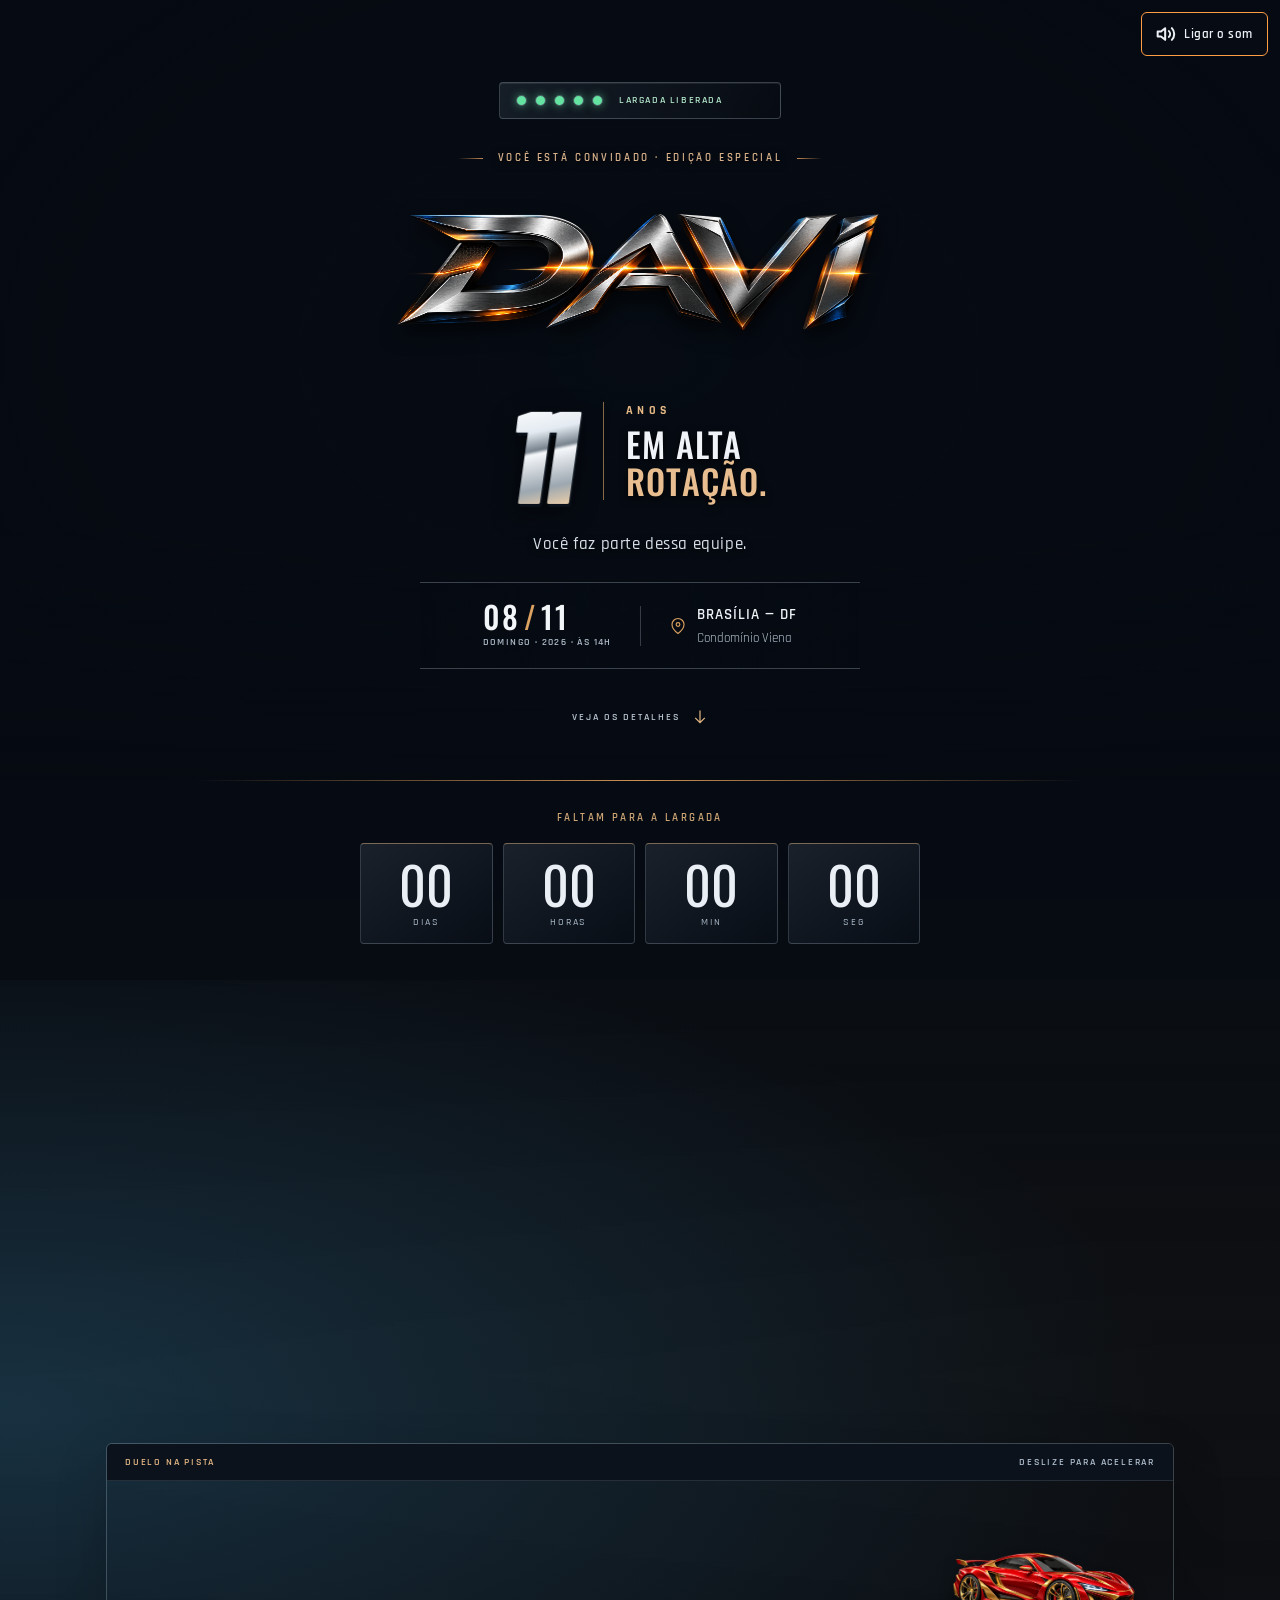
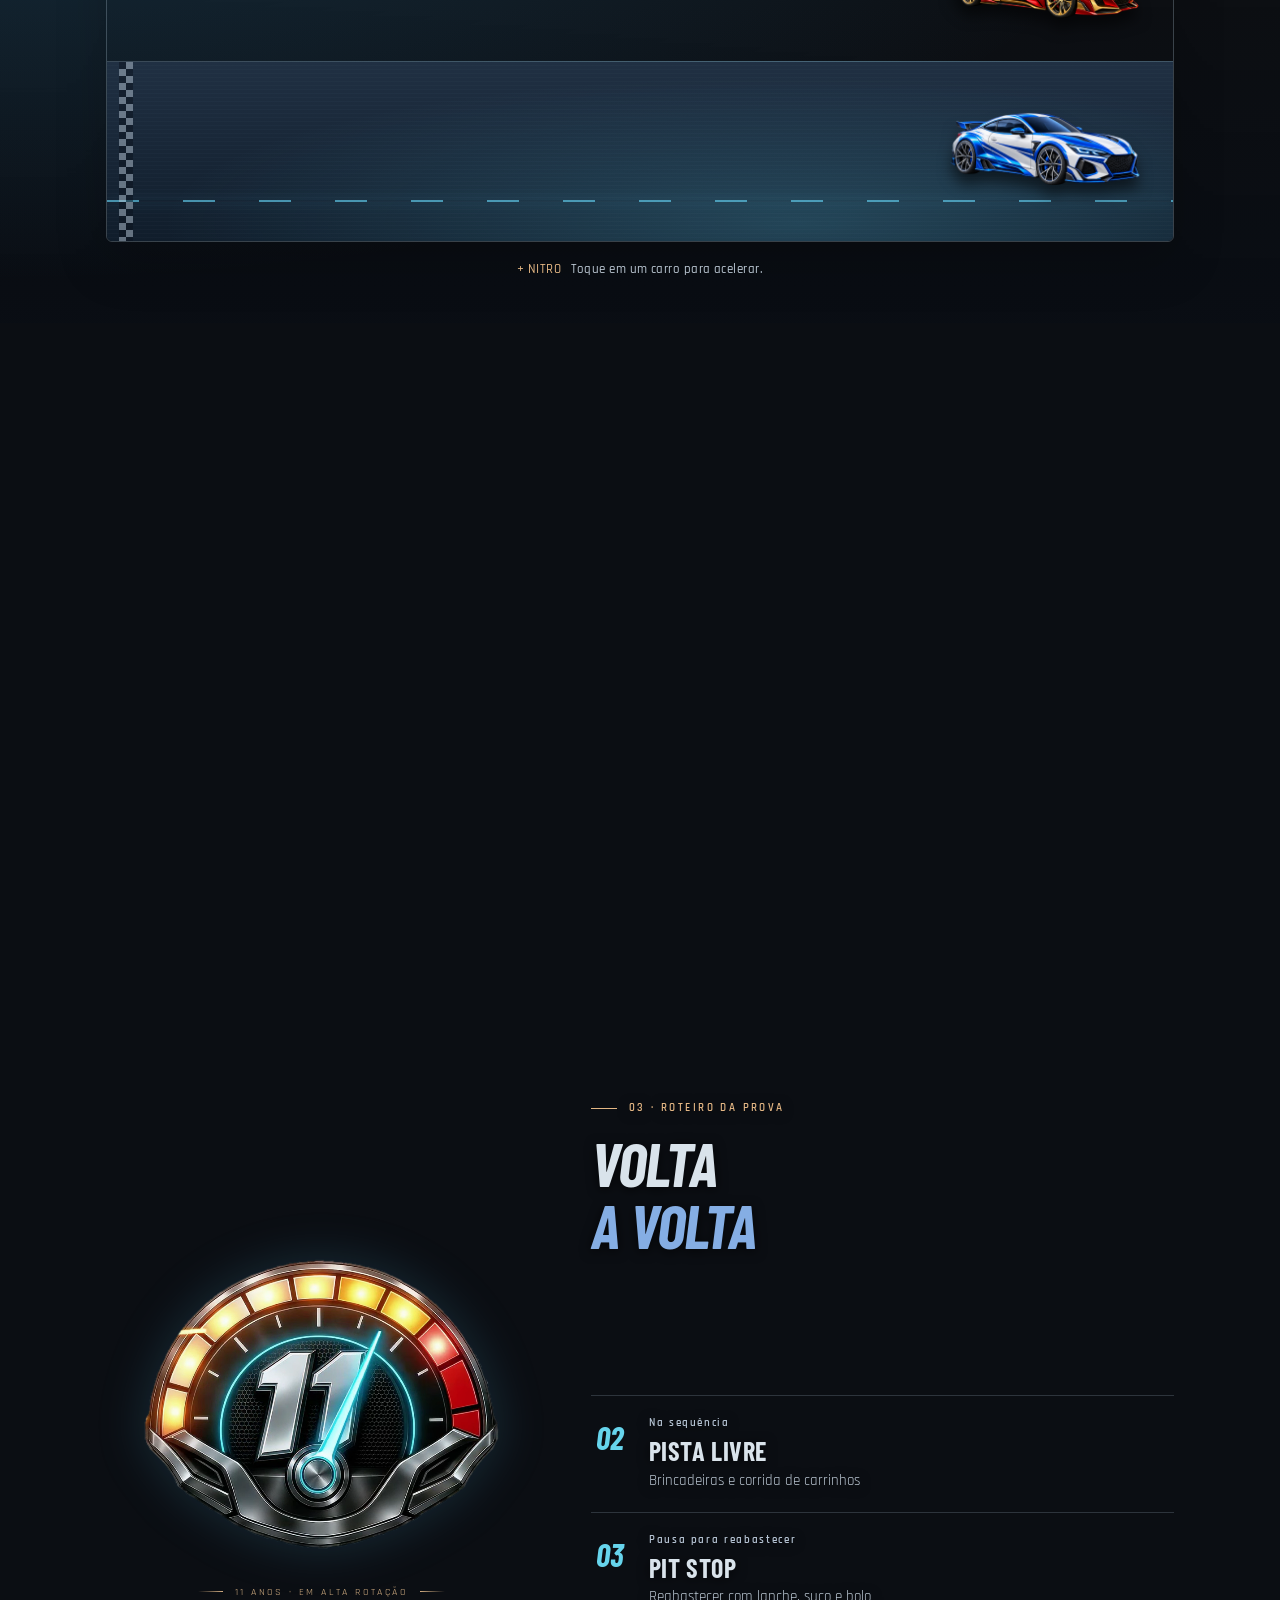
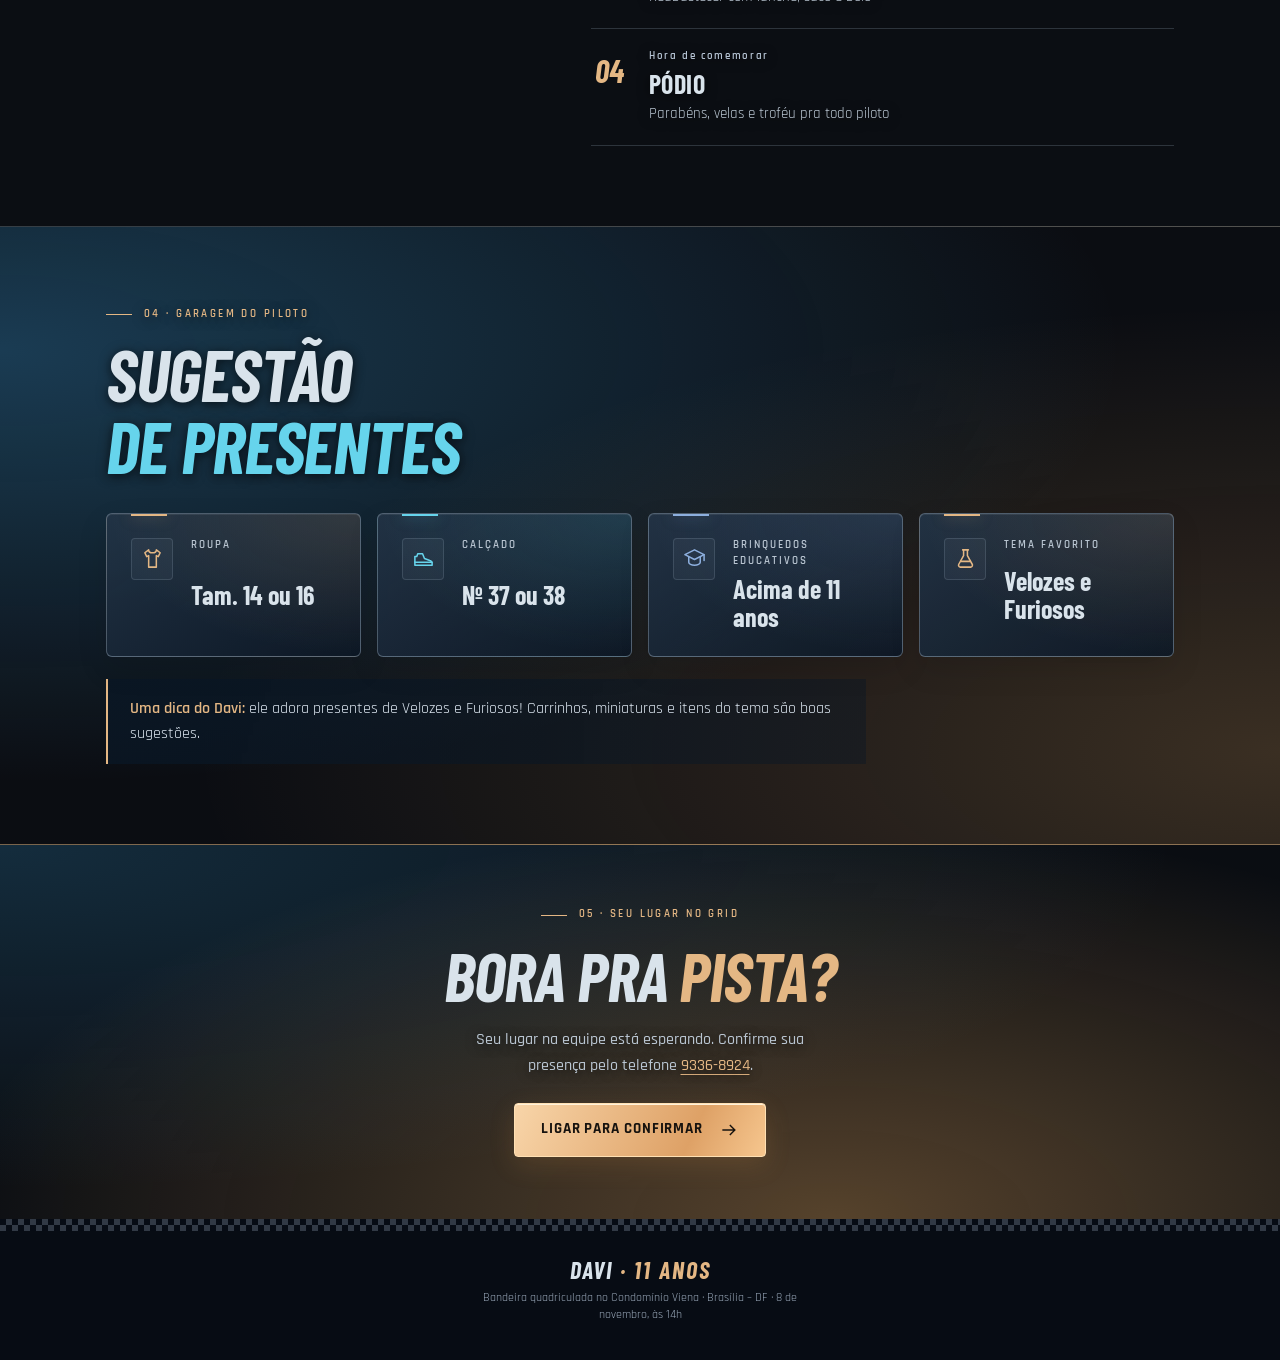
==== index.html @ 70678f48 "Som liga sozinho no primeiro toque e repete a largada com som" ====
<!doctype html>
<html lang="pt-BR">
<head>
<meta charset="utf-8">
<meta name="viewport" content="width=device-width, initial-scale=1, viewport-fit=cover">
<title>Convite do Davi</title>
<meta name="description" content="Domingo, 08/11, às 14h · Condomínio Viena, Brasília – DF. Toque para ver o convite do Davi e confirmar presença.">
<meta property="og:type" content="website">
<meta property="og:site_name" content="Convite do Davi">
<meta property="og:locale" content="pt_BR">
<meta property="og:url" content="https://convite-davi-11-anos.pages.dev/">
<meta property="og:title" content="Davi faz 11 anos e você está convidado!">
<meta property="og:description" content="Domingo, 08/11, às 14h · Condomínio Viena, Brasília – DF. Toque para ver o convite e confirmar presença.">
<meta property="og:image" content="https://convite-davi-11-anos.pages.dev/og-banner.jpg">
<meta property="og:image:secure_url" content="https://convite-davi-11-anos.pages.dev/og-banner.jpg">
<meta property="og:image:type" content="image/jpeg">
<meta property="og:image:width" content="1200">
<meta property="og:image:height" content="630">
<meta property="og:image:alt" content="Convite do Davi, 11 anos: domingo 08/11 às 14h em Brasília">
<meta name="twitter:card" content="summary_large_image">
<meta name="twitter:title" content="Davi faz 11 anos e você está convidado!">
<meta name="twitter:description" content="Domingo, 08/11, às 14h · Brasília – DF. Toque para ver o convite.">
<meta name="twitter:image" content="https://convite-davi-11-anos.pages.dev/og-banner.jpg">
<meta name="theme-color" content="#0A0F1E">
<meta name="claude:viewport-fit-sides" content="cover">
<link rel="preconnect" href="https://fonts.googleapis.com">
<link rel="preconnect" href="https://fonts.gstatic.com" crossorigin>
<link rel="stylesheet" href="https://fonts.googleapis.com/css2?family=Oswald:wght@500;600;700&family=Barlow+Condensed:ital,wght@0,700;0,800;0,900;1,700;1,900&family=Rajdhani:wght@500;600;700&display=swap">
<style>
/* Layout: noite de pista neon em faixas de largura total; conteúdo numa coluna de até 1100px, mobile primeiro */
:root{
  --night:#140B36; --track:#22175A; --deep:#0C0624; --line:#3A2C80;
  --orange:#FF8A00; --yellow:#FFD21A; --cyan:#19E3FF; --pink:#2454A6; --green:#2BFF88;
  --white:#FFF8EC; --muted:#CFC8F0;
  --display:'Oswald', 'Barlow Condensed', Impact, 'Arial Black', sans-serif;
  --body:'Rajdhani', 'Trebuchet MS', system-ui, sans-serif;
  color-scheme:dark;
}
*{box-sizing:border-box}
body{margin:0;background:transparent;color:var(--white);font-family:var(--body);font-size:18px;line-height:1.45;overflow-x:hidden}
body::before{content:"";position:fixed;inset:0;z-index:-2;background:linear-gradient(rgba(12,6,36,.5),rgba(12,6,36,.68)),#0C0624;pointer-events:none}
.page-video{position:fixed;inset:0;width:100%;height:100%;z-index:-1;object-fit:cover;object-position:center top;opacity:.68;filter:brightness(1.12) saturate(1.18) contrast(1.03);pointer-events:none}
.wrap{max-width:1100px;margin:0 auto;padding-left:max(16px,env(safe-area-inset-left,0px));padding-right:max(16px,env(safe-area-inset-right,0px))}
h1,h2,h3{font-family:var(--display);font-weight:700;margin:0;text-wrap:balance;line-height:.94;letter-spacing:.035em;text-transform:uppercase}
p{margin:0}
.eyebrow{font-weight:700;font-size:15px;letter-spacing:.22em;text-transform:uppercase;color:var(--cyan)}
section{position:relative}
.band{padding-block:72px}
.sec-head{display:flex;flex-direction:column;gap:10px;margin-bottom:32px}
.sec-head h2{font-size:clamp(34px,8vw,64px)}
.hl-o{color:var(--orange)} .hl-y{color:var(--yellow)} .hl-p{color:var(--pink)} .hl-c{color:var(--cyan)}
button{font:inherit;cursor:pointer}
:focus-visible{outline:3px solid var(--yellow);outline-offset:3px;border-radius:8px}

/* ---------- Som ---------- */
.sound{position:fixed;z-index:30;top:calc(12px + env(safe-area-inset-top,0px));right:calc(12px + env(safe-area-inset-right,0px));min-height:44px;padding:0 14px;border-radius:6px;border:1px solid rgba(212,222,231,.3);background:rgba(8,13,22,.9);color:#EDF1F5;font-weight:600;font-size:13px;letter-spacing:.04em;display:flex;align-items:center;gap:8px}
.sound svg{width:20px;height:20px}
.sound.is-off{border-color:#FF9D45;animation:soundPulse 1.6s ease-in-out infinite}
@keyframes soundPulse{0%,100%{box-shadow:0 0 0 0 rgba(255,157,69,.55)}50%{box-shadow:0 0 0 8px rgba(255,157,69,0)}}

/* ---------- Hero ---------- */
.hero{position:relative;overflow:hidden;padding-block:82px 42px;text-align:center;background:transparent;color:#EFF2F6}
.hero::before{content:"";position:absolute;inset:0;pointer-events:none;background:radial-gradient(ellipse at 50% 45%,rgba(5,9,17,.12),rgba(5,9,17,.56)),linear-gradient(0deg,rgba(7,12,20,.85),transparent 32%)}
.hero::after{content:"";position:absolute;bottom:0;left:15%;right:15%;height:1px;background:linear-gradient(90deg,transparent,#CE9153,transparent)}
.hero-in{position:relative;z-index:1;display:flex;flex-direction:column;align-items:center}
.hero-ignition{display:flex;align-items:center;gap:16px;padding:10px 16px;border:1px solid rgba(183,196,209,.28);border-radius:4px;background:linear-gradient(120deg,rgba(25,33,43,.88),rgba(8,12,19,.65));box-shadow:inset 0 1px 0 rgba(255,255,255,.08)}
.hero-kicker{display:flex;align-items:center;gap:15px;margin-top:32px;color:#D7B18A;font-size:11px;line-height:1.4;font-weight:600;letter-spacing:.24em;text-transform:uppercase;text-shadow:0 2px 8px #000}
.hero-kicker::before,.hero-kicker::after{content:"";width:25px;height:1px;background:linear-gradient(90deg,transparent,#C28A52)}
.hero-kicker::after{transform:rotate(180deg)}
.wordmark-wrap{position:relative;width:min(70vw,502px);margin:8px 0 16px;isolation:isolate;line-height:0}
.hero-wordmark{display:block;width:100%;height:auto;filter:drop-shadow(0 8px 10px rgba(0,0,0,.7));animation:wordmarkEnter 1.2s cubic-bezier(.15,.9,.25,1) both .25s}
.wordmark-wrap::before,.wordmark-wrap::after{content:"";position:absolute;z-index:2;left:-22%;width:144%;height:5px;pointer-events:none;opacity:0;background:linear-gradient(90deg,transparent 0%,rgba(255,138,0,0) 18%,#FFD21A 42%,#FFF8EC 50%,#FF8A00 58%,rgba(255,138,0,0) 82%,transparent 100%);box-shadow:0 0 10px #FF8A00,0 0 28px rgba(255,138,0,.9);transform:skewX(-20deg) translateX(-70%)}
.wordmark-wrap::before{top:39%;animation:goldRay 3.8s ease-in-out 1.7s infinite}
.wordmark-wrap::after{top:64%;height:3px;animation:goldRay 3.8s ease-in-out 3.3s infinite}
@keyframes goldRay{0%,58%{opacity:0;transform:skewX(-20deg) translateX(-70%)}64%{opacity:1}74%{opacity:.9;transform:skewX(-20deg) translateX(70%)}80%,100%{opacity:0;transform:skewX(-20deg) translateX(90%)}}
@keyframes wordmarkEnter{from{opacity:0;transform:translateX(-90vw) skewX(-8deg);filter:blur(7px) drop-shadow(0 8px 10px rgba(0,0,0,.7))}to{opacity:1;transform:none;filter:drop-shadow(0 8px 10px rgba(0,0,0,.7))}}
.lights{display:flex;gap:8px;flex:none}
.lights span{width:11px;height:11px;border-radius:50%;background:#1C2630;border:1px solid #465360;box-shadow:inset 0 1px 2px #000;transition:background .2s,box-shadow .2s}
.lights span.on{background:#EF5A43;box-shadow:0 0 9px rgba(239,90,67,.6)}
.lights.green span{background:#65E3A1;box-shadow:0 0 9px rgba(101,227,161,.5)}
.go{min-width:145px;text-align:left;color:#CBD3DB;font-size:10px;font-weight:600;letter-spacing:.16em;text-transform:uppercase;transition:color .3s}
.go.show{color:#B0E4C8}
.hero-edition{display:flex;align-items:center;justify-content:center;gap:24px;position:relative;text-align:left;margin-top:4px;animation:editionEnter .8s ease-out .6s both}
.edition-number{font-family:'Barlow Condensed',Impact,sans-serif;font-weight:800;font-size:132px;line-height:.85;letter-spacing:-.07em;padding-right:8px;background:linear-gradient(168deg,#FFF 6%,#E3EAF1 33%,#76818C 48%,#F6F8FB 51%,#9CA7B0 80%,#F5D2A8 100%);background-clip:text;-webkit-background-clip:text;color:transparent;filter:drop-shadow(2px 3px 0 #0A1019) drop-shadow(0 5px 12px rgba(0,0,0,.65));transform:skewX(-8deg)}
.edition-copy{border-left:1px solid rgba(222,170,104,.6);padding-left:22px}
.edition-label{display:block;color:#E4B784;font-size:12px;font-weight:700;letter-spacing:.36em;margin-bottom:7px;text-transform:uppercase}
.edition-title{font-family:'Oswald','Arial Narrow',sans-serif;font-weight:500;font-size:34px;line-height:1.08;letter-spacing:.035em;color:#F0F3F7;text-shadow:0 3px 9px #000}
.edition-title span{color:#E8BD8F}
.hero-invite{margin-top:25px;color:#D6DEE8;font-size:17px;font-weight:500;letter-spacing:.035em;text-shadow:0 2px 7px #000}
.event-strip{display:flex;align-items:center;justify-content:center;gap:28px;width:min(100%,440px);margin-top:26px;padding:18px 8px;border-block:1px solid rgba(197,211,224,.28);background:linear-gradient(90deg,transparent,rgba(7,12,20,.48),transparent);text-align:left}
.event-date{display:flex;flex-direction:column;gap:3px}
.event-date b{font-family:'Oswald',sans-serif;font-size:31px;line-height:1;font-weight:500;letter-spacing:.07em;color:#F3F6F9}
.event-date b span{color:#DCA262;font-weight:400;padding-inline:4px}
.event-date>span{font-size:10px;letter-spacing:.14em;color:#AEBAC7;font-weight:600}
.event-divider{height:40px;width:1px;background:rgba(197,211,224,.25)}
.event-place{display:flex;align-items:center;gap:10px}
.event-place svg{width:18px;height:22px;flex:none;stroke:#DCA262}
.event-place strong{display:block;font-weight:600;font-size:15px;letter-spacing:.07em;color:#EEF2F7}
.event-place small{display:block;color:#B9C5D1;font-size:13px;margin-top:3px}
.hero-scroll{display:flex;align-items:center;gap:12px;margin-top:26px;padding:10px 6px;min-height:44px;color:#B8C3CE;text-decoration:none;font-size:10px;letter-spacing:.2em;font-weight:600}
.hero-scroll svg{height:16px;width:16px;stroke:#E4B784;animation:scrollHint 2.6s ease-in-out infinite}
.hero-scroll:hover{color:#FFF}
@keyframes scrollHint{0%,100%{transform:translateY(-2px)}50%{transform:translateY(3px)}}
@keyframes editionEnter{from{opacity:0;transform:translateY(12px)}to{opacity:1;transform:none}}
.btn{min-height:56px;padding:0 28px;border:0;border-radius:8px;background:var(--orange);color:var(--deep);font-family:var(--display);font-weight:900;font-style:italic;font-size:20px;letter-spacing:.08em;text-transform:uppercase;box-shadow:0 6px 0 #A23A00;transition:transform .1s,box-shadow .1s}
.btn:active{transform:translateY(5px);box-shadow:0 1px 0 #A23A00}
.btn.alt{background:var(--cyan);box-shadow:0 6px 0 #087C8F}
.btn.alt:active{box-shadow:0 1px 0 #087C8F}
.car svg{display:block;width:100%;height:auto;overflow:visible;filter:drop-shadow(0 12px 8px rgba(0,0,0,.5))}
.car-render{display:block;width:100%;height:auto;filter:drop-shadow(0 12px 8px rgba(0,0,0,.55));mix-blend-mode:screen;transform:scale(.86)}
.car:hover .car-render{filter:drop-shadow(0 0 18px rgba(34,227,255,.65)) drop-shadow(0 12px 8px rgba(0,0,0,.55))}
.car:hover svg{filter:drop-shadow(0 0 14px rgba(34,227,255,.55)) drop-shadow(0 12px 8px rgba(0,0,0,.5))}
.car .flame{opacity:0;transform-origin:right center;transform-box:fill-box}
.car.boost .flame{opacity:1;animation:flick .08s ease-in-out infinite alternate}
@keyframes flick{from{transform:scaleX(.7)}to{transform:scaleX(1.2)}}
.car.boost .body{animation:shake .08s linear infinite}
@keyframes shake{0%{transform:translate(0,0)}50%{transform:translate(1px,-1px)}100%{transform:translate(-1px,1px)}}
.car{cursor:pointer;-webkit-tap-highlight-color:transparent;background:none;border:0;padding:0;width:100%}

/* ---------- Contagem ---------- */
.count{background:rgba(7,12,20,.94);color:#E9EFF5;padding-block:30px 36px}
.count .wrap{display:flex;flex-direction:column;align-items:center;gap:16px;text-align:center}
.count .eyebrow{color:#CDA474;font-size:11px;letter-spacing:.22em}
.clock{display:grid;grid-template-columns:repeat(4,minmax(0,1fr));gap:10px;width:100%;max-width:560px}
.clock div{background:linear-gradient(145deg,rgba(36,44,55,.68),rgba(10,15,24,.7));color:#E9EFF5;border:1px solid rgba(189,204,218,.22);border-top-color:rgba(229,189,139,.5);border-radius:4px;padding:14px 4px;display:flex;flex-direction:column;align-items:center}
.clock b{font-family:var(--display);font-weight:400;font-size:clamp(30px,9vw,52px);font-variant-numeric:tabular-nums;line-height:1}
.clock span{font-weight:500;font-size:10px;letter-spacing:.18em;text-transform:uppercase;color:#A7B6C6;margin-top:5px}

/* ---------- Corrida no scroll ---------- */
.race{background:rgba(12,6,36,.54);padding-block:64px 40px;overflow:hidden}
.lane{position:relative;height:clamp(110px,24vw,170px);background:linear-gradient(180deg,#24185B 0 68%,#0A0818 69% 100%);border-top:3px solid rgba(34,227,255,.28);overflow:hidden}
.lane::before{content:"";position:absolute;left:0;right:0;bottom:25%;height:4px;background:repeating-linear-gradient(90deg,rgba(255,210,63,.95) 0 44px,transparent 44px 92px);animation:laneDash .55s linear infinite;filter:drop-shadow(0 0 5px rgba(255,210,63,.7))}
@keyframes laneDash{to{background-position:-92px 0}}
.lane:last-of-type{border-bottom:3px dashed var(--line)}
.lane::after{content:"";position:absolute;right:0;top:0;bottom:0;width:28px;background:repeating-conic-gradient(var(--white) 0 25%,var(--deep) 0 50%) 0 0/14px 14px}
.racer{position:absolute;left:0;bottom:16px;width:min(42vw,220px);will-change:transform}
.tap-hint{text-align:center;margin-top:20px;font-weight:800;color:var(--muted)}

/* ---------- Cartões ---------- */
.grid{display:grid;grid-template-columns:repeat(auto-fit,minmax(min(100%,230px),1fr));gap:16px}
.card{background:var(--track);border:3px solid var(--line);border-radius:24px;padding:24px;display:flex;flex-direction:column;gap:10px;min-width:0}
.badge{width:56px;height:56px;border-radius:18px;display:grid;place-items:center;color:var(--deep)}
.badge svg{width:30px;height:30px}
.b-o{background:var(--orange)} .b-c{background:var(--cyan)} .b-p{background:var(--pink)} .b-y{background:var(--yellow)} .b-g{background:var(--green)}
.card .lbl{font-weight:800;font-size:14px;letter-spacing:.16em;text-transform:uppercase;color:var(--muted)}
.card .val{font-family:var(--display);font-size:clamp(26px,6vw,34px);line-height:1.05}
.card .sub{color:var(--muted);font-size:17px}
.map{display:inline-flex;align-items:center;gap:8px;min-height:44px;align-self:flex-start;padding:0 18px;border-radius:999px;background:var(--cyan);color:var(--deep);font-weight:800;text-decoration:none}
.map:hover{background:var(--white)}

.in.reveal{animation:reveal .8s cubic-bezier(.2,.9,.3,1) both}
@keyframes reveal{from{opacity:0;transform:translateY(50px) scale(.94)}to{opacity:1;transform:none}}
.driver-strip{width:calc(100% - 40px);max-width:680px;margin:0 auto 32px;pointer-events:none}
.cast-artwork{position:relative;padding:1px;overflow:hidden;background:linear-gradient(125deg,#b8c4ce,rgba(184,196,206,.16) 35%,#b77935 76%,rgba(184,196,206,.3));clip-path:polygon(14px 0,100% 0,100% calc(100% - 14px),calc(100% - 14px) 100%,0 100%,0 14px)}
.cast-artwork::after{content:'';position:absolute;inset:1px;pointer-events:none;background:linear-gradient(180deg,transparent 60%,rgba(4,9,18,.58))}
.driver-strip img{display:block;width:100%;height:auto;aspect-ratio:1380/797;object-fit:contain;filter:saturate(.75) contrast(1.04)}
.racer .car-render{animation:carCruise 2.4s ease-in-out infinite}
@keyframes carCruise{0%,100%{transform:scaleX(-1) scale(.86) translateX(0)}50%{transform:scaleX(-1) scale(.86) translateX(5px)}}
.racer .car.boost .car-render{animation:carBoost .12s linear infinite}
@keyframes carBoost{0%{transform:scaleX(-1) scale(.86) translateX(0)}50%{transform:scaleX(-1) scale(.9) translateX(7px)}100%{transform:scaleX(-1) scale(.86) translateX(0)}}
.in.flip{animation:flip .9s cubic-bezier(.2,1.1,.3,1) both}
@keyframes flip{from{opacity:0;transform:perspective(900px) rotateY(-90deg) scale(.9)}to{opacity:1;transform:perspective(900px) rotateY(0)}}
.gift{transition:transform .2s}
.gift.jump{animation:jump .6s cubic-bezier(.2,1.6,.4,1)}
@keyframes jump{0%{transform:none}40%{transform:translateY(-18px) rotate(-4deg)}100%{transform:none}}

/* ---------- Velocímetro + roteiro ---------- */
.split{display:flex;flex-wrap:wrap;gap:40px;align-items:center}
.gauge{flex:1 1 280px;min-width:0;display:flex;justify-content:center}
/* The WebM contains its own contour alpha; no color blending or polygon crop. */
.gauge-video{display:block;width:100%;max-width:380px;height:auto;aspect-ratio:53/44;object-fit:contain;background:transparent}
.laps{flex:999 1 340px;min-width:0;display:flex;flex-direction:column;gap:14px}
.lap{display:flex;gap:16px;align-items:center;background:linear-gradient(115deg,rgba(21,35,59,.94),rgba(8,15,30,.94));border:1px solid rgba(153,177,198,.28);border-left:4px solid var(--cyan);border-radius:12px;padding:16px 18px;box-shadow:0 10px 22px rgba(0,0,0,.28),inset 0 1px 0 rgba(255,255,255,.08);transition:transform .2s,border-color .2s,box-shadow .2s}
.lap:hover{transform:translateX(8px);border-color:var(--orange);box-shadow:0 0 20px rgba(255,138,0,.18),inset 0 1px 0 rgba(255,255,255,.12)}
.lap .n{flex:none;width:50px;height:50px;border-radius:12px;clip-path:polygon(14% 0,86% 0,100% 14%,100% 86%,86% 100%,14% 100%,0 86%,0 14%);display:grid;place-items:center;font-family:'Oswald',sans-serif;font-weight:700;font-size:22px;color:#071225;background:linear-gradient(145deg,#F8FAFC,#8D9AA7);box-shadow:0 0 0 2px rgba(255,255,255,.25),0 4px 10px rgba(0,0,0,.35)}
.lap h3{font-size:24px;letter-spacing:.06em;color:#F4F7FA}
.lap p{color:var(--muted);font-size:17px}
.lap .t{font-weight:800;color:var(--yellow);font-size:15px;letter-spacing:.08em}

/* ---------- RSVP ---------- */
.rsvp{padding-block:42px;background:var(--cyan);color:var(--deep)}
.rsvp .wrap{display:flex;flex-direction:column;align-items:center;gap:20px;text-align:center}
.rsvp h2{font-size:clamp(32px,7vw,58px);color:var(--deep)}
.rsvp .eyebrow{color:var(--deep)}
.rsvp p.info{font-weight:700;font-size:19px;max-width:34ch}
.rsvp .btn.alt{background:var(--orange);box-shadow:0 6px 0 #A23A00}
.done{display:flex;flex-direction:column;align-items:center;gap:12px}
.done strong{font-family:var(--display);font-weight:400;font-size:clamp(30px,8vw,48px);color:var(--white);text-shadow:3px 3px 0 var(--deep)}
.ghost{min-height:44px;padding:0 20px;border-radius:999px;border:3px solid var(--deep);background:transparent;color:var(--deep);font-weight:800}

footer{background:var(--deep)}
.check{height:56px;background:repeating-conic-gradient(var(--white) 0 25%,var(--deep) 0 50%) 0 0/28px 28px;animation:wave 2s ease-in-out infinite alternate}
@keyframes wave{from{background-position:0 0}to{background-position:28px 0}}
footer .wrap{padding-block:36px 48px;text-align:center;display:flex;flex-direction:column;gap:6px}
footer h2{font-size:28px;color:var(--yellow)}
footer p{color:var(--muted)}

#confetti{position:fixed;inset:0;width:100%;height:100%;pointer-events:none;z-index:40}
#zapFlash{position:fixed;inset:0;pointer-events:none;z-index:39;background:radial-gradient(circle at var(--zx,50%) var(--zy,50%),rgba(170,235,255,.38),rgba(120,160,255,.10) 35%,transparent 65%);opacity:0;transition:opacity .25s ease-out}
#zapFlash.on{opacity:1;transition:none}
.hero-ignition{cursor:pointer;-webkit-tap-highlight-color:transparent}
.hero-ignition:focus-visible{outline:2px solid #FF9D45;outline-offset:6px;border-radius:8px}

@media (prefers-reduced-motion: reduce){
  *,*::before,*::after{animation:none!important;transition:none!important}
}
@media (max-width:600px){
  body{font-size:16px}
  .hero{padding-block:78px 25px}
  .hero-ignition{gap:12px;padding:9px 12px}
  .lights{gap:6px}
  .lights span{width:9px;height:9px}
  .go{min-width:136px;font-size:9px}
  .hero-kicker{font-size:9px;letter-spacing:.18em;gap:10px;margin-top:28px}
  .hero-kicker::before,.hero-kicker::after{width:18px}
  .wordmark-wrap{width:min(75vw,391px)}
  .hero-edition{gap:19px;margin-top:8px}
  .edition-number{font-size:110px}
  .edition-copy{padding-left:17px}
  .edition-title{font-size:29px}
  .edition-label{font-size:10px;letter-spacing:.3em}
  .hero-invite{font-size:15px;margin-top:23px}
  .event-strip{gap:19px;padding:16px 0;margin-top:22px}
  .event-date b{font-size:28px}
  .event-date>span{font-size:9px}
  .event-place{gap:7px}
  .event-place strong{font-size:13px}
  .event-place small{font-size:12px}
  .hero-scroll{margin-top:19px;font-size:9px}
  .split{gap:22px}
  .gauge{flex-basis:100%}
  .laps{flex-basis:100%}
  .lap{padding:13px 12px;gap:11px}
  .lap .n{width:43px;height:43px;font-size:19px}
  .lap h3{font-size:21px}
  .lap p{font-size:15px}
  .card{padding:18px;border-radius:16px}
  .rsvp{padding-block:34px}
}
</style>
<link rel="stylesheet" href="./theme.css">
</head>
<body>

<video class="page-video" id="pageVideo" autoplay muted loop playsinline preload="auto" aria-hidden="true">
<source src="./1029-web.mp4" type="video/mp4">
</video>

<button class="sound is-off" id="sound" type="button" aria-pressed="false"><svg viewBox="0 0 24 24" fill="none" stroke="currentColor" stroke-width="2.4" stroke-linecap="round" stroke-linejoin="round" aria-hidden="true"><polygon points="11 5 6 9 2 9 2 15 6 15 11 19 11 5"></polygon><path d="M15.5 8.5a5 5 0 0 1 0 7"></path><path d="M19 5a10 10 0 0 1 0 14"></path></svg><span id="soundTxt">Ligar o som</span></button>
<canvas id="confetti" aria-hidden="true"></canvas>
<div id="zapFlash" aria-hidden="true"></div>

<header class="hero">
  <div class="wrap hero-in">
    <div class="hero-ignition" id="ignition" role="button" tabindex="0" aria-label="Dar a largada no sinal">
      <div class="lights" id="lights" role="img" aria-label="Semáforo de largada"><span></span><span></span><span></span><span></span><span></span></div>
      <p class="go" id="go" role="status">Prepare os motores</p>
    </div>
    <p class="hero-kicker">Você está convidado · Edição especial</p>
    <h1 class="wordmark-wrap"><img class="hero-wordmark" src="./wordmark-davi-metal.png" width="1983" height="793" alt="Davi"></h1>
    <div class="hero-edition">
      <span class="edition-number">11</span>
      <div class="edition-copy">
        <span class="edition-label">Anos</span>
        <p class="edition-title">EM ALTA<br><span>ROTAÇÃO.</span></p>
      </div>
    </div>
    <p class="hero-invite">Você faz parte dessa equipe.</p>
    <div class="event-strip">
      <time class="event-date" datetime="2026-11-08T14:00:00-03:00"><b>08<span>/</span>11</b><span>DOMINGO · 2026 · ÀS 14H</span></time>
      <span class="event-divider" aria-hidden="true"></span>
      <p class="event-place"><svg viewBox="0 0 24 24" fill="none" stroke-width="1.5" aria-hidden="true"><path d="M20 10c0 6-8 12-8 12S4 16 4 10a8 8 0 1 1 16 0Z"/><circle cx="12" cy="10" r="2.5"/></svg><span><strong>BRASÍLIA — DF</strong><small>Condomínio Viena</small></span></p>
    </div>
    <a class="hero-scroll" href="#contagem">VEJA OS DETALHES<svg viewBox="0 0 20 20" fill="none" stroke-width="1.5" aria-hidden="true"><path d="M10 2v15M4 11l6 6 6-6"/></svg></a>
  </div>
</header>

<section class="count" id="contagem" aria-label="Contagem regressiva">
  <div class="wrap">
    <p class="eyebrow">Faltam para a largada</p>
    <div class="clock">
      <div><b id="cd-d">00</b><span>dias</span></div>
      <div><b id="cd-h">00</b><span>horas</span></div>
      <div><b id="cd-m">00</b><span>min</span></div>
      <div><b id="cd-s">00</b><span>seg</span></div>
    </div>
  </div>
</section>

<section class="race" id="race" aria-label="Corrida dos carros">
  <div class="wrap race-intro">
    <div class="sec-head reveal">
      <p class="eyebrow">01 · No grid</p>
      <h2>Quem chega <span class="hl-y">primeiro?</span></h2>
      <p class="section-note">A equipe está reunida. Agora é hora de acelerar.</p>
    </div>
    <div class="driver-strip reveal">
      <div class="cast-artwork"><img src="./personagens-velozes-furiosos.png" width="1380" height="797" loading="lazy" decoding="async" alt="Montagem fotográfica dos personagens de Velozes e Furiosos"></div>
    </div>
  </div>
  <div class="track-stage" id="track">
    <div class="track-label"><span>Duelo na pista</span><span>Deslize para acelerar</span></div>
    <div class="lane"><div class="racer" id="r1"><button class="car" type="button" data-c1="#FF6B1A" data-c2="#FFD60A" aria-label="Carro vermelho — toque para dar nitro"></button></div></div>
    <div class="lane lane--blue"><div class="racer" id="r2"><button class="car" type="button" data-c1="#19E3FF" data-c2="#85AEE4" aria-label="Carro azul — toque para dar nitro"></button></div></div>
  </div>
  <p class="tap-hint wrap"><span>+ NITRO</span> Toque em um carro para acelerar.</p>
</section>

<section class="band" id="detalhes">
  <div class="wrap">
    <div class="sec-head reveal">
      <p class="eyebrow">02 · Ficha da corrida</p>
      <h2>Tudo pra você <span class="hl-o">largar</span></h2>
    </div>
    <div class="grid facts-grid">
      <article class="card flip">
        <div class="badge b-o"><svg viewBox="0 0 24 24" fill="none" stroke="currentColor" stroke-width="2.4" stroke-linecap="round" stroke-linejoin="round" aria-hidden="true"><rect x="3" y="4" width="18" height="18" rx="3"></rect><line x1="16" y1="2" x2="16" y2="6"></line><line x1="8" y1="2" x2="8" y2="6"></line><line x1="3" y1="10" x2="21" y2="10"></line></svg></div>
        <p class="lbl">Data</p><p class="val">8 de novembro</p><p class="sub">Domingo · 2026</p>
      </article>
      <article class="card flip" style="animation-delay:.12s">
        <div class="badge b-c"><svg viewBox="0 0 24 24" fill="none" stroke="currentColor" stroke-width="2.4" stroke-linecap="round" stroke-linejoin="round" aria-hidden="true"><circle cx="12" cy="13" r="8"></circle><polyline points="12 9 12 13 15 15"></polyline><line x1="9" y1="2" x2="15" y2="2"></line></svg></div>
        <p class="lbl">Largada</p><p class="val">Às 14h</p><p class="sub">Esperamos você para a largada!</p>
      </article>
      <article class="card card--location flip" style="animation-delay:.24s">
        <div class="badge b-p"><svg viewBox="0 0 24 24" fill="none" stroke="currentColor" stroke-width="2.4" stroke-linecap="round" stroke-linejoin="round" aria-hidden="true"><path d="M12 22s7-6.2 7-12a7 7 0 0 0-14 0c0 5.8 7 12 7 12z"></path><circle cx="12" cy="10" r="2.5"></circle></svg></div>
        <p class="lbl">Pista</p><p class="val">Condomínio Viena</p>
        <p class="sub">Q. 113, Lote 09, Casa 7B · Parque Estrela Dalva 03 · Brasília – DF</p>
        <a class="map" href="https://www.google.com/maps/search/?api=1&amp;query=Q.113+Lote+09+Casa+7B+Condom%C3%ADnio+Viena+Parque+Estrela+Dalva+03+Bras%C3%ADlia+DF" target="_blank" rel="noopener">Abrir no mapa →</a>
      </article>
      <article class="card card--uniform flip" style="animation-delay:.36s">
        <div class="badge b-y"><svg viewBox="0 0 24 24" fill="none" stroke="currentColor" stroke-width="2.4" stroke-linecap="round" stroke-linejoin="round" aria-hidden="true"><path d="M4 15s1-1 4-1 5 2 8 2 4-1 4-1V3s-1 1-4 1-5-2-8-2-4 1-4 1z"></path><line x1="4" y1="22" x2="4" y2="15"></line></svg></div>
        <p class="lbl">Uniforme</p><p class="val">Modo piloto</p><p class="sub">Boné, jaqueta ou camiseta de corrida</p>
      </article>
    </div>
  </div>
</section>

<section class="band program" id="programacao">
  <div class="wrap split">
    <div class="gauge reveal" id="gaugeBox">
      <video class="gauge-video" width="848" height="704" muted loop playsinline preload="metadata" poster="./velocimetro-recortado-poster.png" aria-label="Velocímetro animado marcando 11 anos">
        <source src="./velocimetro-loop.webm" type="video/webm">
      </video>
      <p class="gauge-caption">11 anos · Em alta rotação</p>
    </div>
    <div class="laps">
      <div class="sec-head reveal">
        <p class="eyebrow">03 · Roteiro da prova</p>
        <h2>Volta <span class="hl-p">a volta</span></h2>
      </div>
      <div class="lap reveal"><div class="n">01</div><div><p class="t">14h · A largada</p><h3>Aquecimento</h3><p>Chegada dos pilotos e check-in no box</p></div></div>
      <div class="lap reveal" style="animation-delay:.1s"><div class="n">02</div><div><p class="t">Na sequência</p><h3>Pista livre</h3><p>Brincadeiras e corrida de carrinhos</p></div></div>
      <div class="lap reveal" style="animation-delay:.2s"><div class="n">03</div><div><p class="t">Pausa para reabastecer</p><h3>Pit stop</h3><p>Reabastecer com lanche, suco e bolo</p></div></div>
      <div class="lap reveal" style="animation-delay:.3s"><div class="n">04</div><div><p class="t">Hora de comemorar</p><h3>Pódio</h3><p>Parabéns, velas e troféu pra todo piloto</p></div></div>
    </div>
  </div>
</section>

<section class="band" id="presentes">
  <div class="wrap">
    <div class="sec-head reveal">
      <p class="eyebrow">04 · Garagem do piloto</p>
      <h2>Sugestão <span class="hl-c">de presentes</span></h2>
    </div>
    <div class="grid gifts-grid">
      <button type="button" class="card gift flip" style="text-align:left;color:inherit;font:inherit">
        <span class="badge b-g"><svg viewBox="0 0 24 24" fill="none" stroke="currentColor" stroke-width="2.4" stroke-linecap="round" stroke-linejoin="round" aria-hidden="true"><path d="M8 3 4 6l2 4 2-1v12h8V9l2 1 2-4-4-3c0 2-2 3-4 3S8 5 8 3z"></path></svg></span>
        <span class="lbl">Roupa</span><span class="val">Tam. 14 ou 16</span>
      </button>
      <button type="button" class="card gift flip" style="text-align:left;color:inherit;font:inherit;animation-delay:.12s">
        <span class="badge b-o"><svg viewBox="0 0 24 24" fill="none" stroke="currentColor" stroke-width="2.4" stroke-linecap="round" stroke-linejoin="round" aria-hidden="true"><path d="M3 16v3h18v-2c0-1.5-1-2.5-2.5-3L13 12l-2-5H6L5 10H3z"></path><line x1="3" y1="16" x2="21" y2="16"></line></svg></span>
        <span class="lbl">Calçado</span><span class="val">Nº 37 ou 38</span>
      </button>
      <button type="button" class="card gift flip" style="text-align:left;color:inherit;font:inherit;animation-delay:.18s">
        <span class="badge b-y"><svg viewBox="0 0 24 24" fill="none" stroke="currentColor" stroke-width="2.4" stroke-linecap="round" stroke-linejoin="round" aria-hidden="true"><path d="M12 3 2 8l10 5 10-5-10-5z"></path><path d="M6 10.5V16c0 1.5 2.7 3 6 3s6-1.5 6-3v-5.5"></path><line x1="22" y1="8" x2="22" y2="14"></line></svg></span>
        <span class="lbl">Brinquedos educativos</span><span class="val">Acima de 11 anos</span>
      </button>
      <button type="button" class="card gift flip" style="text-align:left;color:inherit;font:inherit;animation-delay:.3s">
        <span class="badge b-p"><svg viewBox="0 0 24 24" fill="none" stroke="currentColor" stroke-width="2.4" stroke-linecap="round" stroke-linejoin="round" aria-hidden="true"><path d="M9 3h6"></path><path d="M10 3v6l-5 9a2 2 0 0 0 1.7 3h10.6a2 2 0 0 0 1.7-3l-5-9V3"></path><line x1="7" y1="15" x2="17" y2="15"></line></svg></span>
        <span class="lbl">Tema favorito</span><span class="val">Velozes e Furiosos</span>
      </button>
    </div>
    <p class="gift-note"><strong>Uma dica do Davi:</strong> ele adora presentes de Velozes e Furiosos! Carrinhos, miniaturas e itens do tema são boas sugestões.</p>
  </div>
</section>

<section class="band rsvp" id="rsvp">
  <div class="wrap reveal">
    <p class="eyebrow">05 · Seu lugar no grid</p>
    <h2>Bora pra <span>pista?</span></h2>
    <p class="info">Seu lugar na equipe está esperando. Confirme sua presença pelo telefone <a class="contact-link" href="tel:93368924">9336-8924</a>.</p>
    <a class="btn alt" href="tel:93368924">Ligar para confirmar <svg viewBox="0 0 24 24" fill="none" stroke="currentColor" stroke-width="1.7" aria-hidden="true"><path d="M4 12h15m-6-6 6 6-6 6"/></svg></a>
  </div>
</section>

<footer>
  <div class="check" aria-hidden="true"></div>
  <div class="wrap">
    <h2>Davi <span>· 11 anos</span></h2>
    <p>Bandeira quadriculada no Condomínio Viena · Brasília – DF · 8 de novembro, às 14h</p>
  </div>
</footer>

<script>
(function(){
  var reduce = window.matchMedia && matchMedia('(prefers-reduced-motion: reduce)').matches;

  /* ---- Carros (SVG original) ---- */
  function carSVG(c1,c2){
    var asset = c1 === '#19E3FF' ? './carro-azul-realista.png' : './carro-vermelho-realista.png';
    return '<img class="car-render" src="'+asset+'" alt="Carro esportivo de corrida" />';
    function wheel(cx){
      return '<g><circle cx="'+cx+'" cy="102" r="23" fill="#0C0624"></circle>'+
        '<g><circle cx="'+cx+'" cy="102" r="12" fill="#E8E4FF"></circle>'+
        '<path d="M'+cx+' 90 L'+cx+' 114 M'+(cx-12)+' 102 L'+(cx+12)+' 102" stroke="#0C0624" stroke-width="4"></path>'+
        '<circle cx="'+cx+'" cy="102" r="4" fill="'+c1+'"></circle>'+
        '<animateTransform attributeName="transform" type="rotate" from="0 '+cx+' 102" to="360 '+cx+' 102" dur="0.35s" repeatCount="indefinite"></animateTransform></g></g>';
    }
    return '<svg viewBox="-44 0 344 132" aria-hidden="true">'+
      '<ellipse cx="155" cy="124" rx="130" ry="7" fill="#000" opacity=".45"></ellipse>'+
      '<g class="flame"><path d="M20 92 L-40 86 L20 76 Z" fill="#FF6B1A"></path><path d="M20 89 L-14 85 L20 80 Z" fill="#FFD60A"></path></g>'+
      '<g class="body">'+
      '<path d="M4 54 L48 45 L78 49 L42 61 Z" fill="#0C0624"></path><path d="M14 60 L44 52 L74 55 L38 67 Z" fill="'+c2+'"></path>'+ 
      '<path d="M18 92 Q18 70 48 62 L94 54 Q112 26 151 21 L198 24 Q224 28 247 53 L274 58 Q296 63 300 83 L298 98 L18 98 Z" fill="'+c1+'"></path>'+ 
      '<path d="M20 82 L298 73 L298 86 L20 93 Z" fill="'+c2+'"></path>'+ 
      '<path d="M96 56 Q116 28 151 27 L193 29 Q218 32 234 54 L205 58 L126 58 Z" fill="#11162D"></path>'+ 
      '<path d="M126 55 L151 30 L160 55 Z" fill="#22E3FF" opacity=".8"></path><path d="M164 31 L193 32 L218 54 L174 54 Z" fill="#173A66"></path>'+ 
      '<path d="M224 41 L254 52 L244 59 L218 54 Z" fill="#0C0624"></path>'+ 
      '<path d="M268 62 L299 68 L294 78 L270 75 Z" fill="#FFF6B0"></path>'+ 
      '<path d="M42 67 L70 62 L65 77 L30 82 Z" fill="#0C0624"></path><path d="M42 67 L66 64 L60 72 L34 77 Z" fill="#FF3D5A"></path>'+ 
      '<circle cx="132" cy="75" r="15" fill="#FFF8EC" stroke="#0C0624" stroke-width="3"></circle>'+ 
      '<text x="132" y="81" text-anchor="middle" font-family="Barlow Condensed, Impact, sans-serif" font-weight="900" font-size="19" fill="#0C0624">11</text>'+ 
      '<path d="M85 42 L111 35 L119 39 L94 47 Z" fill="#0C0624"></path>'+ 
      '<circle cx="78" cy="102" r="29" fill="#0C0624"></circle><circle cx="232" cy="102" r="29" fill="#0C0624"></circle>'+ 
      wheel(78)+wheel(232)+'</g></svg>';
  }
  document.querySelectorAll('.car').forEach(function(b){
    b.innerHTML = carSVG(b.dataset.c1, b.dataset.c2);
    b.addEventListener('click', function(e){
      boost(b);
    });
  });
  function boost(b){
    b.classList.add('boost'); vroom();
    clearTimeout(b._t); b._t=setTimeout(function(){b.classList.remove('boost')},1100);
    var racer=b.closest('.racer'); if(racer){racer._extra=(racer._extra||0)+70; setTimeout(function(){racer._extra=Math.max(0,racer._extra-70);onScroll()},1100); onScroll();}
  }

  /* ---- Som do motor (sintetizado) ---- */
  var soundOn=false, ac=null, userChoseOff=false;
  var sbtn=document.getElementById('sound'), stxt=document.getElementById('soundTxt');
  var bgVideo=document.getElementById('pageVideo');
  function applySound(on){
    soundOn=on;
    sbtn.setAttribute('aria-pressed',on);
    sbtn.classList.toggle('is-off',!on);
    stxt.textContent=on?'Som ligado':'Ligar o som';
    if(bgVideo){
      bgVideo.muted=!on;
      if(on){ bgVideo.volume=1; var pr=bgVideo.play(); if(pr) pr.catch(function(){}); }
    }
    if(on) unlockAudio();
  }
  /* "player invisível": cria o motor de áudio e toca um som mudo dentro do próprio toque,
     que é o que o iPhone e o Android exigem para liberar o som da página */
  function unlockAudio(){
    try{
      ac = ac || new (window.AudioContext||window.webkitAudioContext)();
      var b=ac.createBuffer(1,1,22050), src=ac.createBufferSource();
      src.buffer=b; src.connect(ac.destination); src.start(0);
      if(ac.state!=='running' && ac.resume) ac.resume();
    }catch(e){}
  }
  /* Os navegadores só deixam tocar som depois do primeiro toque: liga no primeiro gesto do convidado */
  /* Liga o som sozinho no primeiro toque na tela (não no scroll).
     Usa os eventos que os navegadores aceitam como "toque de verdade" e só desiste
     de escutar depois que o som foi mesmo liberado. */
  var GESTURES=['pointerup','touchend','click','keydown'], replayed=false;
  function stopListening(){ GESTURES.forEach(function(t){ removeEventListener(t,firstGesture,true); }); }
  function firstGesture(e){
    if(userChoseOff){ stopListening(); return; }
    var onSoundBtn = e && e.target && e.target.closest && e.target.closest('#sound');
    if(onSoundBtn) return;
    if(!soundOn) applySound(true); else unlockAudio();
    if(!replayed && !(e && e.target && e.target.closest && e.target.closest('#ignition'))){
      replayed=true;
      setTimeout(function(){ if(window.__replayLargada) window.__replayLargada(); },120);
    }
    if(ac && ac.state==='running') stopListening();
    else if(ac && ac.resume){ ac.resume().then(function(){ if(ac.state==='running') stopListening(); }).catch(function(){}); }
  }
  GESTURES.forEach(function(t){ addEventListener(t,firstGesture,{capture:true,passive:true}); });
  sbtn.addEventListener('click',function(){ userChoseOff=soundOn; applySound(!soundOn); if(soundOn && !replayed){ replayed=true; setTimeout(function(){ if(window.__replayLargada) window.__replayLargada(); },120); } });
  /* tenta já começar com som (funciona quando o navegador permite) */
  if(bgVideo){
    bgVideo.muted=false;
    var tryPlay=bgVideo.play();
    if(tryPlay && tryPlay.then){ tryPlay.then(function(){ applySound(true); }).catch(function(){ bgVideo.muted=true; var p2=bgVideo.play(); if(p2) p2.catch(function(){}); }); }
  }
  function vroom(){
    if(!soundOn) return;
    try{
      ac = ac || new (window.AudioContext||window.webkitAudioContext)();
      if(ac.state==='suspended') ac.resume();
      var t=ac.currentTime, g=ac.createGain(), f=ac.createBiquadFilter();
      f.type='lowpass'; f.frequency.setValueAtTime(700,t); f.frequency.exponentialRampToValueAtTime(1800,t+.6);
      g.gain.setValueAtTime(.0001,t); g.gain.exponentialRampToValueAtTime(.22,t+.06); g.gain.exponentialRampToValueAtTime(.0001,t+1.2);
      [['sawtooth',1],['square',1.012]].forEach(function(p){
        var o=ac.createOscillator(); o.type=p[0];
        o.frequency.setValueAtTime(48*p[1],t); o.frequency.exponentialRampToValueAtTime(210*p[1],t+.55); o.frequency.exponentialRampToValueAtTime(80*p[1],t+1.2);
        o.connect(f); o.start(t); o.stop(t+1.25);
      });
      f.connect(g); g.connect(ac.destination);
    }catch(e){}
  }

  /* ---- Turbo: chama de escape + fumaça (substitui o confete) ---- */
  var cv=document.getElementById('confetti'), cx=cv.getContext('2d'), jets=[], embers=[], smoke=[], running=false;
  function size(){var d=window.devicePixelRatio||1;cv.width=innerWidth*d;cv.height=innerHeight*d;cx.setTransform(d,0,0,d,0,0);}
  size(); addEventListener('resize',size);
  function zap(x,y,power,dir){
    if(reduce) return;
    power=Math.max(.6,Math.min(1.3,power||1));
    /* jato principal para trás (esquerda) e um menor para a direita, como um escape duplo */
    var dirs = dir!=null ? [dir] : [Math.PI+(Math.random()-.5)*.25];
    dirs.forEach(function(a){
      jets.push({x:x,y:y,a:a,len:(46+Math.random()*26)*power,w:(11+Math.random()*4)*power,life:16,max:16,seed:Math.random()*10});
      for(var k=0;k<Math.round(9*power);k++){ var aa=a+(Math.random()-.5)*.5, sp=2+Math.random()*4; embers.push({x:x,y:y,vx:Math.cos(aa)*sp,vy:Math.sin(aa)*sp,life:12+Math.random()*12}); }
      for(var m=0;m<Math.round(5*power);m++){ var d=(30+Math.random()*50)*power; smoke.push({x:x+Math.cos(a)*d*.6,y:y+Math.sin(a)*d*.6,vx:Math.cos(a)*(.4+Math.random()*.8),vy:-.25-Math.random()*.45,r:(6+Math.random()*6)*power,gr:.35+Math.random()*.35,life:46+Math.random()*30,max:76,delay:6+m*2}); }
    });
    zapSound(power);
    if(!running){running=true;requestAnimationFrame(tick);}
  }
  function burst(x,y,n){ zap(x,y,Math.min(1.3,(n||30)/30)); }
  function rain(){ for(var i=0;i<4;i++){ setTimeout(function(){ zap(Math.random()*innerWidth, innerHeight*(.3+Math.random()*.4), 1.1); }, i*160);} }
  function drawJet(j){
    var k=j.life/j.max, flick=.82+Math.random()*.3, L=j.len*(k>.7?(1-k)/.3*.6+.4:1)*flick, W=j.w*(.55+.45*k);
    cx.save(); cx.translate(j.x,j.y); cx.rotate(j.a); cx.globalCompositeOperation='lighter';
    /* corpo laranja */
    var g=cx.createLinearGradient(0,0,L,0);
    g.addColorStop(0,'rgba(255,240,200,'+(.95*k)+')'); g.addColorStop(.25,'rgba(255,170,60,'+(.9*k)+')'); g.addColorStop(.7,'rgba(255,80,20,'+(.55*k)+')'); g.addColorStop(1,'rgba(160,30,0,0)');
    cx.fillStyle=g; cx.beginPath(); cx.moveTo(0,-W*.45);
    cx.quadraticCurveTo(L*.45,-W*(.75+Math.random()*.2),L,0); cx.quadraticCurveTo(L*.45,W*(.75+Math.random()*.2),0,W*.45); cx.closePath(); cx.fill();
    /* núcleo azul do turbo */
    var b=cx.createLinearGradient(0,0,L*.45,0);
    b.addColorStop(0,'rgba(220,245,255,'+k+')'); b.addColorStop(.5,'rgba(90,170,255,'+(.8*k)+')'); b.addColorStop(1,'rgba(40,90,255,0)');
    cx.fillStyle=b; cx.beginPath(); cx.moveTo(0,-W*.22); cx.quadraticCurveTo(L*.22,-W*.3,L*.45,0); cx.quadraticCurveTo(L*.22,W*.3,0,W*.22); cx.closePath(); cx.fill();
    cx.restore();
  }
  function tick(){
    cx.clearRect(0,0,innerWidth,innerHeight);
    /* fumaça por baixo */
    smoke=smoke.filter(function(p){return p.life>0});
    smoke.forEach(function(p){
      if(p.delay>0){p.delay--;return;}
      p.x+=p.vx; p.y+=p.vy; p.vx*=.97; p.r+=p.gr; p.life--;
      var a=Math.min(1,p.life/p.max)*.32;
      var g=cx.createRadialGradient(p.x,p.y,0,p.x,p.y,p.r);
      g.addColorStop(0,'rgba(190,198,208,'+a+')'); g.addColorStop(1,'rgba(120,128,140,0)');
      cx.fillStyle=g; cx.beginPath(); cx.arc(p.x,p.y,p.r,0,Math.PI*2); cx.fill();
    });
    jets=jets.filter(function(j){return j.life>0});
    jets.forEach(function(j){ drawJet(j); j.life--; });
    embers=embers.filter(function(p){return p.life>0});
    cx.globalCompositeOperation='lighter';
    embers.forEach(function(p){
      p.vx*=.93; p.vy=p.vy*.93-.04; p.x+=p.vx; p.y+=p.vy; p.life--;
      cx.globalAlpha=Math.min(1,p.life/10); cx.fillStyle=p.life>14?'#FFE3A0':'#FF8A2A';
      cx.beginPath(); cx.arc(p.x,p.y,1.3,0,Math.PI*2); cx.fill();
    });
    cx.globalAlpha=1; cx.globalCompositeOperation='source-over';
    if(jets.length||embers.length||smoke.length) requestAnimationFrame(tick); else {running=false; cx.clearRect(0,0,innerWidth,innerHeight);}
  }
  /* turbo em todo botão ou link tocado */
  addEventListener('pointerdown',function(e){
    var t=e.target && e.target.closest && e.target.closest('button,a,.hero-ignition');
    if(!t) return;
    zap(e.clientX,e.clientY, t.classList.contains('car')?1.25:.9);
  },{passive:true});

  /* ---- Efeitos sonoros (sintetizados, sem arquivos) ---- */
  function audioReady(){ return soundOn && ac && ac.state!=='closed'; }
  function zapSound(power){
    if(!audioReady()) return;
    try{
      /* dois estalos de escape (backfire) + sopro do turbo */
      [0,.09].forEach(function(off,idx){
        var t=ac.currentTime+off, len=Math.floor(ac.sampleRate*.12), buf=ac.createBuffer(1,len,ac.sampleRate), d=buf.getChannelData(0);
        for(var i=0;i<len;i++){ d[i]=(Math.random()*2-1)*Math.pow(1-i/len,4); }
        var src=ac.createBufferSource(); src.buffer=buf;
        var lp=ac.createBiquadFilter(); lp.type='lowpass'; lp.frequency.value=idx?700:900;
        var g=ac.createGain(); g.gain.value=(idx?.35:.5)*Math.min(1.2,power||1);
        src.connect(lp); lp.connect(g); g.connect(ac.destination); src.start(t);
      });
      var t2=ac.currentTime, n=Math.floor(ac.sampleRate*.45), nb=ac.createBuffer(1,n,ac.sampleRate), nd=nb.getChannelData(0);
      for(var k=0;k<n;k++){ nd[k]=(Math.random()*2-1)*Math.pow(1-k/n,2); }
      var ns=ac.createBufferSource(); ns.buffer=nb;
      var bp=ac.createBiquadFilter(); bp.type='bandpass'; bp.frequency.setValueAtTime(2600,t2); bp.frequency.exponentialRampToValueAtTime(900,t2+.4); bp.Q.value=1.2;
      var ng=ac.createGain(); ng.gain.value=.07;
      ns.connect(bp); bp.connect(ng); ng.connect(ac.destination); ns.start(t2);
    }catch(e){}
  }
  function beep(freq,dur,vol){
    if(!audioReady()) return;
    try{
      var t=ac.currentTime, o=ac.createOscillator(), g=ac.createGain();
      o.type='square'; o.frequency.value=freq;
      g.gain.setValueAtTime(.0001,t); g.gain.exponentialRampToValueAtTime(vol||.12,t+.01); g.gain.setValueAtTime(vol||.12,t+dur-.04); g.gain.exponentialRampToValueAtTime(.0001,t+dur);
      o.connect(g); g.connect(ac.destination); o.start(t); o.stop(t+dur+.02);
    }catch(e){}
  }
  /* motores em ponto morto que vão subindo de giro a cada luz */
  var engine=null;
  function engineStart(){
    if(!audioReady() || engine) return;
    try{
      var t=ac.currentTime, out=ac.createGain(), lp=ac.createBiquadFilter();
      lp.type='lowpass'; lp.frequency.value=520; lp.Q.value=3;
      out.gain.setValueAtTime(.0001,t); out.gain.exponentialRampToValueAtTime(.16,t+.4);
      var lfo=ac.createOscillator(), lg=ac.createGain(); lfo.frequency.value=11; lg.gain.value=.06; lfo.connect(lg); lg.connect(out.gain);
      var o1=ac.createOscillator(), o2=ac.createOscillator();
      o1.type='sawtooth'; o2.type='sawtooth'; o1.frequency.value=42; o2.frequency.value=43.6;
      o1.connect(lp); o2.connect(lp); lp.connect(out); out.connect(ac.destination);
      o1.start(t); o2.start(t); lfo.start(t);
      engine={o1:o1,o2:o2,lfo:lfo,lp:lp,out:out};
    }catch(e){ engine=null; }
  }
  function engineRev(level){
    if(!engine || !ac) return;
    var t=ac.currentTime, f=42+level*16, k=engine;
    [k.o1,k.o2].forEach(function(o,i){ o.frequency.cancelScheduledValues(t); o.frequency.setValueAtTime(o.frequency.value,t); o.frequency.linearRampToValueAtTime(f*1.9*(i?1.04:1),t+.12); o.frequency.exponentialRampToValueAtTime(f*(i?1.04:1),t+.38); });
    k.lp.frequency.setTargetAtTime(520+level*160,t,.1);
    k.lfo.frequency.setTargetAtTime(11+level*3,t,.1);
  }
  function engineStop(){
    if(!engine || !ac) return;
    var k=engine, t=ac.currentTime; engine=null;
    try{ k.out.gain.cancelScheduledValues(t); k.out.gain.setValueAtTime(k.out.gain.value||.16,t); k.out.gain.exponentialRampToValueAtTime(.0001,t+.5);
      [k.o1,k.o2,k.lfo].forEach(function(o){o.stop(t+.55)}); }catch(e){}
  }

  /* ---- Largada (semáforo) ---- */
  var lights=document.getElementById('lights'), spans=lights.querySelectorAll('span');
  var go=document.getElementById('go');
  var timers=[];
  function start(){
    timers.forEach(clearTimeout); timers=[];
    lights.classList.remove('green'); spans.forEach(function(s){s.classList.remove('on')});
    go.classList.remove('show');
    if(reduce){lights.classList.add('green');go.classList.add('show');go.textContent='Largada liberada';return;}
    engineStop(); timers.push(setTimeout(engineStart,150));
    go.textContent='Prepare os motores';
    spans.forEach(function(s,i){ timers.push(setTimeout(function(){ s.classList.add('on'); beep(640,.2,.11); engineRev(i+1); }, 350+i*700)); });
    timers.push(setTimeout(function(){
      lights.classList.add('green'); void go.offsetWidth; go.classList.add('show');
      go.textContent='Largada liberada';
      beep(1280,.55,.14); engineStop(); vroom();
      var r=lights.getBoundingClientRect(); zap(r.left, r.top+r.height/2, 1.1);
    }, 350+5*700+500));
  }
  start();
  var ign=document.getElementById('ignition');
  if(ign){
    ign.addEventListener('click',function(){ if(!soundOn && !userChoseOff) applySound(true); start(); });
    ign.addEventListener('keydown',function(e){ if(e.key==='Enter'||e.key===' '){ e.preventDefault(); if(!soundOn && !userChoseOff) applySound(true); start(); } });
  }
  window.__replayLargada=function(){ var h=document.querySelector('.hero'); if(h && h.getBoundingClientRect().bottom>80) start(); };

  /* ---- Contagem regressiva (8/11/2026, horário de Brasília) ---- */
  var target=Date.UTC(2026,10,8,17,0,0);
  var ids=['d','h','m','s'].map(function(k){return document.getElementById('cd-'+k)});
  function pad(n){return (n<10?'0':'')+n}
  function clock(){
    var ms=Math.max(0,target-Date.now()), s=Math.floor(ms/1000);
    var v=[Math.floor(s/86400),Math.floor(s%86400/3600),Math.floor(s%3600/60),s%60];
    ids.forEach(function(el,i){el.textContent=pad(v[i])});
  }
  clock(); setInterval(clock,1000);

  /* ---- Corrida ligada ao scroll ---- */
  var race=document.getElementById('track'), r1=document.getElementById('r1'), r2=document.getElementById('r2');
  var ticking=false;
  function clamp(v){return Math.max(0,Math.min(1,v))}
  function place(el,p){
    var W=el.parentNode.clientWidth, cw=el.offsetWidth;
    var finish=28, start=Math.max(finish,W-cw-18);
    var x=Math.max(finish,start-p*(start-finish)-(el._extra||0));
    el.style.transform='translate3d('+x+'px,0,0)';
  }
  function onScroll(){
    if(ticking) return; ticking=true;
    requestAnimationFrame(function(){
      ticking=false;
      var r=race.getBoundingClientRect(), vh=innerHeight;
      var p=reduce ? .35 : clamp((vh*.78-r.top)/(vh*.65+r.height*.35));
      place(r1, clamp(p*1.08));
      place(r2, clamp(Math.pow(p,1.35)));
    });
  }
  addEventListener('scroll',onScroll,{passive:true}); addEventListener('resize',onScroll); onScroll();

  /* ---- Revelações ao entrar na tela ---- */
  if('IntersectionObserver' in window && !reduce){
    var io=new IntersectionObserver(function(es){
      es.forEach(function(e){
        if(!e.isIntersecting) return;
        e.target.classList.add('in'); io.unobserve(e.target);
      });
    },{rootMargin:'0px 0px -12% 0px'});
    document.querySelectorAll('.reveal,.flip').forEach(function(el){
      var r=el.getBoundingClientRect();
      if(r.top < innerHeight*0.88) return;
      io.observe(el);
    });
  }

  /* ---- Vídeo do velocímetro com transparência real ---- */
  var gaugeVideo=document.querySelector('.gauge-video');
  if(gaugeVideo){
    function playGauge(){
      var playing=gaugeVideo.play();
      if(playing) playing.catch(function(){gaugeVideo.controls=true;});
    }
    if(reduce){
      gaugeVideo.controls=true;
    }else if('IntersectionObserver' in window){
      var gaugeObserver=new IntersectionObserver(function(entries){
        entries.forEach(function(entry){
          if(entry.isIntersecting) playGauge(); else gaugeVideo.pause();
        });
      },{threshold:.12});
      gaugeObserver.observe(gaugeVideo);
    }else{
      playGauge();
    }
  }

  /* ---- Presentes ---- */
  document.querySelectorAll('.gift').forEach(function(g){
    g.addEventListener('click',function(){
      g.classList.remove('jump'); void g.offsetWidth; g.classList.add('jump');
    });
  });

})();
</script>

</body>
</html>
---- theme.css ----
/* Acabamento do convite: prata, dourado e luzes sobre grafite.
   A composição e as animações aprovadas da capa permanecem no index.html. */
:root {
  --night:#101827; --track:#141F2E; --deep:#070C14; --line:#304254;
  --orange:#FF9D45; --yellow:#E4B784; --cyan:#66D4EC; --pink:#85AEE4; --green:#7CD6A7;
  --white:#F0F3F7; --muted:#B9C5D1; --gold:#E4B784; --silver:#D9E3EB;
}
[hidden]{display:none!important}
body::before{background:#070C14}
.eyebrow{display:flex;align-items:center;gap:12px;font-weight:600;font-size:11px;letter-spacing:.22em;color:var(--gold)}
.eyebrow::before{content:"";width:26px;height:1px;background:currentColor;flex:none}
.band{padding-block:80px;background:radial-gradient(ellipse at 0% 20%,rgba(60,168,232,.3),transparent 62%),radial-gradient(ellipse at 100% 85%,rgba(246,179,99,.2),transparent 60%),rgba(7,12,20,.58);border-top:1px solid rgba(185,205,223,.25)}
.sec-head{align-items:flex-start;gap:14px}
.sec-head h2,.rsvp h2{font-family:'Barlow Condensed',var(--display);font-size:clamp(38px,6.5vw,62px);font-weight:700;font-style:italic;line-height:1;letter-spacing:-.015em;color:var(--silver)}
.sec-head h2>span{display:block}
.sec-head h2 .hl-o,.sec-head h2 .hl-y{color:var(--gold);background:linear-gradient(170deg,#FFE5C6 10%,#D89F62 55%,#FFCE96 90%);background-clip:text;-webkit-background-clip:text;-webkit-text-fill-color:transparent;text-shadow:none;filter:drop-shadow(0 2px 6px rgba(0,0,0,.6))}
.section-note{color:var(--muted);font-size:16px;max-width:34ch;line-height:1.5;margin-top:4px}
.sec-head h2,.sec-head .eyebrow,.section-note,.lap p,.lap h3,.rsvp p.info{text-shadow:0 2px 12px rgba(0,0,0,.7)}
.count .eyebrow::before{display:none}

/* Elenco e pista */
.race{background:radial-gradient(ellipse at 0% 45%,rgba(60,168,232,.22),transparent 65%),linear-gradient(180deg,rgba(7,12,20,.72),rgba(7,12,20,.3) 42%,rgba(7,12,20,.78));padding-block:72px 44px}
.race-intro{display:grid;grid-template-columns:.8fr 1.2fr;gap:36px;align-items:center;margin-bottom:32px}
.race-intro .sec-head{margin-bottom:0}
.driver-strip{width:100%;max-width:680px;min-width:0;margin:0 auto}
.track-stage{max-width:1068px;width:calc(100% - 32px);margin:auto;border:1px solid rgba(185,205,223,.27);border-radius:6px;overflow:hidden;box-shadow:0 20px 50px rgba(0,0,0,.22)}
.track-label{display:flex;justify-content:space-between;gap:12px;padding:11px 18px;background:#0B121C;color:#AEBCCB;font-size:10px;font-weight:600;letter-spacing:.18em;text-transform:uppercase;border-bottom:1px solid rgba(185,205,223,.15)}
.track-label span:first-child{color:var(--gold)}
.lane{--lane-light:#F59C53;height:clamp(140px,34vw,180px);background:radial-gradient(ellipse at 65% 90%,color-mix(in srgb,var(--lane-light) 22%,transparent),transparent 65%),repeating-linear-gradient(0deg,transparent 0 3px,rgba(177,195,211,.025) 3px 4px),linear-gradient(180deg,#203043,#101D2B);border-top:1px solid rgba(185,205,223,.25)}
.lane--blue{--lane-light:#62CEEF}
.lane::before{bottom:22%;height:2px;background:repeating-linear-gradient(90deg,var(--lane-light) 0 32px,transparent 32px 76px);animation:laneDash 1.2s linear infinite;filter:none;opacity:.65;box-shadow:0 0 12px color-mix(in srgb,var(--lane-light) 40%,transparent)}
@keyframes laneDash{to{background-position:76px 0}}
.lane:last-of-type{border-bottom:0}
.lane::after{left:12px;right:auto;width:14px;background:repeating-conic-gradient(#B8C6D4 0 25%,#0A111C 0 50%) 0 0/14px 14px;opacity:.5}
.racer{bottom:12px}
.tap-hint{margin-top:18px;font-weight:500;font-size:13px;letter-spacing:.035em}
.tap-hint span{color:var(--gold);margin-right:6px}

/* Ficha da festa e presentes */
.grid{gap:16px}
.card{--accent:var(--gold);position:relative;overflow:hidden;background:radial-gradient(ellipse at 100% 0,color-mix(in srgb,var(--accent) 14%,transparent),transparent 70%),linear-gradient(145deg,rgba(35,52,70,.94),rgba(13,24,38,.9));border:1px solid rgba(185,205,223,.35);border-radius:6px;padding:24px;align-items:flex-start;gap:8px;box-shadow:inset 0 1px 0 rgba(255,255,255,.07),0 12px 30px rgba(0,0,0,.12);transition:border-color .25s,box-shadow .25s}
.card::before{content:"";position:absolute;top:0;left:24px;width:36px;height:2px;background:var(--accent);box-shadow:0 0 14px color-mix(in srgb,var(--accent) 50%,transparent)}
.card::after{content:"";position:absolute;pointer-events:none;inset:-40%;background:linear-gradient(115deg,transparent 40%,rgba(255,228,192,.07) 50%,transparent 60%);transform:translateX(-100%);opacity:0}
.card.in::after{animation:metalSweep 1.5s ease-out .3s both}
@keyframes metalSweep{0%{transform:translateX(-70%);opacity:0}30%{opacity:1}100%{transform:translateX(70%);opacity:0}}
.card:nth-child(2){--accent:var(--cyan)}
.card:nth-child(3){--accent:#8DAFDE}
.badge{width:42px;height:42px;flex:none;border-radius:4px;color:var(--accent,var(--gold));background:rgba(185,205,223,.05);border:1px solid rgba(185,205,223,.16);margin-bottom:10px}
.badge svg{width:23px;height:23px;stroke-width:1.6}
.card .lbl{font-weight:600;font-size:11px;letter-spacing:.18em}
.card .val{font-family:'Barlow Condensed',var(--display);font-weight:700;font-size:30px;line-height:1.1;color:var(--silver)}
.card .sub{font-size:15px;line-height:1.5}
.facts-grid{grid-template-columns:repeat(4,minmax(0,1fr))}
.card--location{grid-column:span 2}
.card--uniform{grid-column:1/-1;display:grid;grid-template-columns:42px 90px 150px 1fr;align-items:center;gap:20px;padding-block:18px}
.card--uniform .badge{margin:0}
.card--uniform .val{font-size:26px}
.map{gap:12px;margin-top:4px;padding:0;border-radius:0;background:transparent;border-bottom:1px solid rgba(102,212,236,.45);color:var(--cyan);font-weight:600;font-size:13px;letter-spacing:.045em;transition:color .2s,border-color .2s}
.map:hover{background:transparent;color:#EFF9FF;border-color:currentColor}
.gift{display:grid;grid-template-columns:42px 1fr;column-gap:18px;row-gap:5px}
.gift .badge{grid-row:span 2;margin:0}
.gift .val{font-size:26px}
.gift-note{margin-top:22px;padding:18px 22px;border-left:2px solid var(--gold);background:linear-gradient(90deg,rgba(10,23,37,.8),rgba(10,23,37,.45));color:#DBE5EF;font-size:16px;line-height:1.55;max-width:760px}
.gift-note strong{color:var(--gold);font-weight:600}
#presentes .sec-head h2{font-size:clamp(46px,7vw,72px)}
.gift:hover{border-color:var(--accent);box-shadow:0 8px 26px rgba(0,0,0,.2)}
.in.flip{animation:reveal .75s cubic-bezier(.2,.9,.3,1) both}
@keyframes reveal{from{opacity:0;transform:translateY(22px)}to{opacity:1;transform:none}}
@keyframes jump{0%{transform:none}40%{transform:translateY(-6px)}100%{transform:none}}

/* Painel e programação */
.program{background:radial-gradient(ellipse at 10% 35%,rgba(60,168,232,.32),transparent 60%),radial-gradient(ellipse at 100% 80%,rgba(246,179,99,.19),transparent 65%),rgba(7,12,20,.6)}
.gauge-video{filter:drop-shadow(0 0 24px rgba(75,183,228,.18))}
.split{display:grid;grid-template-columns:.85fr 1.15fr;gap:54px}
.gauge{flex-direction:column;align-items:center;gap:22px}
.gauge-caption{font-size:10px;letter-spacing:.24em;text-transform:uppercase;color:#D3AE82;display:flex;align-items:center;gap:12px}
.gauge-caption::before,.gauge-caption::after{content:"";height:1px;width:25px;background:linear-gradient(90deg,transparent,#D3AE82)}
.gauge-caption::after{transform:rotate(180deg)}
.laps{gap:0}
.laps .sec-head{margin-bottom:24px}
.lap{position:relative;gap:20px;background:transparent;border:0;border-top:1px solid rgba(185,205,223,.2);border-radius:0;padding:20px 0;box-shadow:none;transition:background .25s}
.lap:last-child{border-bottom:1px solid rgba(185,205,223,.2)}
.lap:hover{transform:none;background:linear-gradient(90deg,rgba(102,212,236,.045),transparent);border-color:rgba(185,205,223,.2);box-shadow:none}
.lap .n{align-self:flex-start;width:38px;height:auto;margin-top:5px;background:none;border-radius:0;clip-path:none;box-shadow:none;font-family:'Barlow Condensed',var(--display);font-size:32px;font-weight:700;font-style:italic;line-height:1;color:var(--gold)}
.lap:nth-of-type(3) .n,.lap:nth-of-type(4) .n{color:var(--cyan)}
.lap h3{font-family:'Barlow Condensed',var(--display);font-weight:700;font-size:26px;line-height:1.15;letter-spacing:.02em;color:var(--silver);margin:4px 0}
.lap p{font-size:15px}
.lap .t{font-weight:600;color:#B5C3D3;font-size:11px;letter-spacing:.15em}

/* Confirmação e encerramento */
.rsvp{padding-block:62px;background:radial-gradient(ellipse at 65% 100%,rgba(246,179,99,.32),transparent 75%),radial-gradient(ellipse at 0% 0%,rgba(60,168,232,.2),transparent 65%),rgba(7,12,20,.63);color:var(--white);border-top:1px solid rgba(228,183,132,.5)}
.rsvp .wrap{gap:18px}
.rsvp h2{font-size:clamp(42px,7vw,68px);color:var(--silver)}
.rsvp h2 span,.rsvp .eyebrow{color:var(--gold)}
.rsvp p.info{font-weight:500;font-size:16px;line-height:1.6;color:var(--muted);max-width:42ch}
.btn,.btn.alt,.rsvp .btn.alt{display:inline-flex;align-items:center;justify-content:center;gap:16px;min-height:54px;padding:14px 26px;border:1px solid #FFE0B3;border-radius:4px;background:linear-gradient(115deg,#F8D5A9,#DEA166 70%,#F6C68E);color:#17130F;font-family:var(--body);font-weight:700;font-style:normal;font-size:15px;line-height:1.25;letter-spacing:.06em;box-shadow:0 8px 26px rgba(217,148,73,.16),inset 0 1px 0 #FFF1D9;transition:transform .2s,box-shadow .2s}
.rsvp .btn{margin-top:6px}
.rsvp a.btn{text-decoration:none}
.contact-link{color:var(--gold);white-space:nowrap;text-underline-offset:4px}
.btn:hover,.rsvp .btn.alt:hover{box-shadow:0 8px 32px rgba(217,148,73,.3),inset 0 1px 0 #FFF1D9;transform:translateY(-2px)}
.btn:active,.rsvp .btn.alt:active{transform:translateY(1px);box-shadow:inset 0 1px 0 #FFF1D9}
.btn svg{width:20px;height:20px;flex:none}
.done strong{font-family:'Barlow Condensed',var(--display);font-weight:700;font-style:italic;font-size:32px;color:var(--gold);text-shadow:none}
.ghost{border-radius:4px;border:1px solid var(--line);color:var(--muted);font-weight:600;font-size:13px}
.check{height:12px;background:repeating-conic-gradient(#81909F 0 25%,var(--deep) 0 50%) 0 0/12px 12px;opacity:.35;animation:none}
footer .wrap{padding-block:28px 36px;align-items:center;gap:8px}
footer h2{font-family:'Barlow Condensed',var(--display);font-style:italic;font-size:24px;font-weight:700;letter-spacing:.08em;color:var(--silver)}
footer h2 span{color:var(--gold)}
footer p{color:#9AA9BA;font-size:12px;max-width:60ch}

@media (max-width:900px){
  .race-intro{grid-template-columns:1fr;gap:28px}
  .race-intro .sec-head{width:100%;max-width:680px;margin:auto}
  .facts-grid{grid-template-columns:repeat(2,minmax(0,1fr))}
  .split{grid-template-columns:1fr;gap:38px}
  .gauge-video{max-width:320px}
  .gifts-grid{grid-template-columns:1fr}
}
@media (max-width:600px){
  .band{padding-block:50px}
  .race{padding-block:50px 30px}
  .sec-head{gap:12px;margin-bottom:26px}
  .sec-head h2{font-size:40px}
  .eyebrow{font-size:10px;letter-spacing:.18em}
  .section-note{font-size:14px}
  .track-label{font-size:9px;letter-spacing:.1em;padding:10px 12px}
  .grid{gap:12px}
  .card{padding:20px 16px;border-radius:6px}
  .card::before{left:16px}
  .card .val{font-size:26px}
  .card .sub{font-size:14px}
  .card--uniform{grid-template-columns:42px 1fr;gap:4px 16px}
  .card--uniform .badge{grid-row:span 3}
  .card--uniform .sub{grid-column:2}
  .gauge{gap:16px}
  .gauge-video{max-width:280px}
  .gauge-caption{font-size:9px;letter-spacing:.18em}
  .lap{padding:18px 0;gap:14px}
  .lap .n{width:32px;height:auto;font-size:28px}
  .lap h3{font-size:24px}
  .lap p{font-size:14px}
  .rsvp{padding-block:44px}
}
@media (prefers-reduced-motion:reduce){
  *,*::before,*::after{animation:none!important;transition:none!important}
}
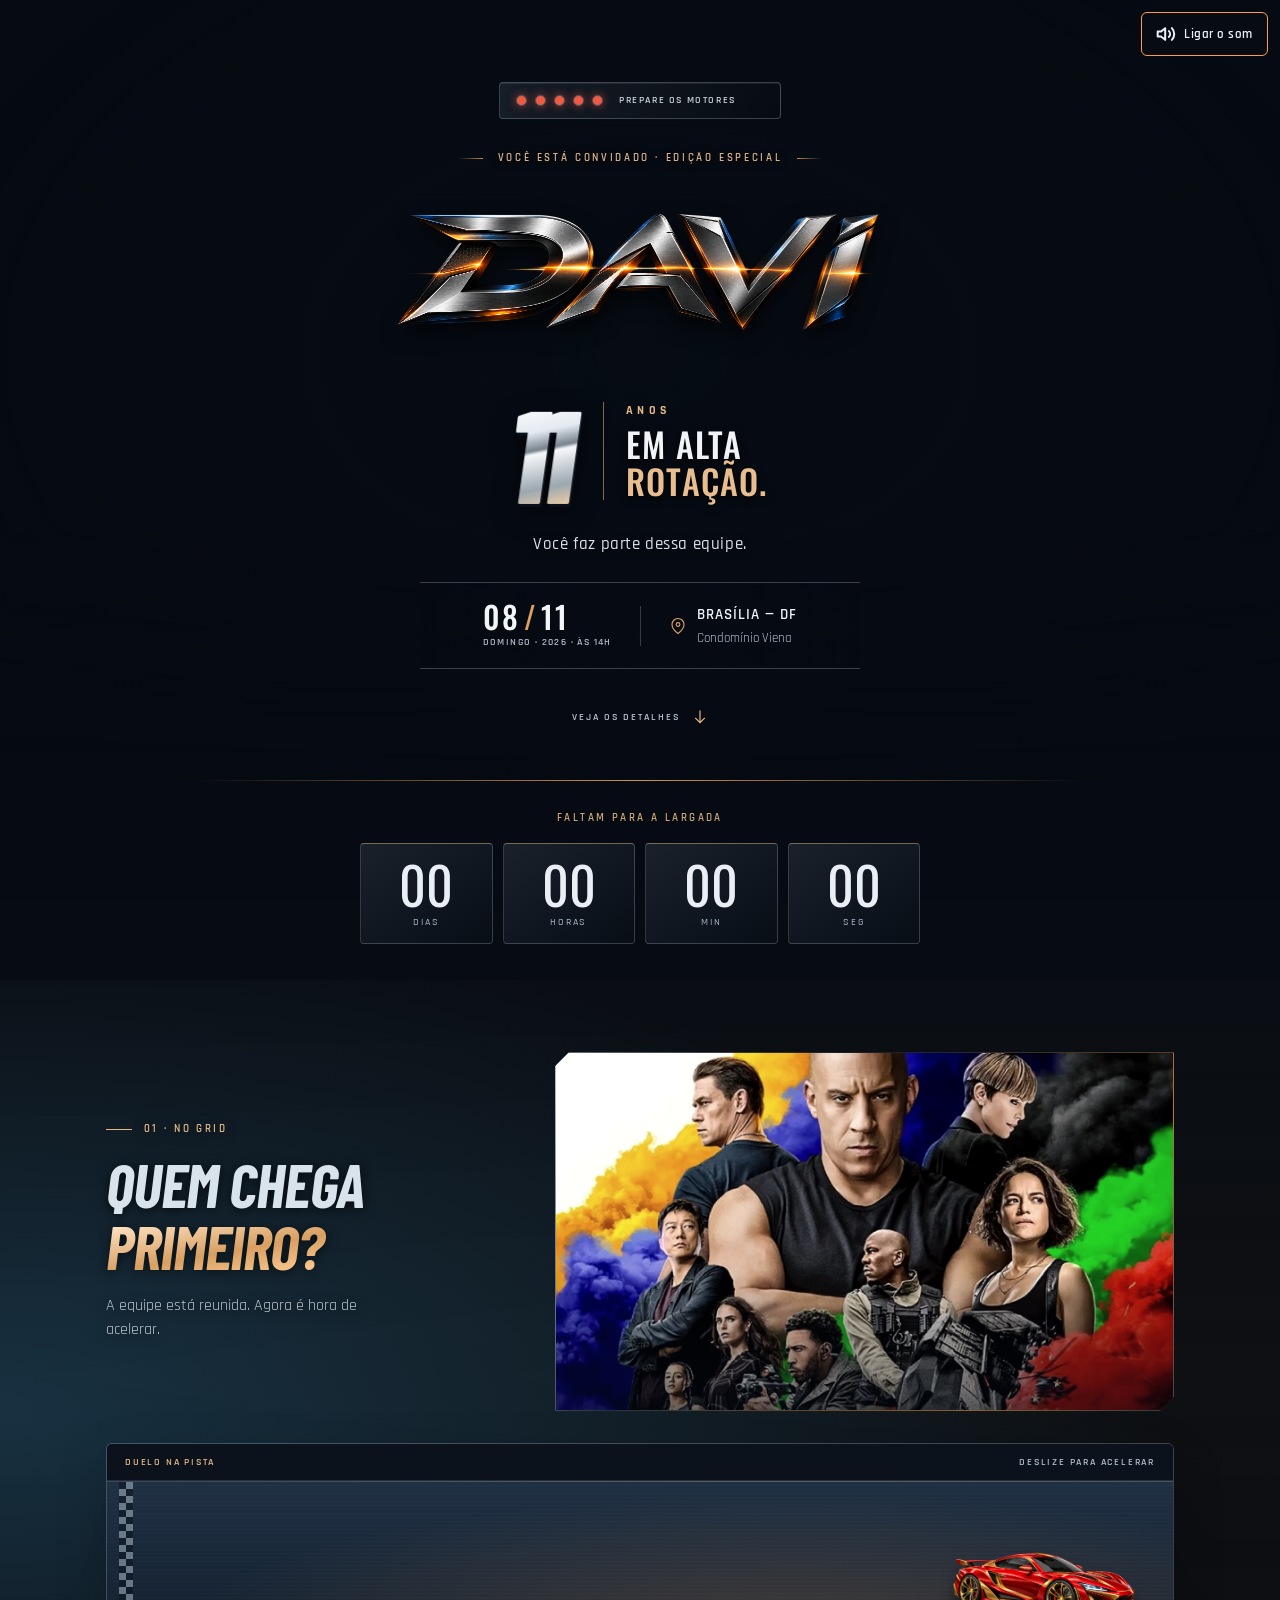
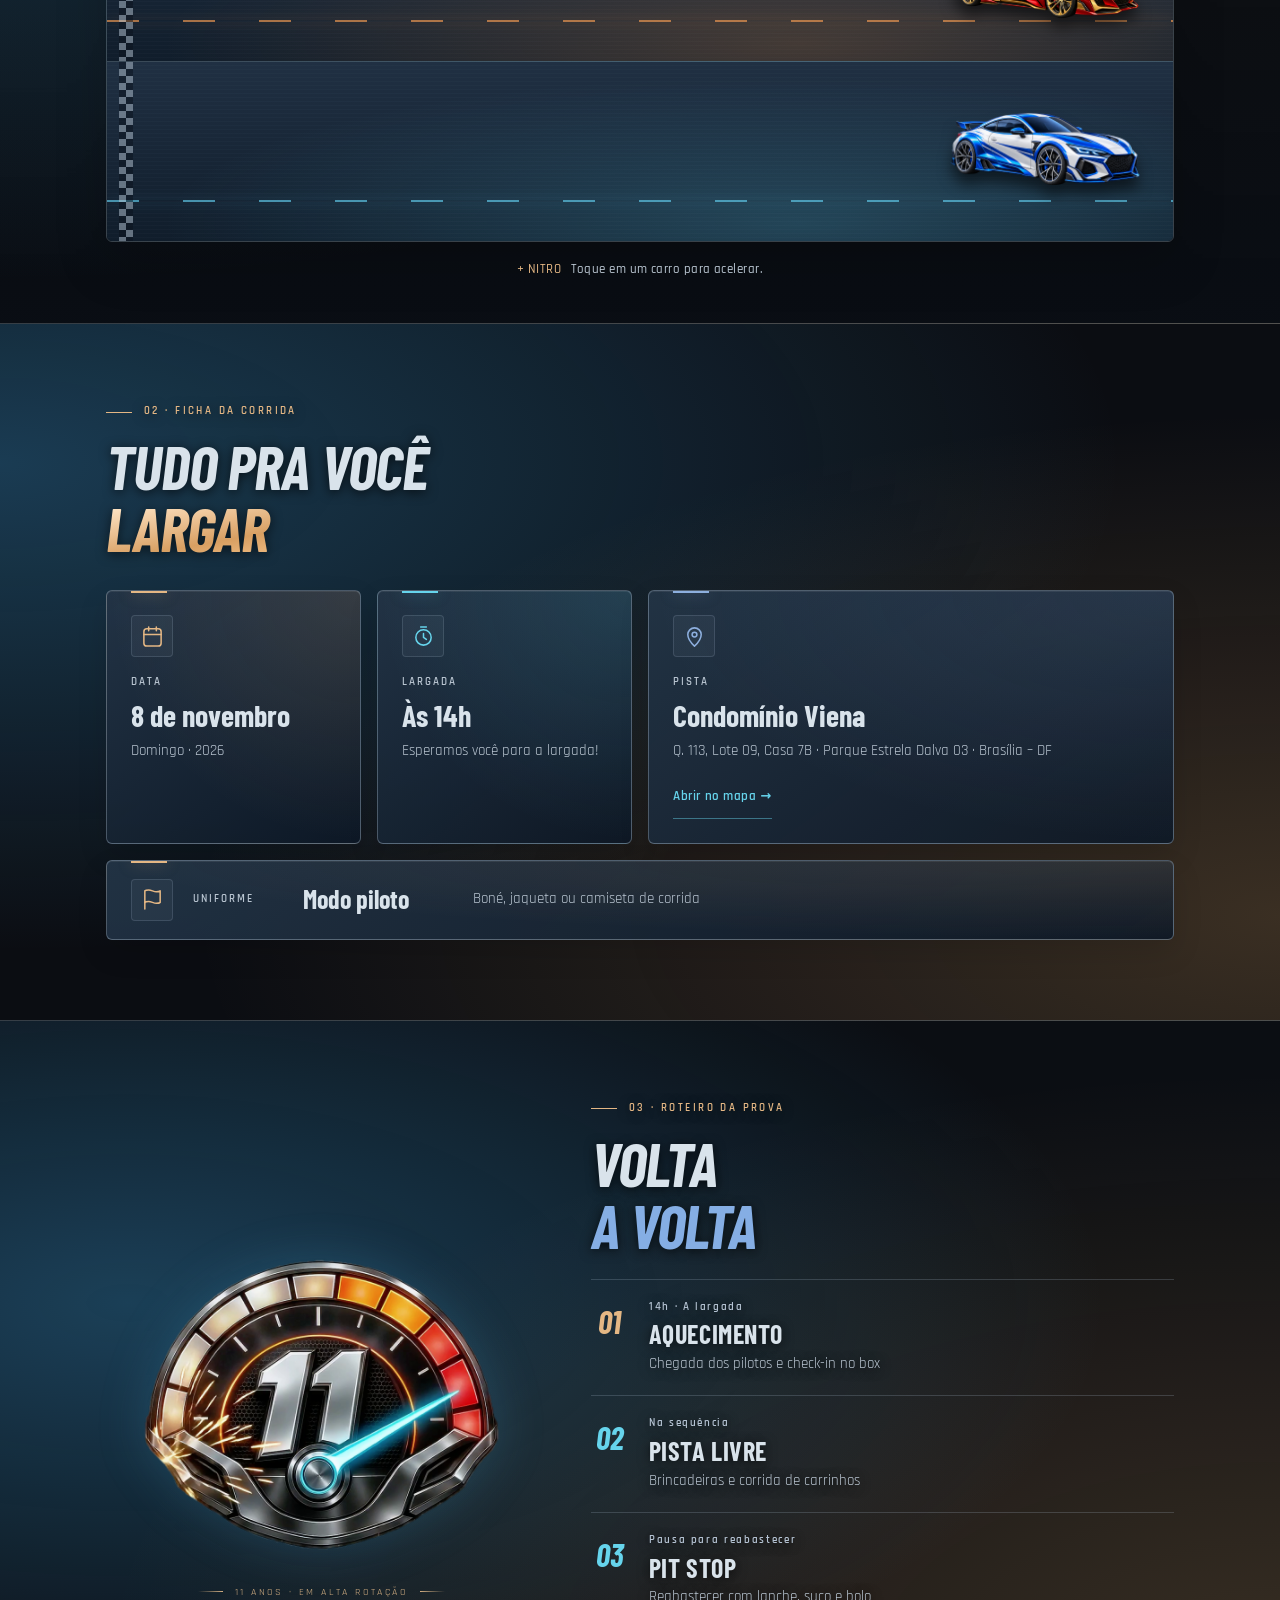
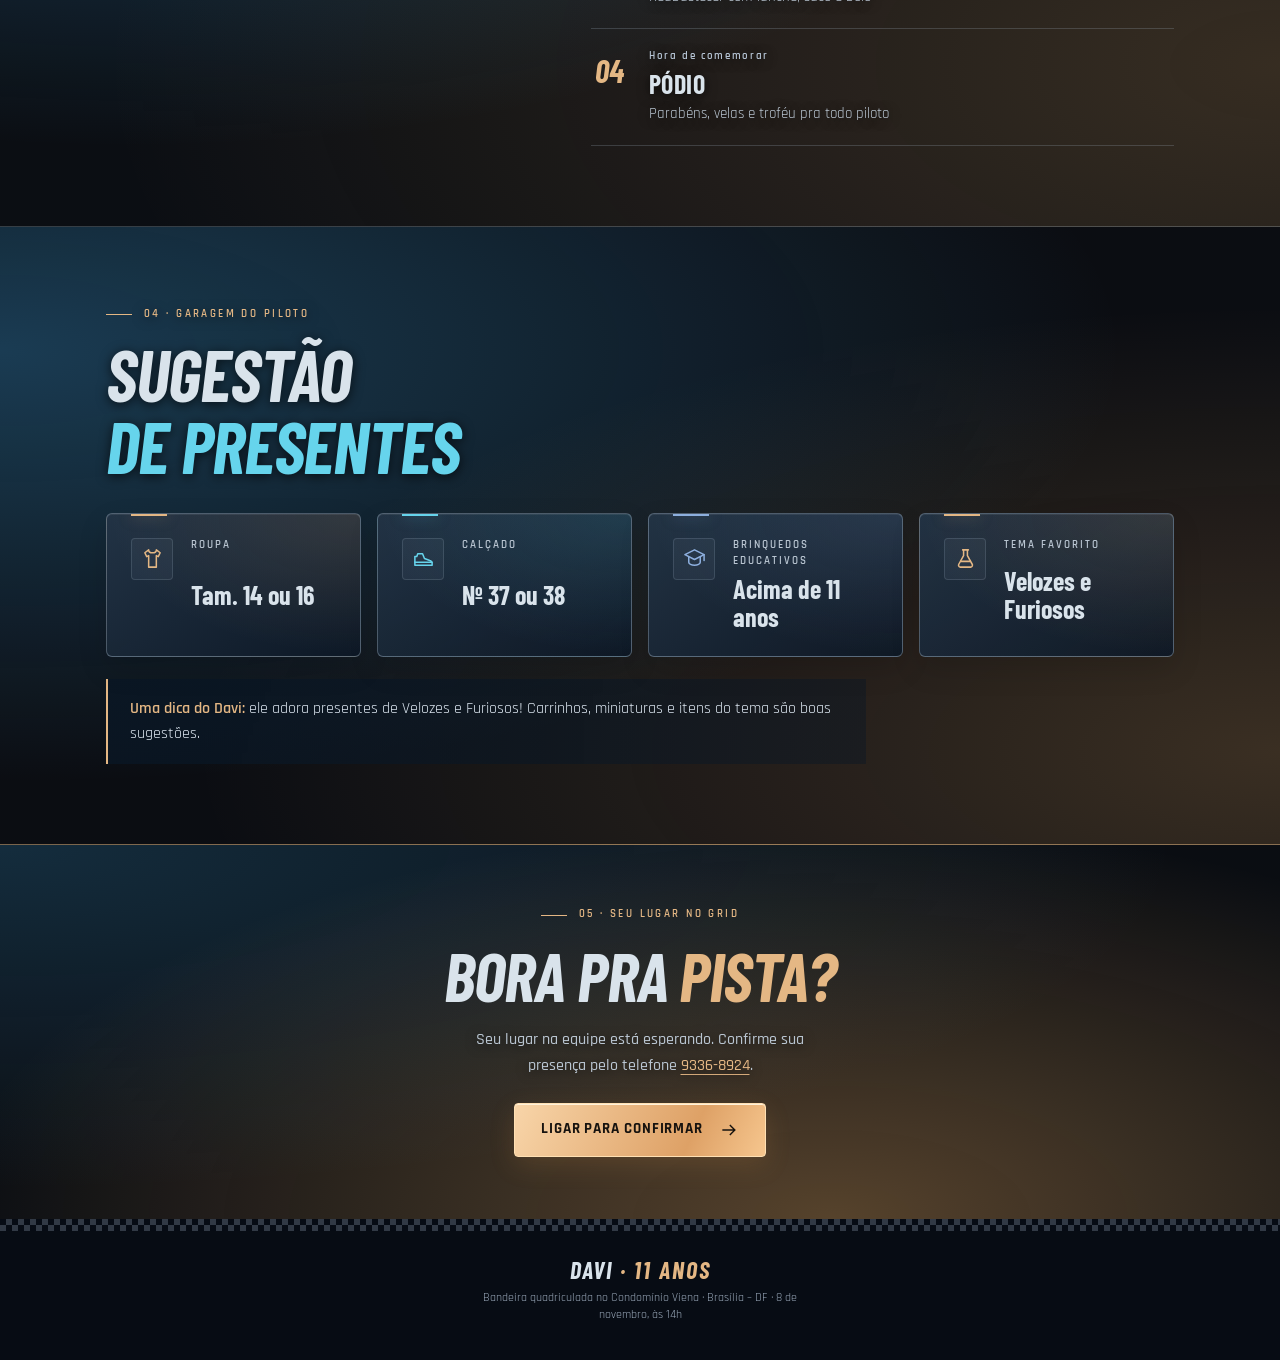
==== commit 004db534: "Corrige o som no telemovel" ====
--- a/index.html
+++ b/index.html
@@ -450,16 +450,10 @@
   var soundOn=false, ac=null, userChoseOff=false;
   var sbtn=document.getElementById('sound'), stxt=document.getElementById('soundTxt');
   var bgVideo=document.getElementById('pageVideo');
-  function applySound(on){
-    soundOn=on;
+  function setSoundUI(on){
     sbtn.setAttribute('aria-pressed',on);
     sbtn.classList.toggle('is-off',!on);
     stxt.textContent=on?'Som ligado':'Ligar o som';
-    if(bgVideo){
-      bgVideo.muted=!on;
-      if(on){ bgVideo.volume=1; var pr=bgVideo.play(); if(pr) pr.catch(function(){}); }
-    }
-    if(on) unlockAudio();
   }
   /* "player invisível": cria o motor de áudio e toca um som mudo dentro do próprio toque,
      que é o que o iPhone e o Android exigem para liberar o som da página */
@@ -468,34 +462,70 @@
       ac = ac || new (window.AudioContext||window.webkitAudioContext)();
       var b=ac.createBuffer(1,1,22050), src=ac.createBufferSource();
       src.buffer=b; src.connect(ac.destination); src.start(0);
-      if(ac.state!=='running' && ac.resume) ac.resume();
+      if(ac.state!=='running' && ac.resume) return ac.resume();
     }catch(e){}
-  }
-  /* Os navegadores só deixam tocar som depois do primeiro toque: liga no primeiro gesto do convidado */
-  /* Liga o som sozinho no primeiro toque na tela (não no scroll).
-     Usa os eventos que os navegadores aceitam como "toque de verdade" e só desiste
-     de escutar depois que o som foi mesmo liberado. */
-  var GESTURES=['pointerup','touchend','click','keydown'], replayed=false;
+    return Promise.resolve();
+  }
+  /* Liga o som de verdade e só mostra "Som ligado" depois de confirmar que tocou.
+     Se o navegador recusar, o vídeo continua a passar sem som e o botão volta a "Ligar o som". */
+  function applySound(on){
+    if(!on){
+      soundOn=false; setSoundUI(false);
+      if(bgVideo){ bgVideo.muted=true; var pm=bgVideo.play(); if(pm) pm.catch(function(){}); }
+      return Promise.resolve(false);
+    }
+    soundOn=true;
+    var audioP=unlockAudio().then(function(){ return !!(ac && ac.state==='running'); }).catch(function(){ return false; });
+    var videoP=Promise.resolve(false);
+    if(bgVideo){
+      bgVideo.muted=false; bgVideo.volume=1;
+      var pr=bgVideo.play();
+      videoP = pr && pr.then ? pr.then(function(){ return !bgVideo.muted && !bgVideo.paused; }).catch(function(){
+        /* recusado: volta a passar o vídeo sem som para ele não ficar parado */
+        bgVideo.muted=true; var p2=bgVideo.play(); if(p2) p2.catch(function(){}); return false;
+      }) : Promise.resolve(!bgVideo.paused);
+    }
+    return Promise.all([audioP,videoP]).then(function(r){
+      var ok=r[0]||r[1];
+      soundOn=ok; setSoundUI(ok);
+      return ok;
+    });
+  }
+  /* Liga o som sozinho no primeiro toque na tela.
+     Só conta um toque de verdade (o navegador marca como "ativação do utilizador");
+     deslizar a página não conta, por isso é ignorado sem mexer no botão. */
+  var GESTURES=['click','pointerup','keydown'], replayed=false, unlocking=false;
   function stopListening(){ GESTURES.forEach(function(t){ removeEventListener(t,firstGesture,true); }); }
+  function isRealTap(){ var ua=navigator.userActivation; return ua ? ua.isActive : true; }
   function firstGesture(e){
     if(userChoseOff){ stopListening(); return; }
-    var onSoundBtn = e && e.target && e.target.closest && e.target.closest('#sound');
-    if(onSoundBtn) return;
-    if(!soundOn) applySound(true); else unlockAudio();
-    if(!replayed && !(e && e.target && e.target.closest && e.target.closest('#ignition'))){
-      replayed=true;
-      setTimeout(function(){ if(window.__replayLargada) window.__replayLargada(); },120);
-    }
-    if(ac && ac.state==='running') stopListening();
-    else if(ac && ac.resume){ ac.resume().then(function(){ if(ac.state==='running') stopListening(); }).catch(function(){}); }
+    if(e && e.target && e.target.closest && e.target.closest('#sound')) return;
+    if(unlocking || !isRealTap()) return;
+    unlocking=true;
+    applySound(true).then(function(ok){
+      unlocking=false;
+      if(!ok) return;
+      stopListening();
+      if(!replayed && !(e && e.target && e.target.closest && e.target.closest('#ignition'))){
+        replayed=true;
+        if(window.__replayLargada) window.__replayLargada();
+      }
+    });
   }
   GESTURES.forEach(function(t){ addEventListener(t,firstGesture,{capture:true,passive:true}); });
-  sbtn.addEventListener('click',function(){ userChoseOff=soundOn; applySound(!soundOn); if(soundOn && !replayed){ replayed=true; setTimeout(function(){ if(window.__replayLargada) window.__replayLargada(); },120); } });
-  /* tenta já começar com som (funciona quando o navegador permite) */
+  sbtn.addEventListener('click',function(){
+    if(soundOn){ userChoseOff=true; applySound(false); return; }
+    userChoseOff=false;
+    applySound(true).then(function(ok){ if(ok){ stopListening(); if(!replayed){ replayed=true; if(window.__replayLargada) window.__replayLargada(); } } });
+  });
+  /* No computador o navegador às vezes já deixa tocar com som: tenta, e se não der fica sem som à espera do toque */
   if(bgVideo){
     bgVideo.muted=false;
     var tryPlay=bgVideo.play();
-    if(tryPlay && tryPlay.then){ tryPlay.then(function(){ applySound(true); }).catch(function(){ bgVideo.muted=true; var p2=bgVideo.play(); if(p2) p2.catch(function(){}); }); }
+    if(tryPlay && tryPlay.then){
+      tryPlay.then(function(){ if(!bgVideo.muted){ soundOn=true; setSoundUI(true); } })
+      .catch(function(){ bgVideo.muted=true; var p2=bgVideo.play(); if(p2) p2.catch(function(){}); });
+    }
   }
   function vroom(){
     if(!soundOn) return;
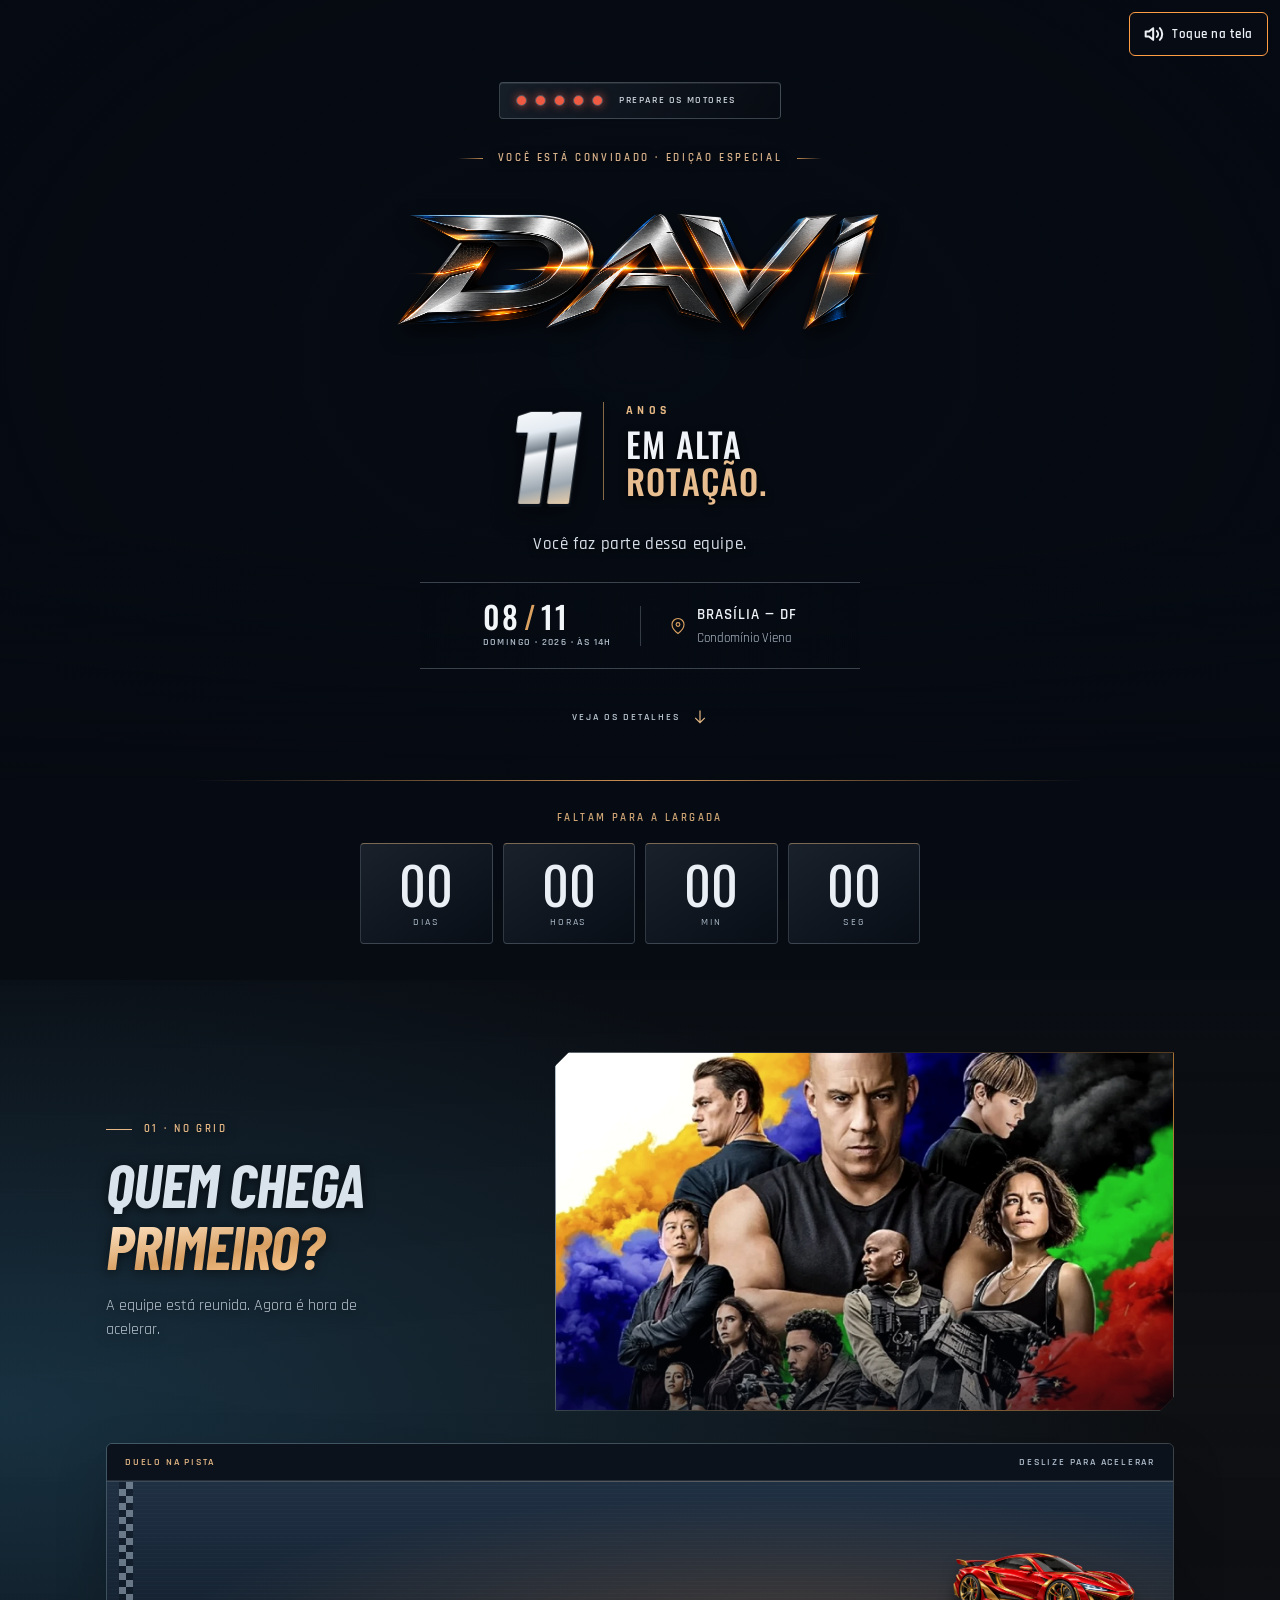
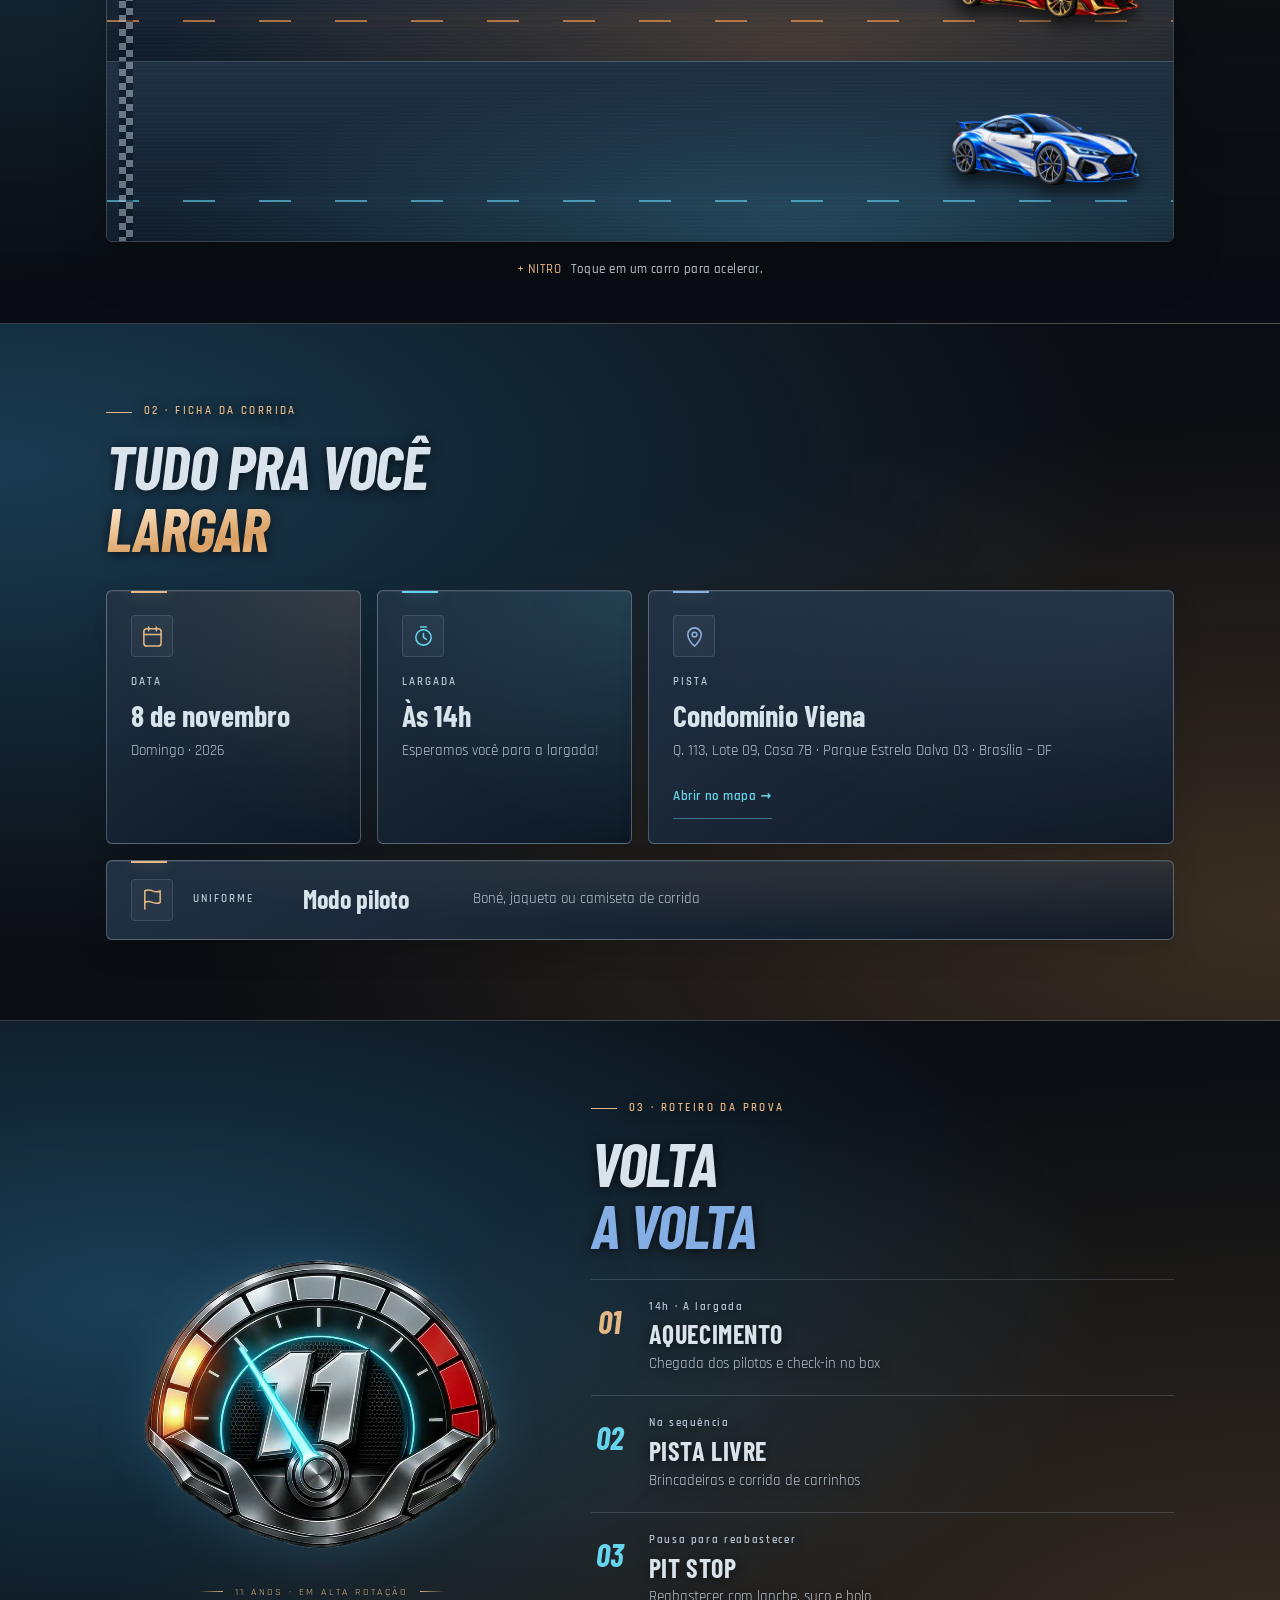
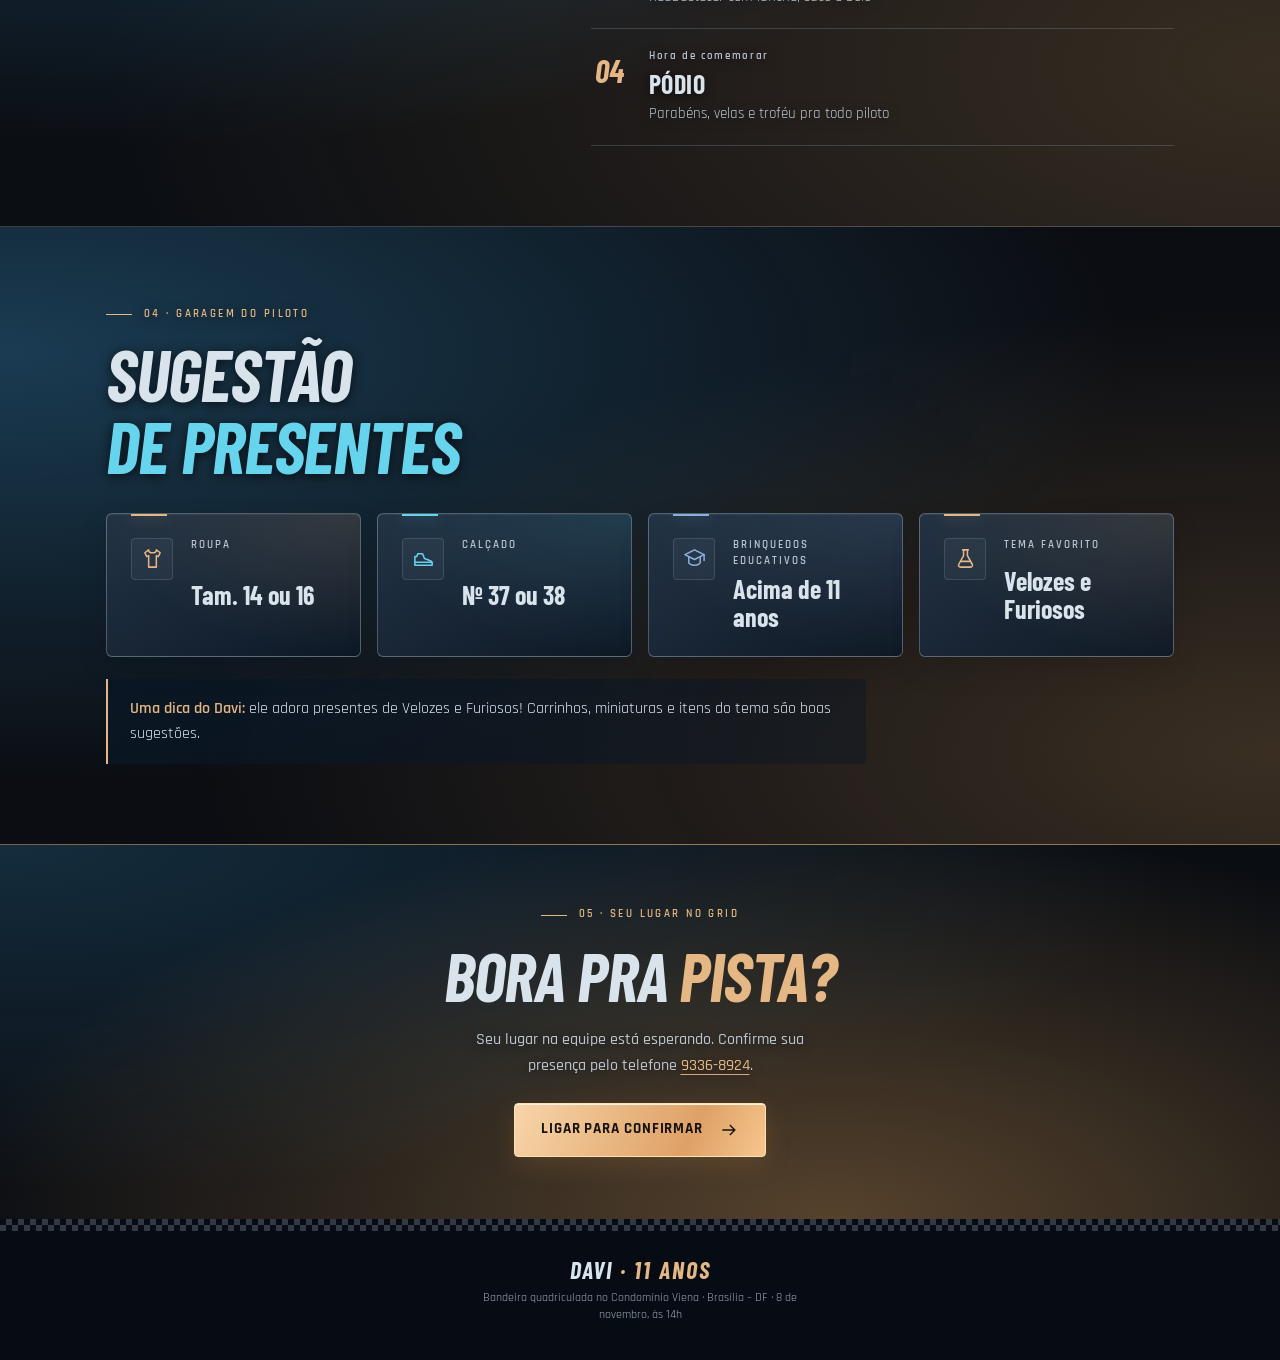
==== commit 0ff1e22a: "Botao de som: Toque na tela / Desligar o som" ====
--- a/index.html
+++ b/index.html
@@ -246,7 +246,7 @@
 <source src="./1029-web.mp4" type="video/mp4">
 </video>
 
-<button class="sound is-off" id="sound" type="button" aria-pressed="false"><svg viewBox="0 0 24 24" fill="none" stroke="currentColor" stroke-width="2.4" stroke-linecap="round" stroke-linejoin="round" aria-hidden="true"><polygon points="11 5 6 9 2 9 2 15 6 15 11 19 11 5"></polygon><path d="M15.5 8.5a5 5 0 0 1 0 7"></path><path d="M19 5a10 10 0 0 1 0 14"></path></svg><span id="soundTxt">Ligar o som</span></button>
+<button class="sound is-off" id="sound" type="button" aria-pressed="false" aria-label="Toque na tela para ligar o som"><svg viewBox="0 0 24 24" fill="none" stroke="currentColor" stroke-width="2.4" stroke-linecap="round" stroke-linejoin="round" aria-hidden="true"><polygon points="11 5 6 9 2 9 2 15 6 15 11 19 11 5"></polygon><path d="M15.5 8.5a5 5 0 0 1 0 7"></path><path d="M19 5a10 10 0 0 1 0 14"></path></svg><span id="soundTxt">Toque na tela</span></button>
 <canvas id="confetti" aria-hidden="true"></canvas>
 <div id="zapFlash" aria-hidden="true"></div>
 
@@ -453,7 +453,8 @@
   function setSoundUI(on){
     sbtn.setAttribute('aria-pressed',on);
     sbtn.classList.toggle('is-off',!on);
-    stxt.textContent=on?'Som ligado':'Ligar o som';
+    stxt.textContent=on?'Desligar o som':'Toque na tela';
+    sbtn.setAttribute('aria-label',on?'Desligar o som':'Toque na tela para ligar o som');
   }
   /* "player invisível": cria o motor de áudio e toca um som mudo dentro do próprio toque,
      que é o que o iPhone e o Android exigem para liberar o som da página */
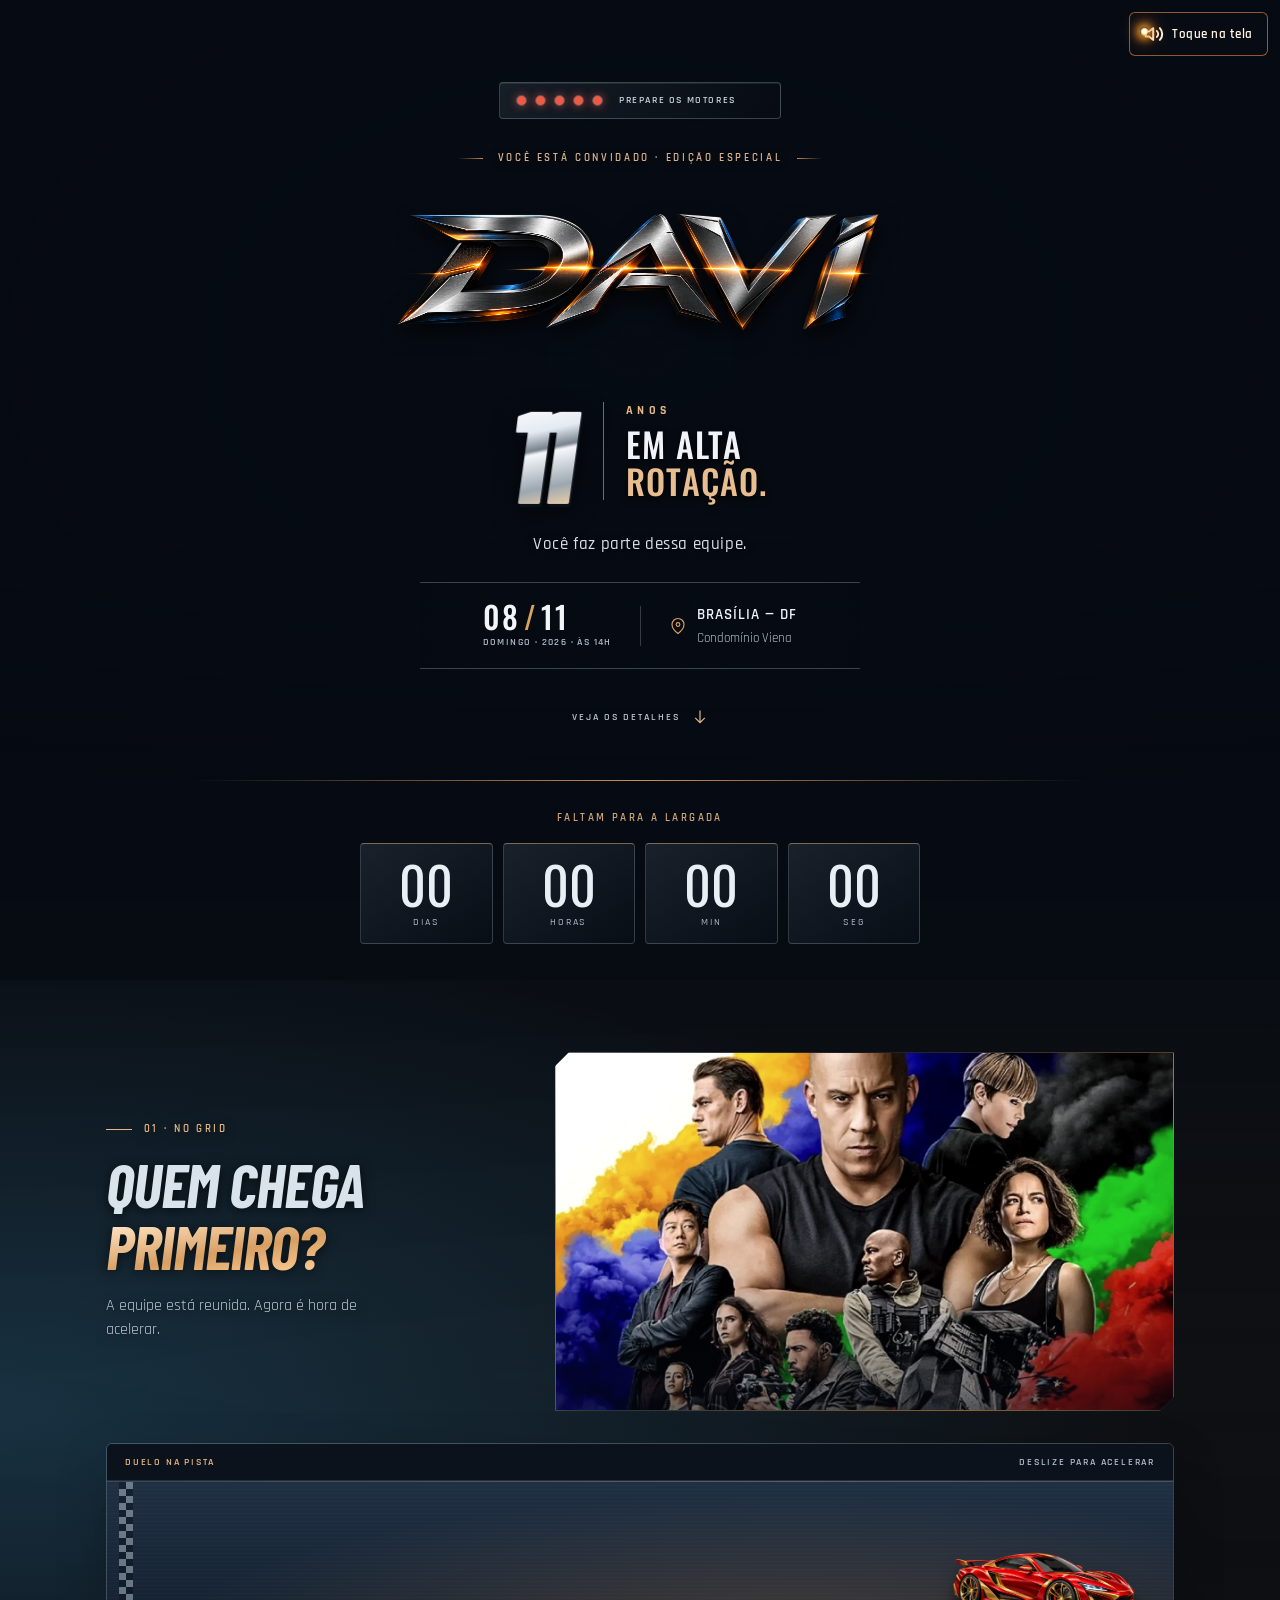
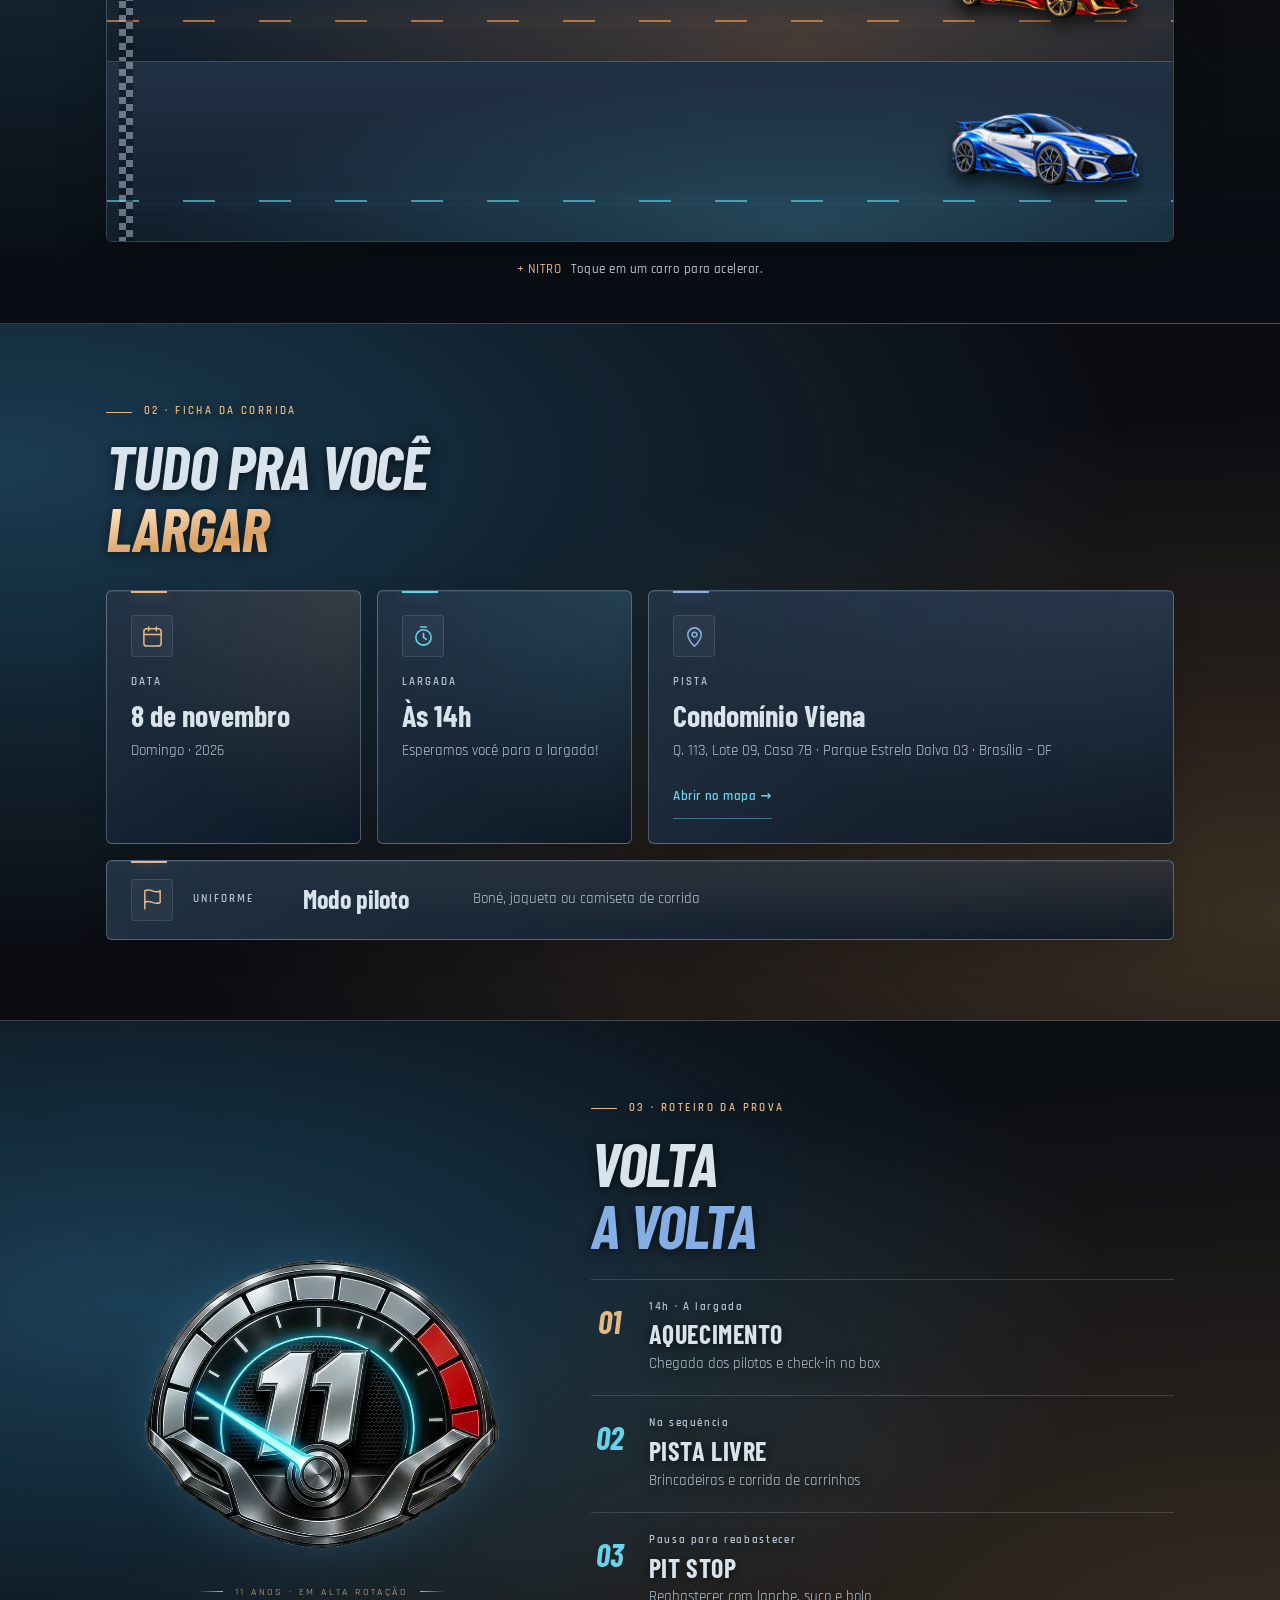
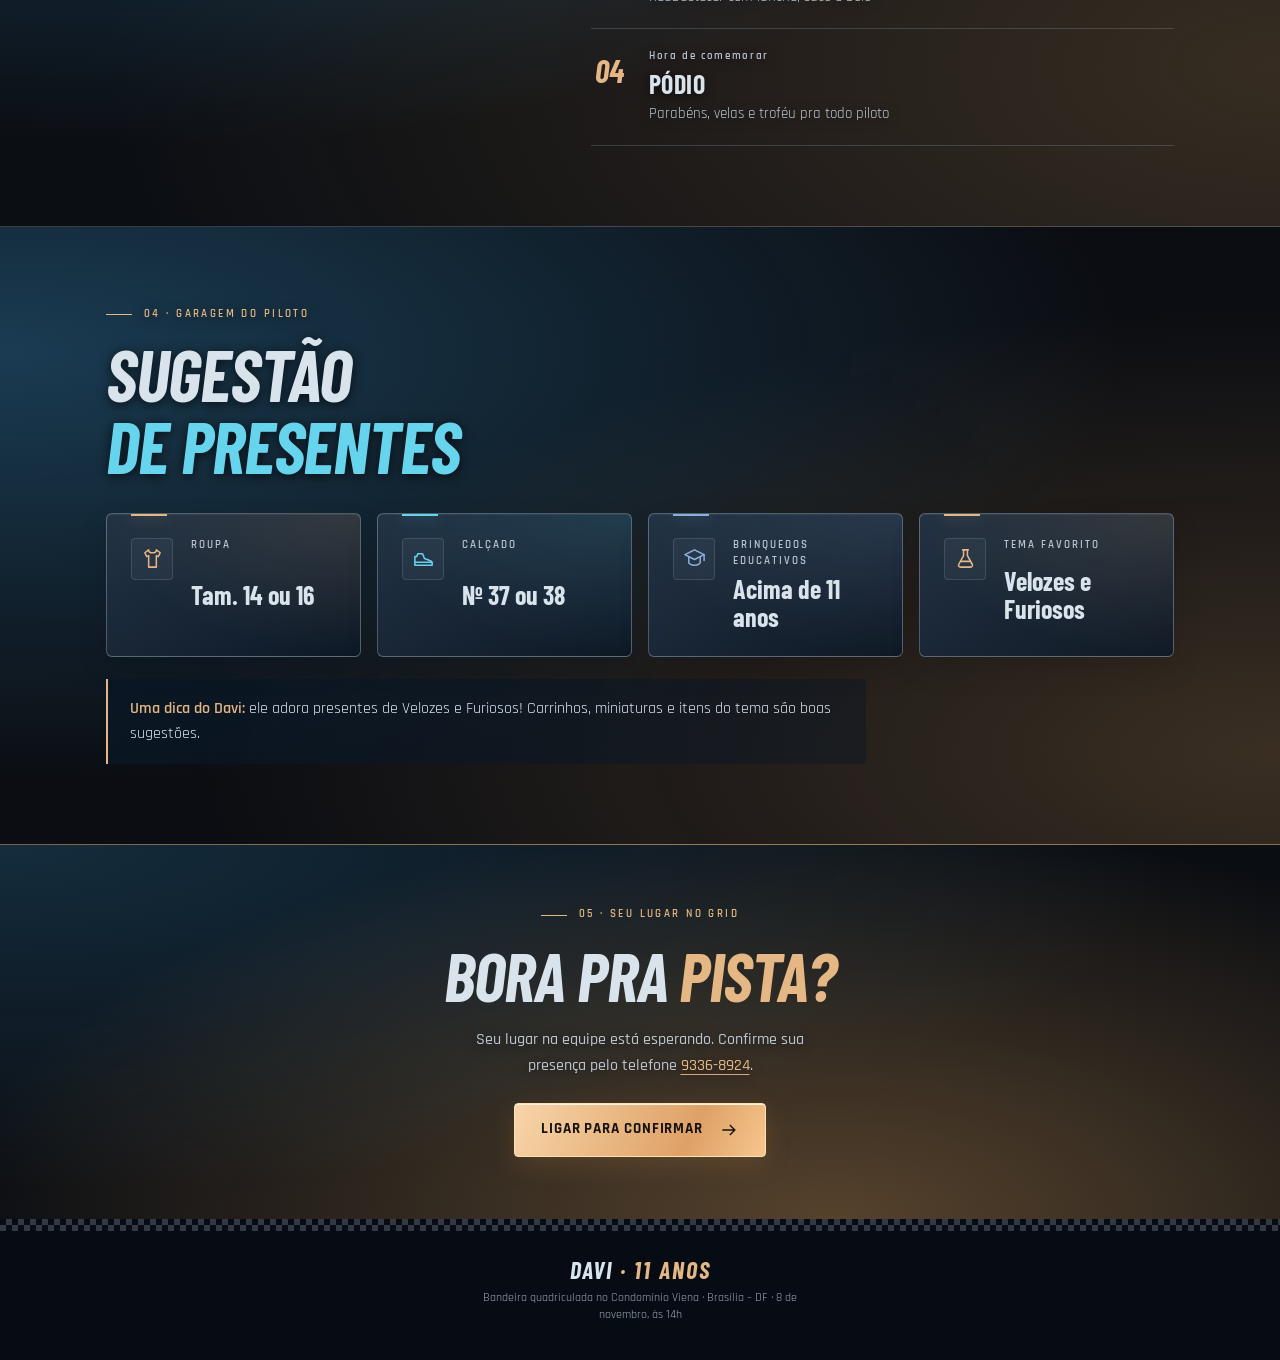
==== commit 5d7fd292: "Faisca a dar a volta ao botao Toque na tela" ====
--- a/index.html
+++ b/index.html
@@ -55,8 +55,14 @@
 /* ---------- Som ---------- */
 .sound{position:fixed;z-index:30;top:calc(12px + env(safe-area-inset-top,0px));right:calc(12px + env(safe-area-inset-right,0px));min-height:44px;padding:0 14px;border-radius:6px;border:1px solid rgba(212,222,231,.3);background:rgba(8,13,22,.9);color:#EDF1F5;font-weight:600;font-size:13px;letter-spacing:.04em;display:flex;align-items:center;gap:8px}
 .sound svg{width:20px;height:20px}
-.sound.is-off{border-color:#FF9D45;animation:soundPulse 1.6s ease-in-out infinite}
-@keyframes soundPulse{0%,100%{box-shadow:0 0 0 0 rgba(255,157,69,.55)}50%{box-shadow:0 0 0 8px rgba(255,157,69,0)}}
+.sound.is-off{border-color:rgba(255,157,69,.55);color:#FFF4E2;animation:soundPulse 1.6s ease-in-out infinite}
+@keyframes soundPulse{0%,100%{box-shadow:0 0 0 0 rgba(255,157,69,.55),0 0 14px rgba(255,157,69,.25)}50%{box-shadow:0 0 0 8px rgba(255,157,69,0),0 0 22px rgba(255,157,69,.45)}}
+/* faísca que dá a volta ao botão enquanto o som está desligado (cabeça + rasto) */
+.sound.is-off::before,.sound.is-off::after{content:"";position:absolute;border-radius:50%;pointer-events:none;animation:sparkRun 1.6s linear infinite}
+.sound.is-off::after{width:9px;height:9px;margin:-4.5px 0 0 -4.5px;background:radial-gradient(circle,#FFFFFF 0 32%,#FFD27A 48%,rgba(255,138,0,0) 74%);box-shadow:0 0 10px 3px rgba(255,170,60,.9),0 0 18px 6px rgba(255,120,0,.35);animation:sparkRun 1.6s linear infinite,sparkFlicker .14s steps(2) infinite}
+.sound.is-off::before{width:6px;height:6px;margin:-3px 0 0 -3px;background:#FFB24A;box-shadow:0 0 8px 2px rgba(255,138,0,.7);opacity:.7;animation-delay:-1.48s}
+@keyframes sparkRun{0%{left:0;top:0}38.5%{left:100%;top:0}50%{left:100%;top:100%}88.5%{left:0;top:100%}100%{left:0;top:0}}
+@keyframes sparkFlicker{50%{opacity:.65}}
 
 /* ---------- Hero ---------- */
 .hero{position:relative;overflow:hidden;padding-block:82px 42px;text-align:center;background:transparent;color:#EFF2F6}
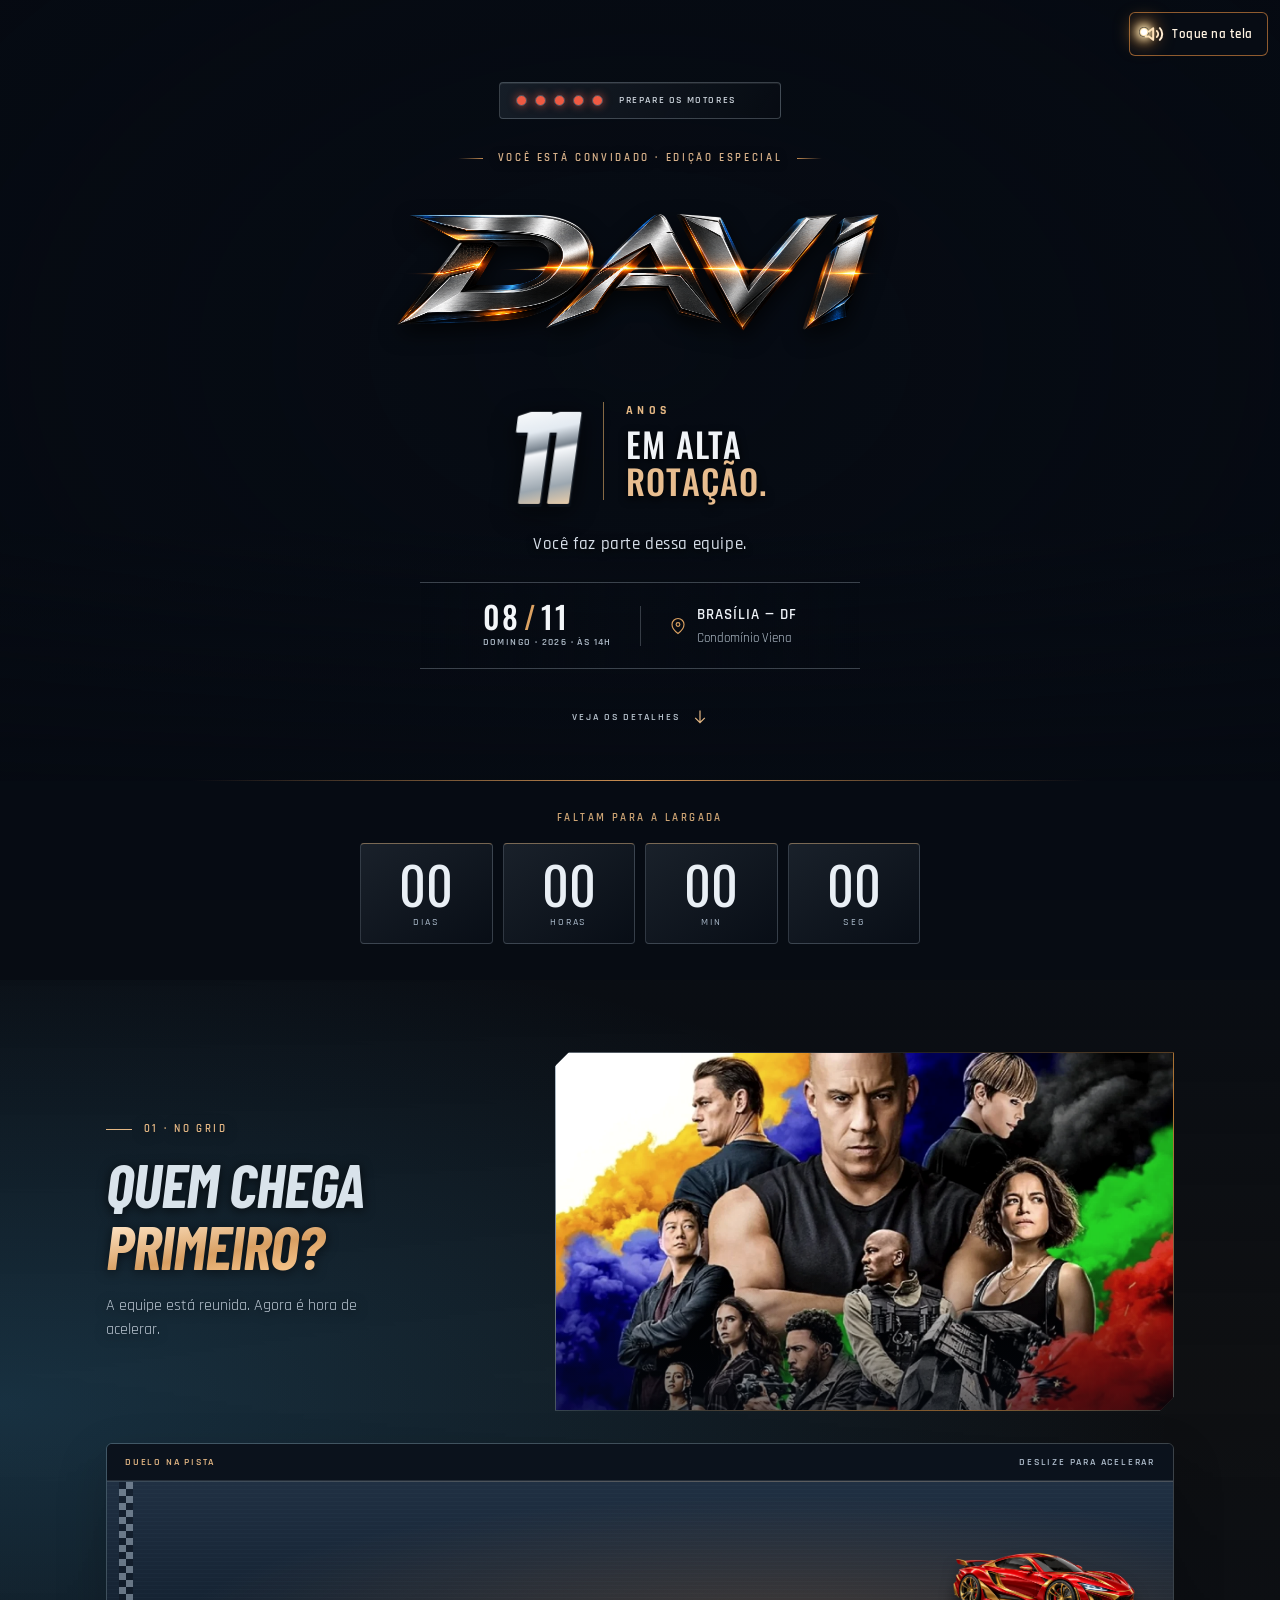
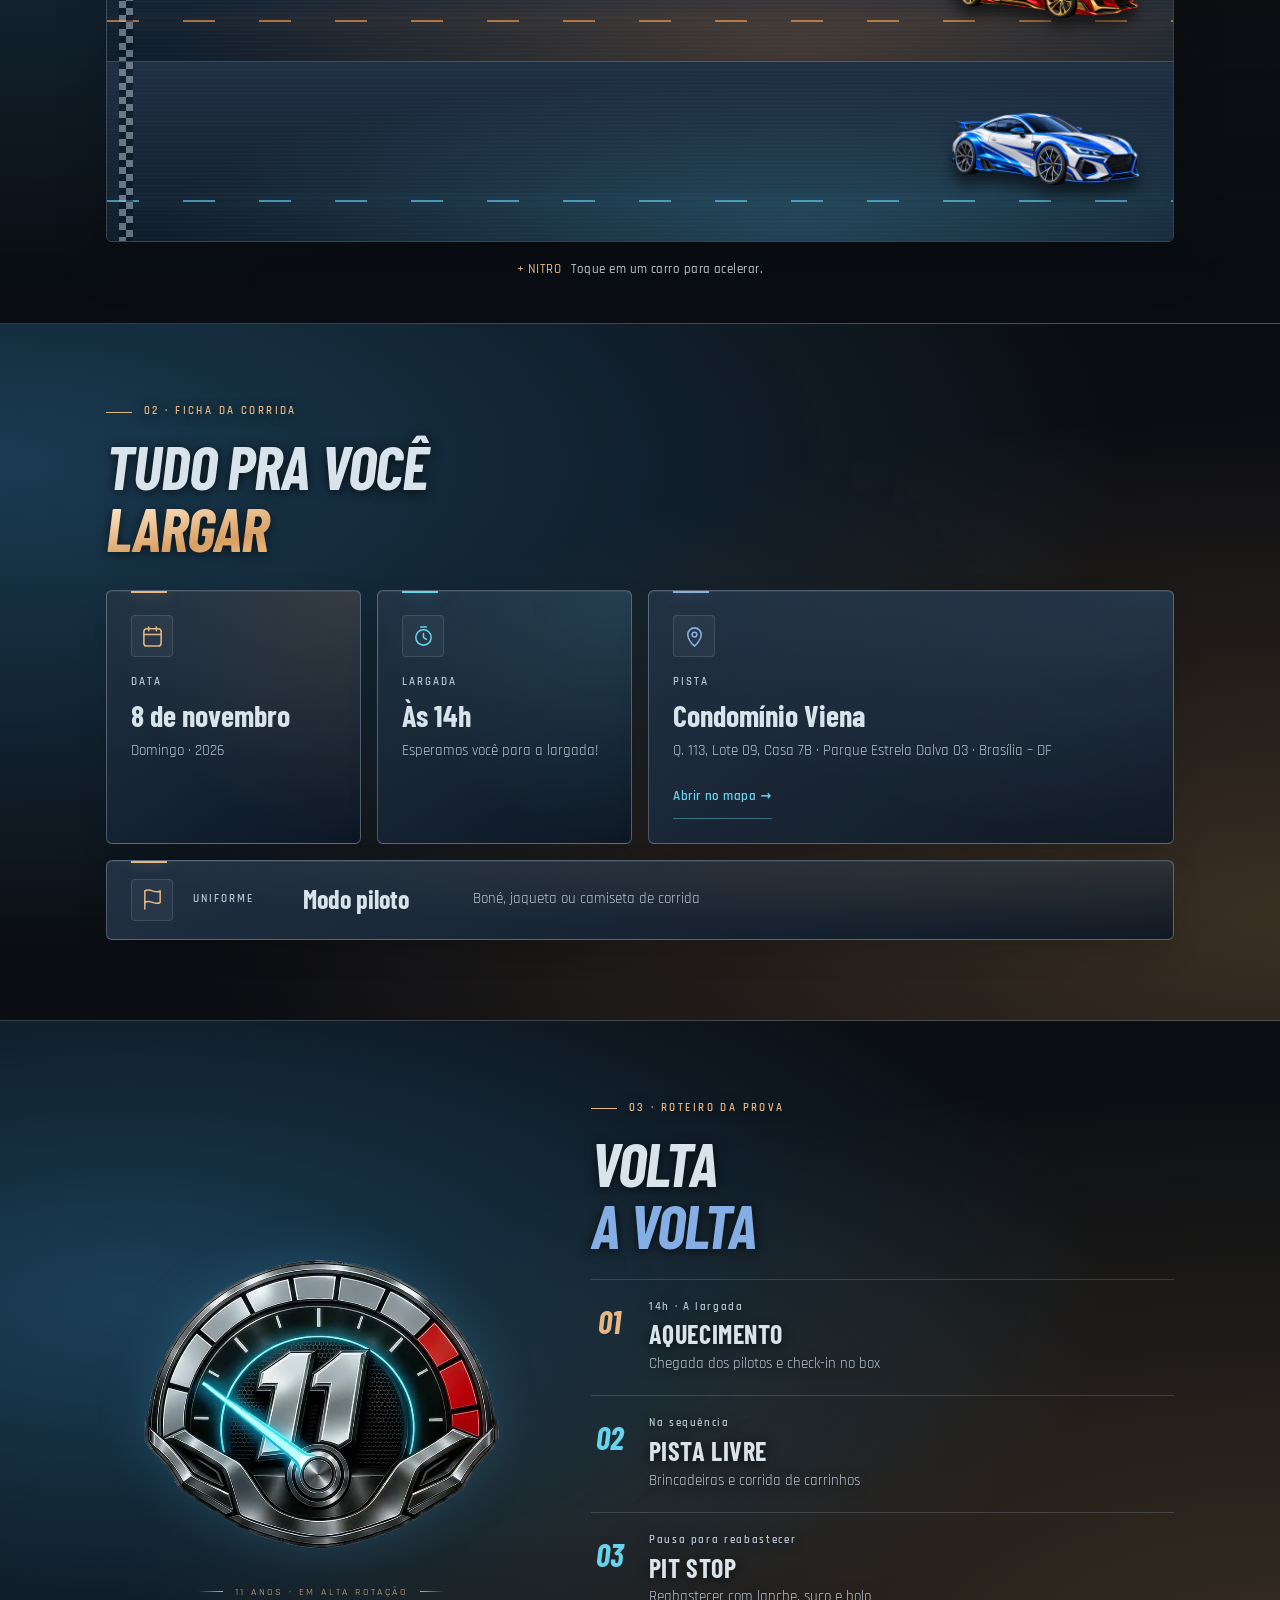
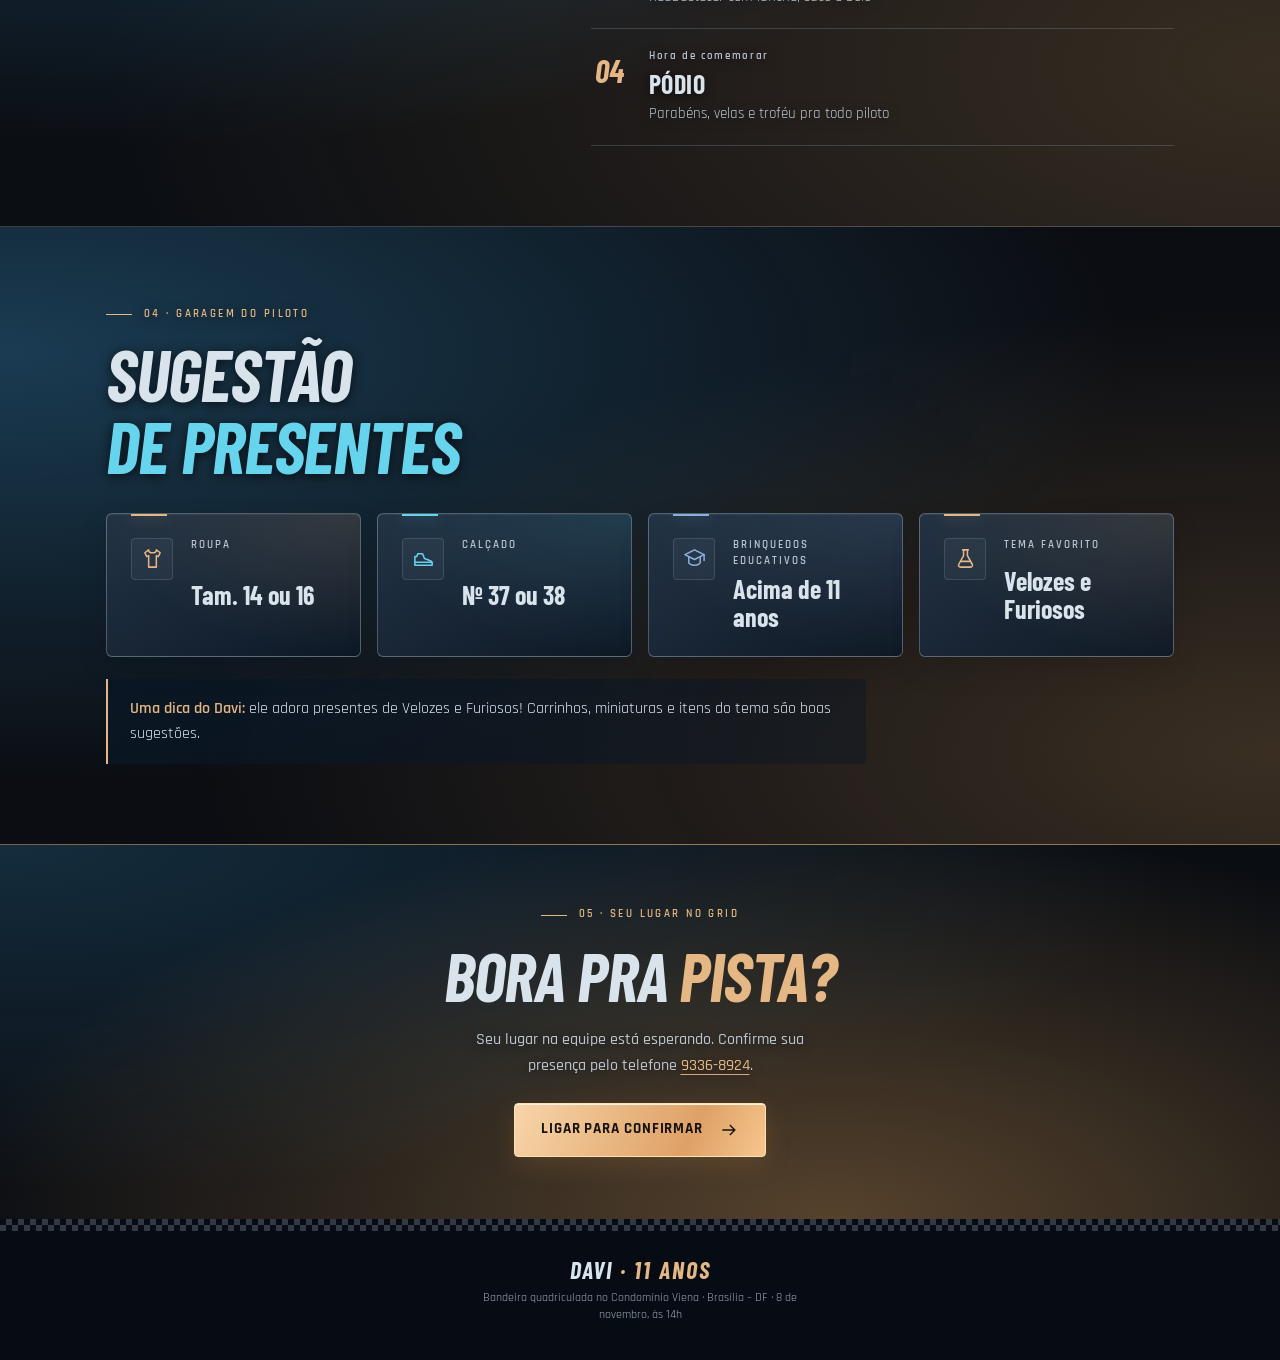
==== commit 7dabf093: "Faisca unica, mais luminosa e mais lenta no botao de som" ====
--- a/index.html
+++ b/index.html
@@ -57,12 +57,13 @@
 .sound svg{width:20px;height:20px}
 .sound.is-off{border-color:rgba(255,157,69,.55);color:#FFF4E2;animation:soundPulse 1.6s ease-in-out infinite}
 @keyframes soundPulse{0%,100%{box-shadow:0 0 0 0 rgba(255,157,69,.55),0 0 14px rgba(255,157,69,.25)}50%{box-shadow:0 0 0 8px rgba(255,157,69,0),0 0 22px rgba(255,157,69,.45)}}
-/* faísca que dá a volta ao botão enquanto o som está desligado (cabeça + rasto) */
-.sound.is-off::before,.sound.is-off::after{content:"";position:absolute;border-radius:50%;pointer-events:none;animation:sparkRun 1.6s linear infinite}
-.sound.is-off::after{width:9px;height:9px;margin:-4.5px 0 0 -4.5px;background:radial-gradient(circle,#FFFFFF 0 32%,#FFD27A 48%,rgba(255,138,0,0) 74%);box-shadow:0 0 10px 3px rgba(255,170,60,.9),0 0 18px 6px rgba(255,120,0,.35);animation:sparkRun 1.6s linear infinite,sparkFlicker .14s steps(2) infinite}
-.sound.is-off::before{width:6px;height:6px;margin:-3px 0 0 -3px;background:#FFB24A;box-shadow:0 0 8px 2px rgba(255,138,0,.7);opacity:.7;animation-delay:-1.48s}
+/* uma faísca luminosa que dá a volta ao botão, devagar, enquanto o som está desligado */
+.sound.is-off::after{content:"";position:absolute;width:10px;height:10px;margin:-5px 0 0 -5px;border-radius:50%;pointer-events:none;
+  background:radial-gradient(circle,#FFFFFF 0 38%,#FFE6B0 52%,rgba(255,170,60,0) 76%);
+  box-shadow:0 0 8px 3px rgba(255,236,190,.95),0 0 18px 7px rgba(255,160,50,.55);
+  animation:sparkRun 4.5s linear infinite,sparkGlow 1.2s ease-in-out infinite}
 @keyframes sparkRun{0%{left:0;top:0}38.5%{left:100%;top:0}50%{left:100%;top:100%}88.5%{left:0;top:100%}100%{left:0;top:0}}
-@keyframes sparkFlicker{50%{opacity:.65}}
+@keyframes sparkGlow{50%{box-shadow:0 0 10px 4px rgba(255,244,215,1),0 0 24px 9px rgba(255,170,60,.7)}}
 
 /* ---------- Hero ---------- */
 .hero{position:relative;overflow:hidden;padding-block:82px 42px;text-align:center;background:transparent;color:#EFF2F6}
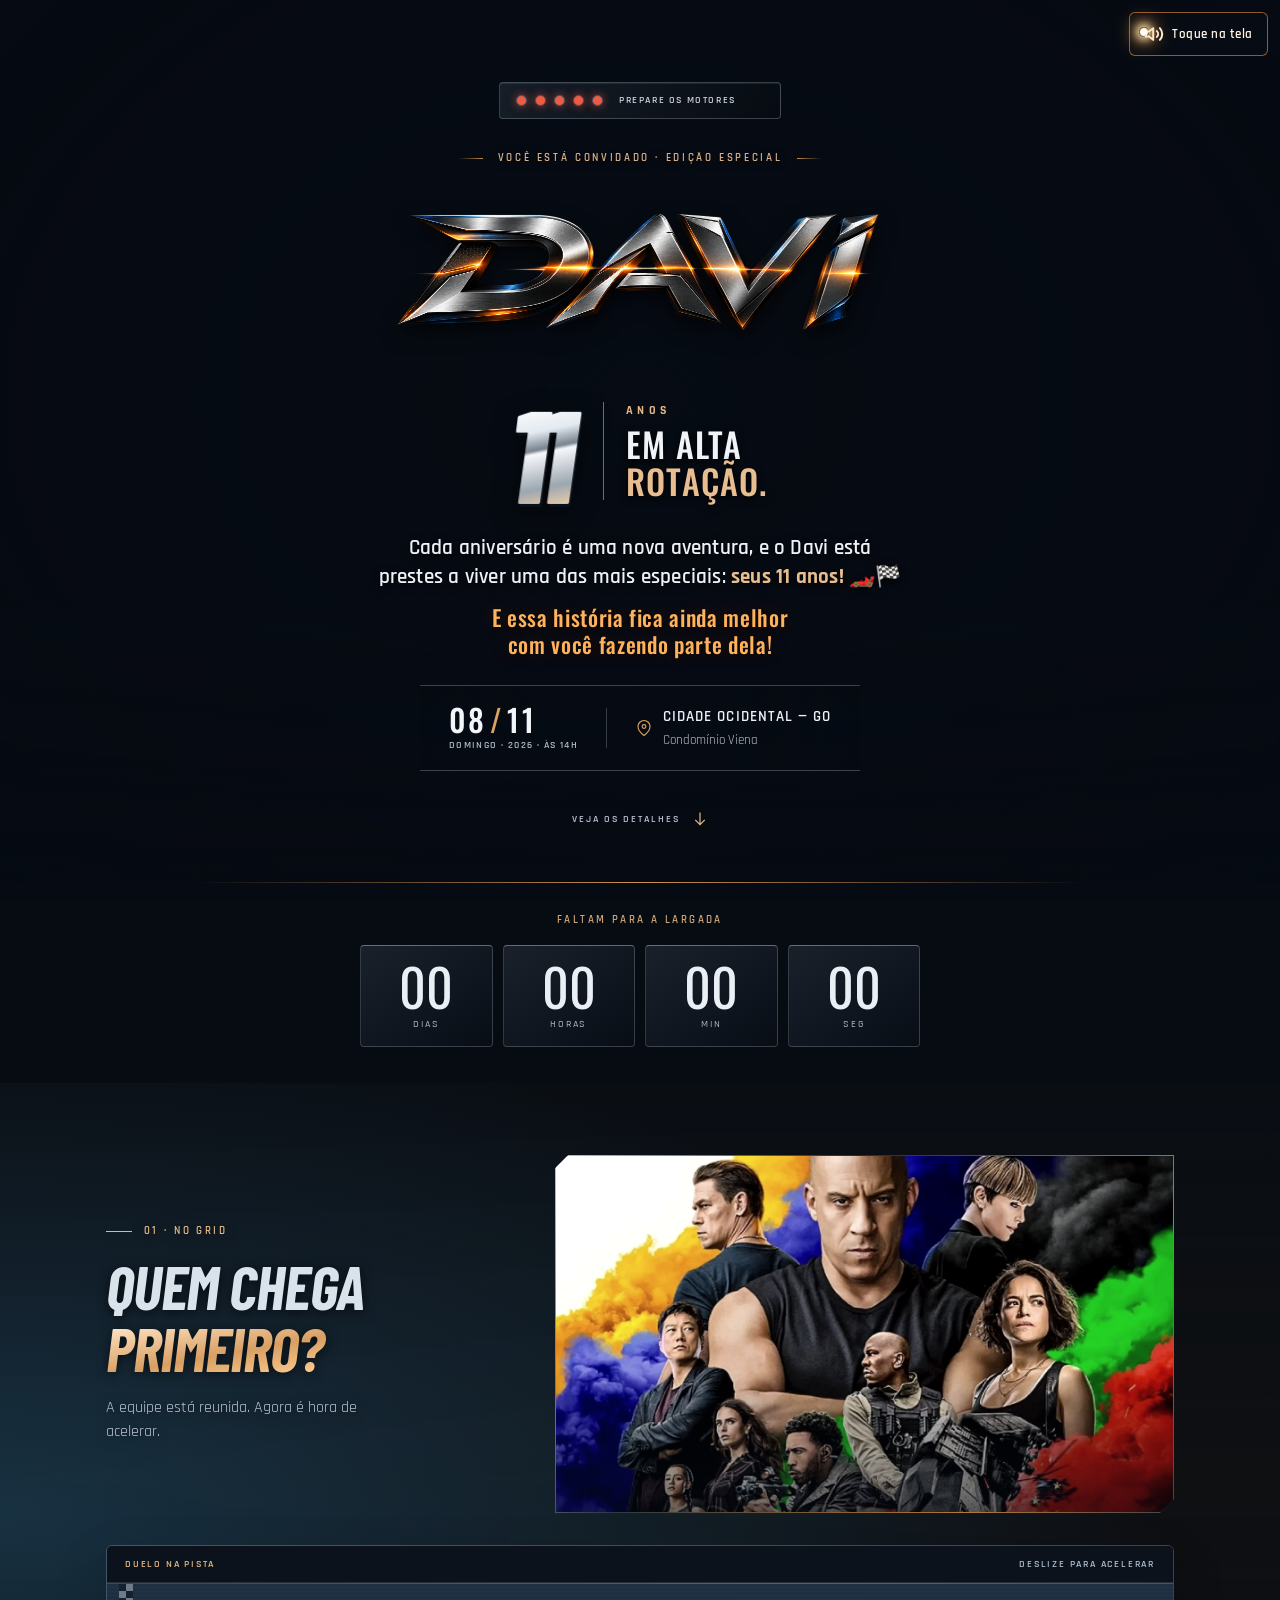
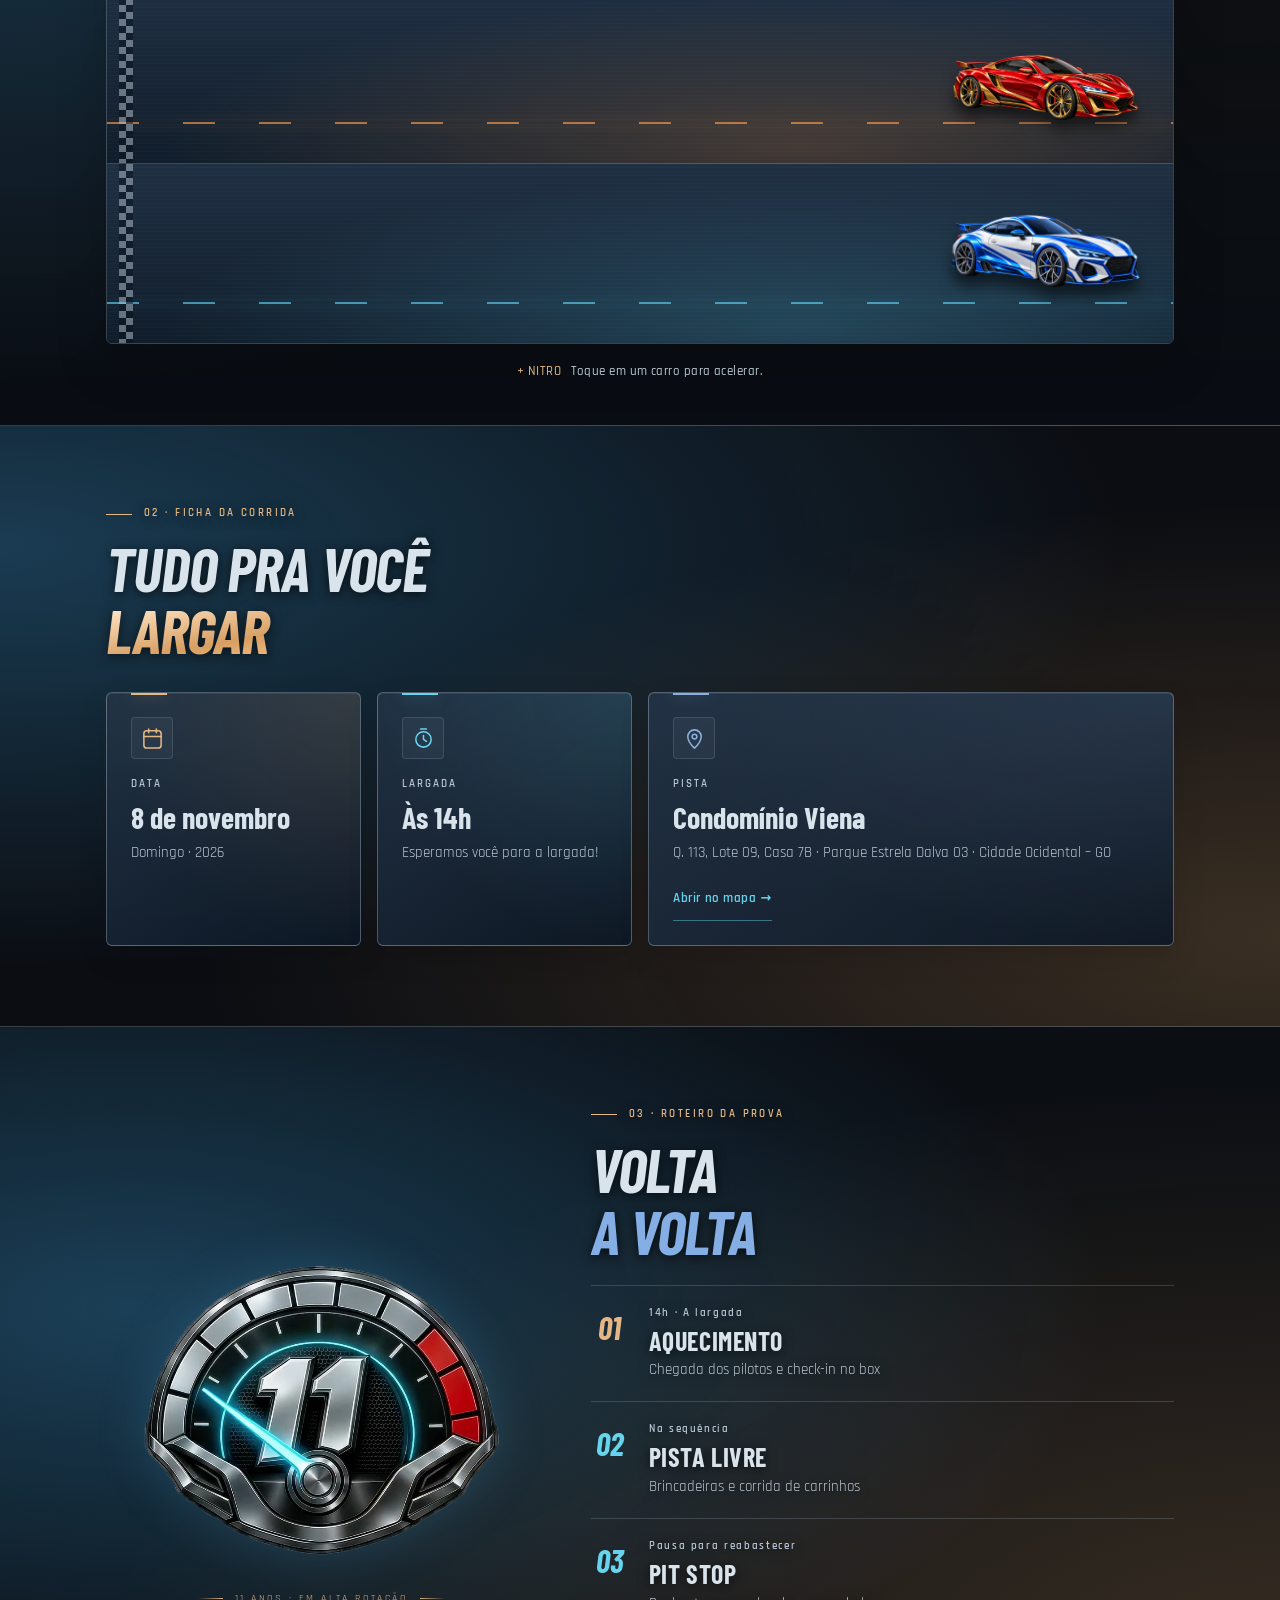
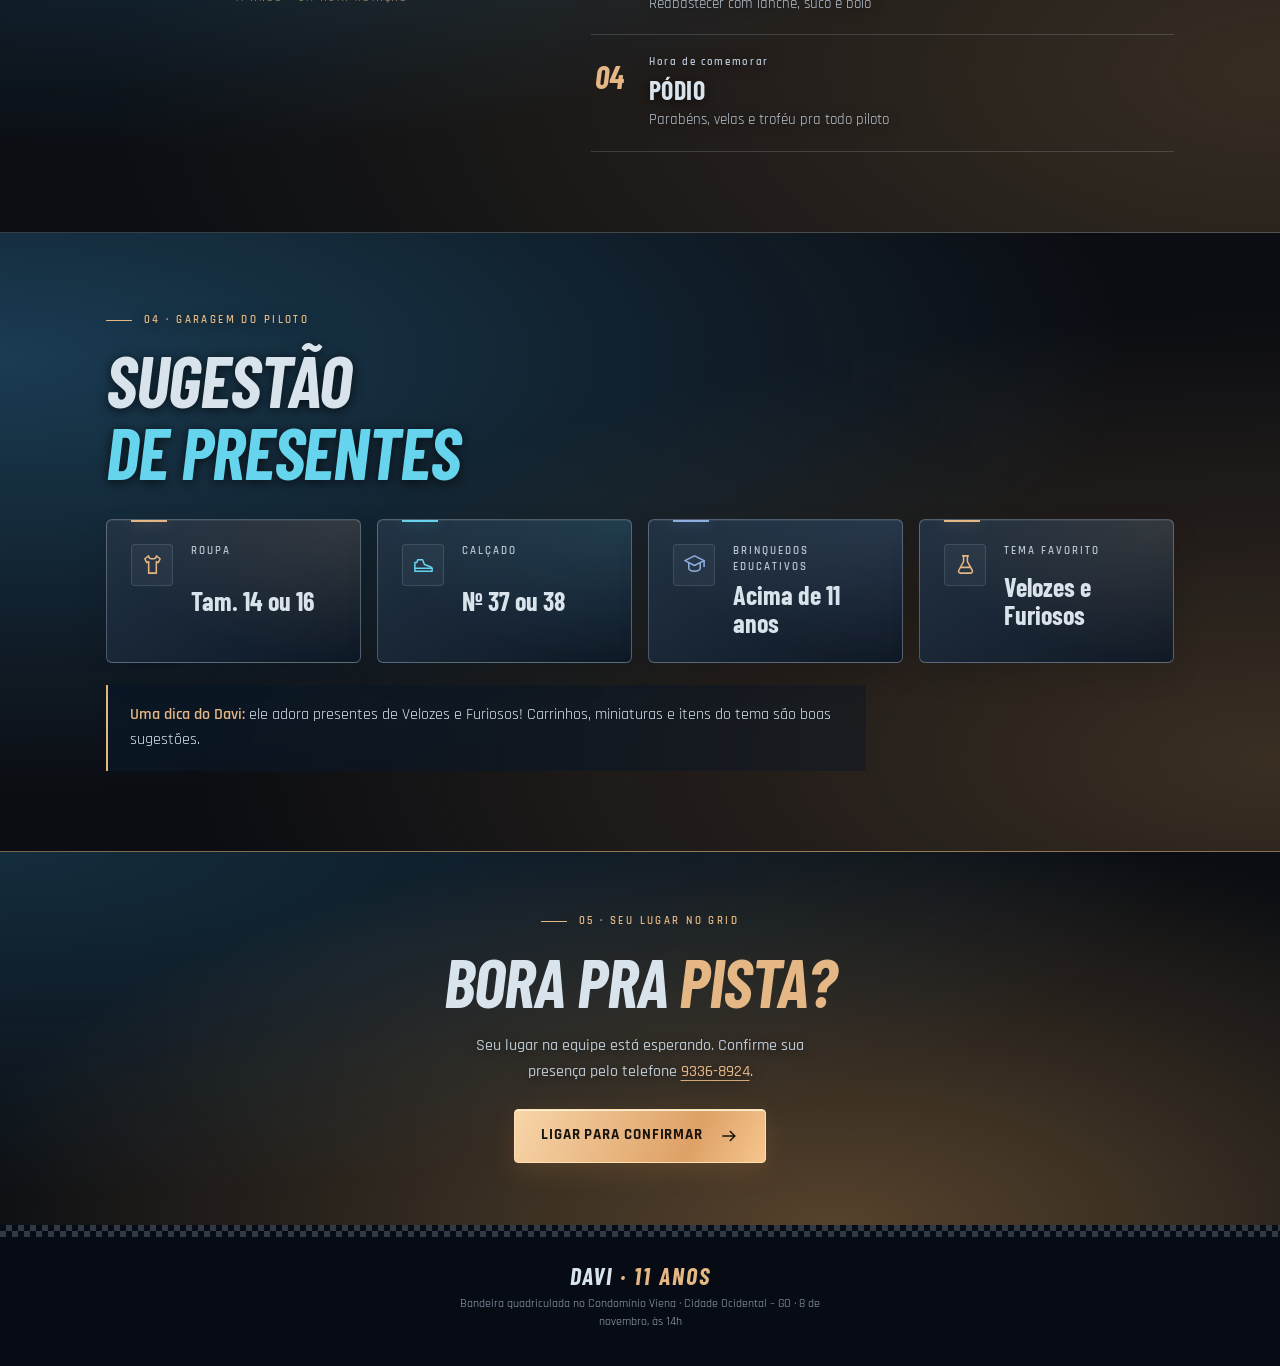
==== commit 2ab77b96: "Endereco Cidade Ocidental - GO, frase da mae no topo, sem Modo piloto" ====
--- a/index.html
+++ b/index.html
@@ -4,24 +4,24 @@
 <meta charset="utf-8">
 <meta name="viewport" content="width=device-width, initial-scale=1, viewport-fit=cover">
 <title>Convite do Davi</title>
-<meta name="description" content="Domingo, 08/11, às 14h · Condomínio Viena, Brasília – DF. Toque para ver o convite do Davi e confirmar presença.">
+<meta name="description" content="Domingo, 08/11, às 14h · Condomínio Viena, Cidade Ocidental – GO. Toque para ver o convite do Davi e confirmar presença.">
 <meta property="og:type" content="website">
 <meta property="og:site_name" content="Convite do Davi">
 <meta property="og:locale" content="pt_BR">
-<meta property="og:url" content="https://convite-davi-11-anos.pages.dev/">
 <meta property="og:title" content="Davi faz 11 anos e você está convidado!">
-<meta property="og:description" content="Domingo, 08/11, às 14h · Condomínio Viena, Brasília – DF. Toque para ver o convite e confirmar presença.">
-<meta property="og:image" content="https://convite-davi-11-anos.pages.dev/og-banner.jpg">
-<meta property="og:image:secure_url" content="https://convite-davi-11-anos.pages.dev/og-banner.jpg">
+<meta property="og:description" content="Domingo, 08/11, às 14h · Condomínio Viena, Cidade Ocidental – GO. Toque para ver o convite e confirmar presença.">
+<meta property="og:image" content="https://convite-davi-11-anos.pages.dev/og-banner.jpg?v=3">
+<meta property="og:image:secure_url" content="https://convite-davi-11-anos.pages.dev/og-banner.jpg?v=3">
 <meta property="og:image:type" content="image/jpeg">
 <meta property="og:image:width" content="1200">
 <meta property="og:image:height" content="630">
-<meta property="og:image:alt" content="Convite do Davi, 11 anos: domingo 08/11 às 14h em Brasília">
+<meta property="og:image:alt" content="Convite do Davi, 11 anos: domingo 08/11 às 14h em Cidade Ocidental – GO">
 <meta name="twitter:card" content="summary_large_image">
 <meta name="twitter:title" content="Davi faz 11 anos e você está convidado!">
-<meta name="twitter:description" content="Domingo, 08/11, às 14h · Brasília – DF. Toque para ver o convite.">
-<meta name="twitter:image" content="https://convite-davi-11-anos.pages.dev/og-banner.jpg">
+<meta name="twitter:description" content="Domingo, 08/11, às 14h · Cidade Ocidental – GO. Toque para ver o convite.">
+<meta name="twitter:image" content="https://convite-davi-11-anos.pages.dev/og-banner.jpg?v=3">
 <meta name="theme-color" content="#0A0F1E">
+<link rel="image_src" href="https://convite-davi-11-anos.pages.dev/og-banner.jpg?v=3">
 <meta name="claude:viewport-fit-sides" content="cover">
 <link rel="preconnect" href="https://fonts.googleapis.com">
 <link rel="preconnect" href="https://fonts.gstatic.com" crossorigin>
@@ -94,6 +94,10 @@
 .edition-title{font-family:'Oswald','Arial Narrow',sans-serif;font-weight:500;font-size:34px;line-height:1.08;letter-spacing:.035em;color:#F0F3F7;text-shadow:0 3px 9px #000}
 .edition-title span{color:#E8BD8F}
 .hero-invite{margin-top:25px;color:#D6DEE8;font-size:17px;font-weight:500;letter-spacing:.035em;text-shadow:0 2px 7px #000}
+.hero-story{max-width:34rem;margin-top:26px;display:flex;flex-direction:column;gap:12px;text-align:center;text-wrap:balance}
+.hero-story-lead{color:#EEF2F7;font-size:21px;line-height:1.4;font-weight:600;letter-spacing:.01em;text-shadow:0 2px 8px #000}
+.hero-story-lead strong{color:#E8BD8F;font-weight:700}
+.hero-story-invite{font-family:'Oswald','Arial Narrow',sans-serif;font-weight:500;font-size:22px;line-height:1.25;letter-spacing:.03em;color:#FFB25C;text-shadow:0 2px 10px rgba(0,0,0,.9),0 0 18px rgba(255,138,0,.25)}
 .event-strip{display:flex;align-items:center;justify-content:center;gap:28px;width:min(100%,440px);margin-top:26px;padding:18px 8px;border-block:1px solid rgba(197,211,224,.28);background:linear-gradient(90deg,transparent,rgba(7,12,20,.48),transparent);text-align:left}
 .event-date{display:flex;flex-direction:column;gap:3px}
 .event-date b{font-family:'Oswald',sans-serif;font-size:31px;line-height:1;font-weight:500;letter-spacing:.07em;color:#F3F6F9}
@@ -227,6 +231,9 @@
   .edition-title{font-size:29px}
   .edition-label{font-size:10px;letter-spacing:.3em}
   .hero-invite{font-size:15px;margin-top:23px}
+  .hero-story{margin-top:22px;gap:10px}
+  .hero-story-lead{font-size:17.5px}
+  .hero-story-invite{font-size:19px}
   .event-strip{gap:19px;padding:16px 0;margin-top:22px}
   .event-date b{font-size:28px}
   .event-date>span{font-size:9px}
@@ -272,11 +279,14 @@
         <p class="edition-title">EM ALTA<br><span>ROTAÇÃO.</span></p>
       </div>
     </div>
-    <p class="hero-invite">Você faz parte dessa equipe.</p>
+    <div class="hero-story">
+      <p class="hero-story-lead">Cada aniversário é uma nova aventura, e o Davi está prestes a viver uma das mais especiais: <strong>seus 11 anos!</strong> 🏎️🏁</p>
+      <p class="hero-story-invite">E essa história fica ainda melhor com você fazendo parte dela!</p>
+    </div>
     <div class="event-strip">
       <time class="event-date" datetime="2026-11-08T14:00:00-03:00"><b>08<span>/</span>11</b><span>DOMINGO · 2026 · ÀS 14H</span></time>
       <span class="event-divider" aria-hidden="true"></span>
-      <p class="event-place"><svg viewBox="0 0 24 24" fill="none" stroke-width="1.5" aria-hidden="true"><path d="M20 10c0 6-8 12-8 12S4 16 4 10a8 8 0 1 1 16 0Z"/><circle cx="12" cy="10" r="2.5"/></svg><span><strong>BRASÍLIA — DF</strong><small>Condomínio Viena</small></span></p>
+      <p class="event-place"><svg viewBox="0 0 24 24" fill="none" stroke-width="1.5" aria-hidden="true"><path d="M20 10c0 6-8 12-8 12S4 16 4 10a8 8 0 1 1 16 0Z"/><circle cx="12" cy="10" r="2.5"/></svg><span><strong>CIDADE OCIDENTAL — GO</strong><small>Condomínio Viena</small></span></p>
     </div>
     <a class="hero-scroll" href="#contagem">VEJA OS DETALHES<svg viewBox="0 0 20 20" fill="none" stroke-width="1.5" aria-hidden="true"><path d="M10 2v15M4 11l6 6 6-6"/></svg></a>
   </div>
@@ -331,12 +341,8 @@
       <article class="card card--location flip" style="animation-delay:.24s">
         <div class="badge b-p"><svg viewBox="0 0 24 24" fill="none" stroke="currentColor" stroke-width="2.4" stroke-linecap="round" stroke-linejoin="round" aria-hidden="true"><path d="M12 22s7-6.2 7-12a7 7 0 0 0-14 0c0 5.8 7 12 7 12z"></path><circle cx="12" cy="10" r="2.5"></circle></svg></div>
         <p class="lbl">Pista</p><p class="val">Condomínio Viena</p>
-        <p class="sub">Q. 113, Lote 09, Casa 7B · Parque Estrela Dalva 03 · Brasília – DF</p>
-        <a class="map" href="https://www.google.com/maps/search/?api=1&amp;query=Q.113+Lote+09+Casa+7B+Condom%C3%ADnio+Viena+Parque+Estrela+Dalva+03+Bras%C3%ADlia+DF" target="_blank" rel="noopener">Abrir no mapa →</a>
-      </article>
-      <article class="card card--uniform flip" style="animation-delay:.36s">
-        <div class="badge b-y"><svg viewBox="0 0 24 24" fill="none" stroke="currentColor" stroke-width="2.4" stroke-linecap="round" stroke-linejoin="round" aria-hidden="true"><path d="M4 15s1-1 4-1 5 2 8 2 4-1 4-1V3s-1 1-4 1-5-2-8-2-4 1-4 1z"></path><line x1="4" y1="22" x2="4" y2="15"></line></svg></div>
-        <p class="lbl">Uniforme</p><p class="val">Modo piloto</p><p class="sub">Boné, jaqueta ou camiseta de corrida</p>
+        <p class="sub">Q. 113, Lote 09, Casa 7B · Parque Estrela Dalva 03 · Cidade Ocidental – GO</p>
+        <a class="map" href="https://www.google.com/maps/search/?api=1&amp;query=Q.113+Lote+09+Casa+7B+Condom%C3%ADnio+Viena+Parque+Estrela+Dalva+03+Cidade+Ocidental+GO" target="_blank" rel="noopener">Abrir no mapa →</a>
       </article>
     </div>
   </div>
@@ -404,7 +410,7 @@
   <div class="check" aria-hidden="true"></div>
   <div class="wrap">
     <h2>Davi <span>· 11 anos</span></h2>
-    <p>Bandeira quadriculada no Condomínio Viena · Brasília – DF · 8 de novembro, às 14h</p>
+    <p>Bandeira quadriculada no Condomínio Viena · Cidade Ocidental – GO · 8 de novembro, às 14h</p>
   </div>
 </footer>
 
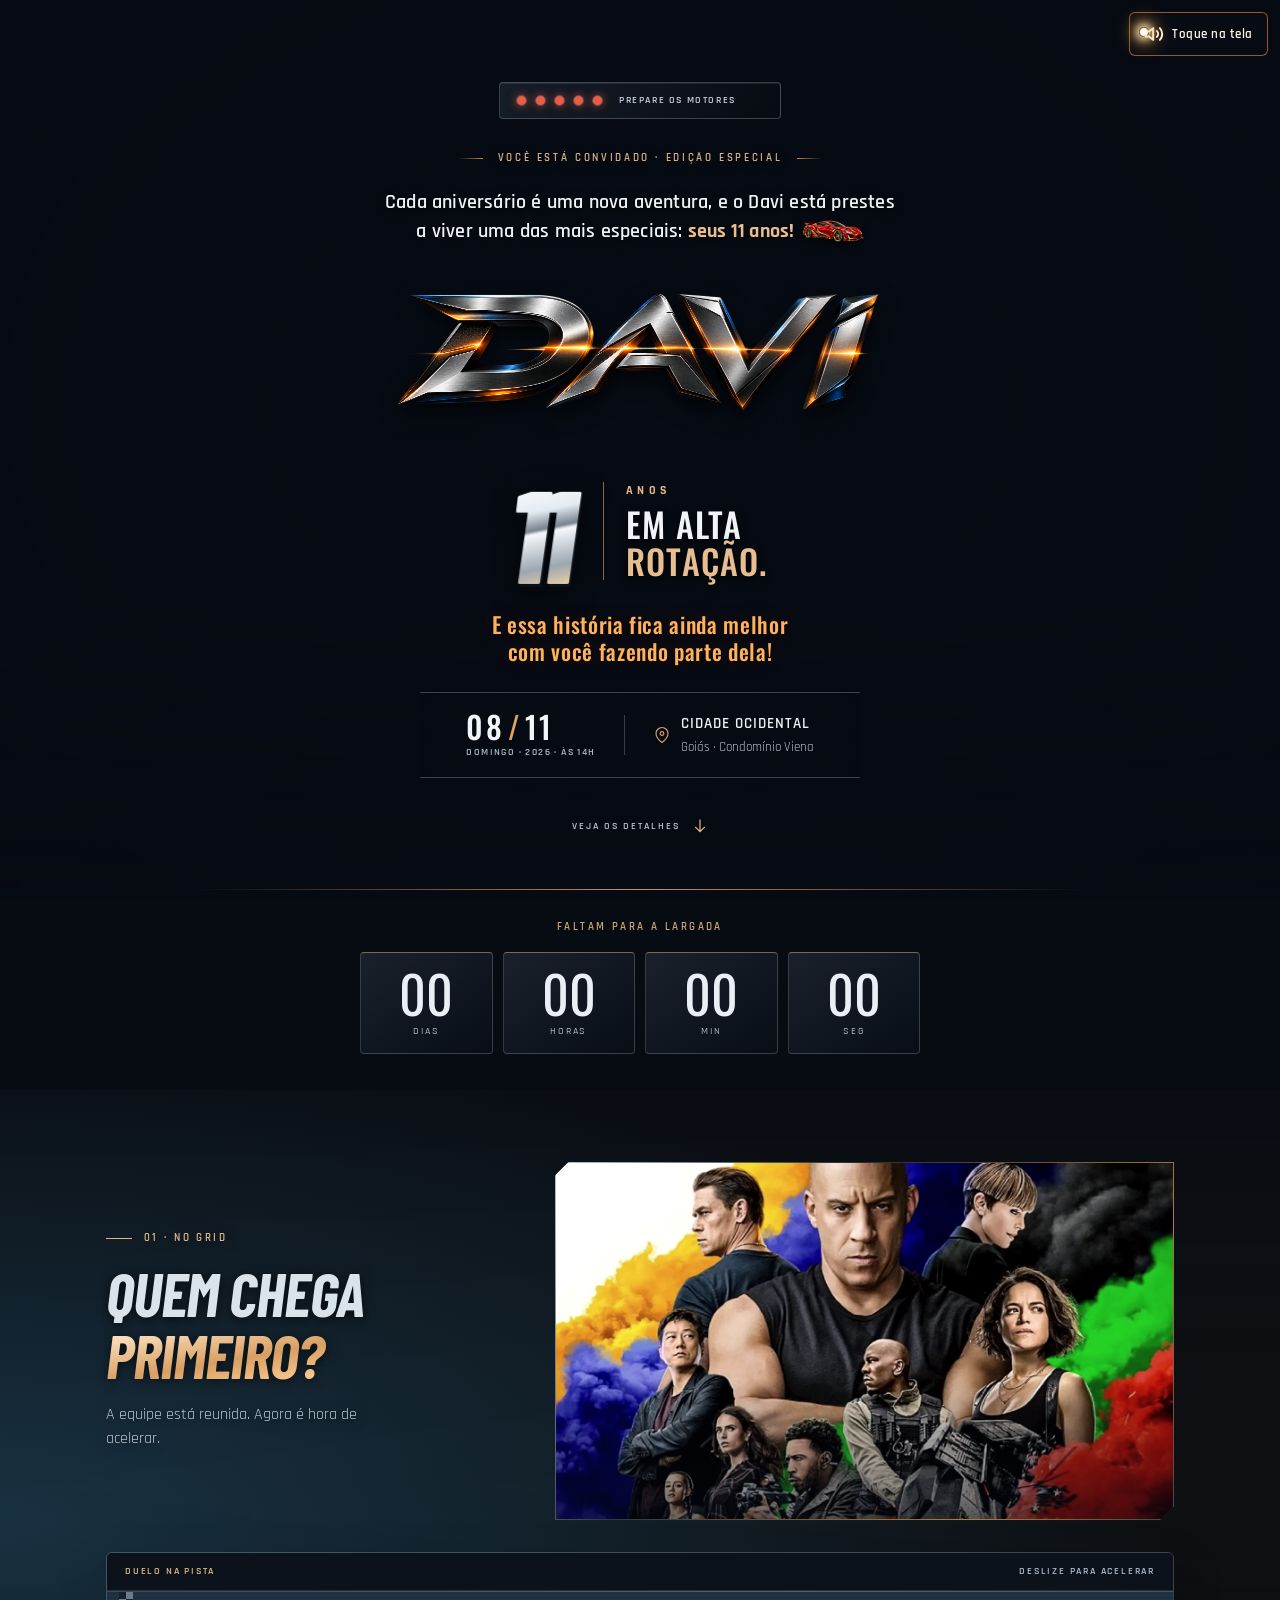
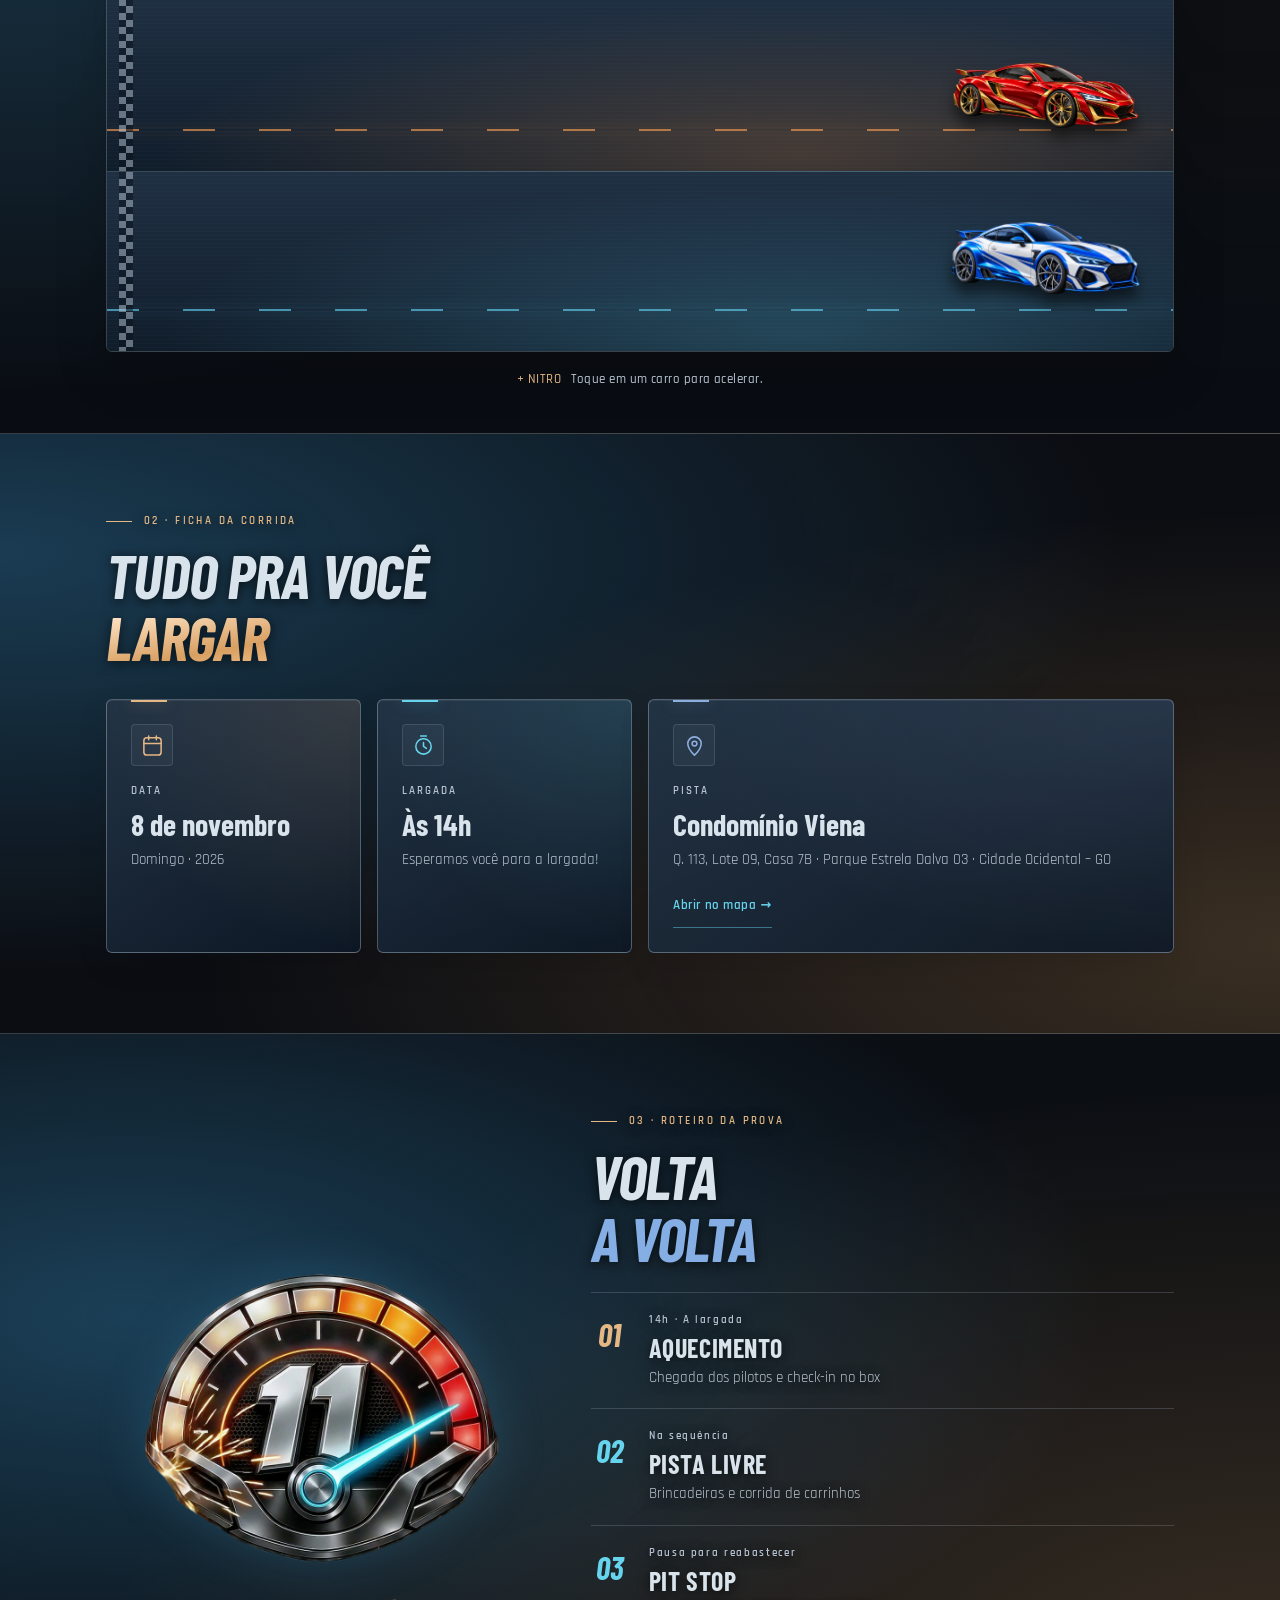
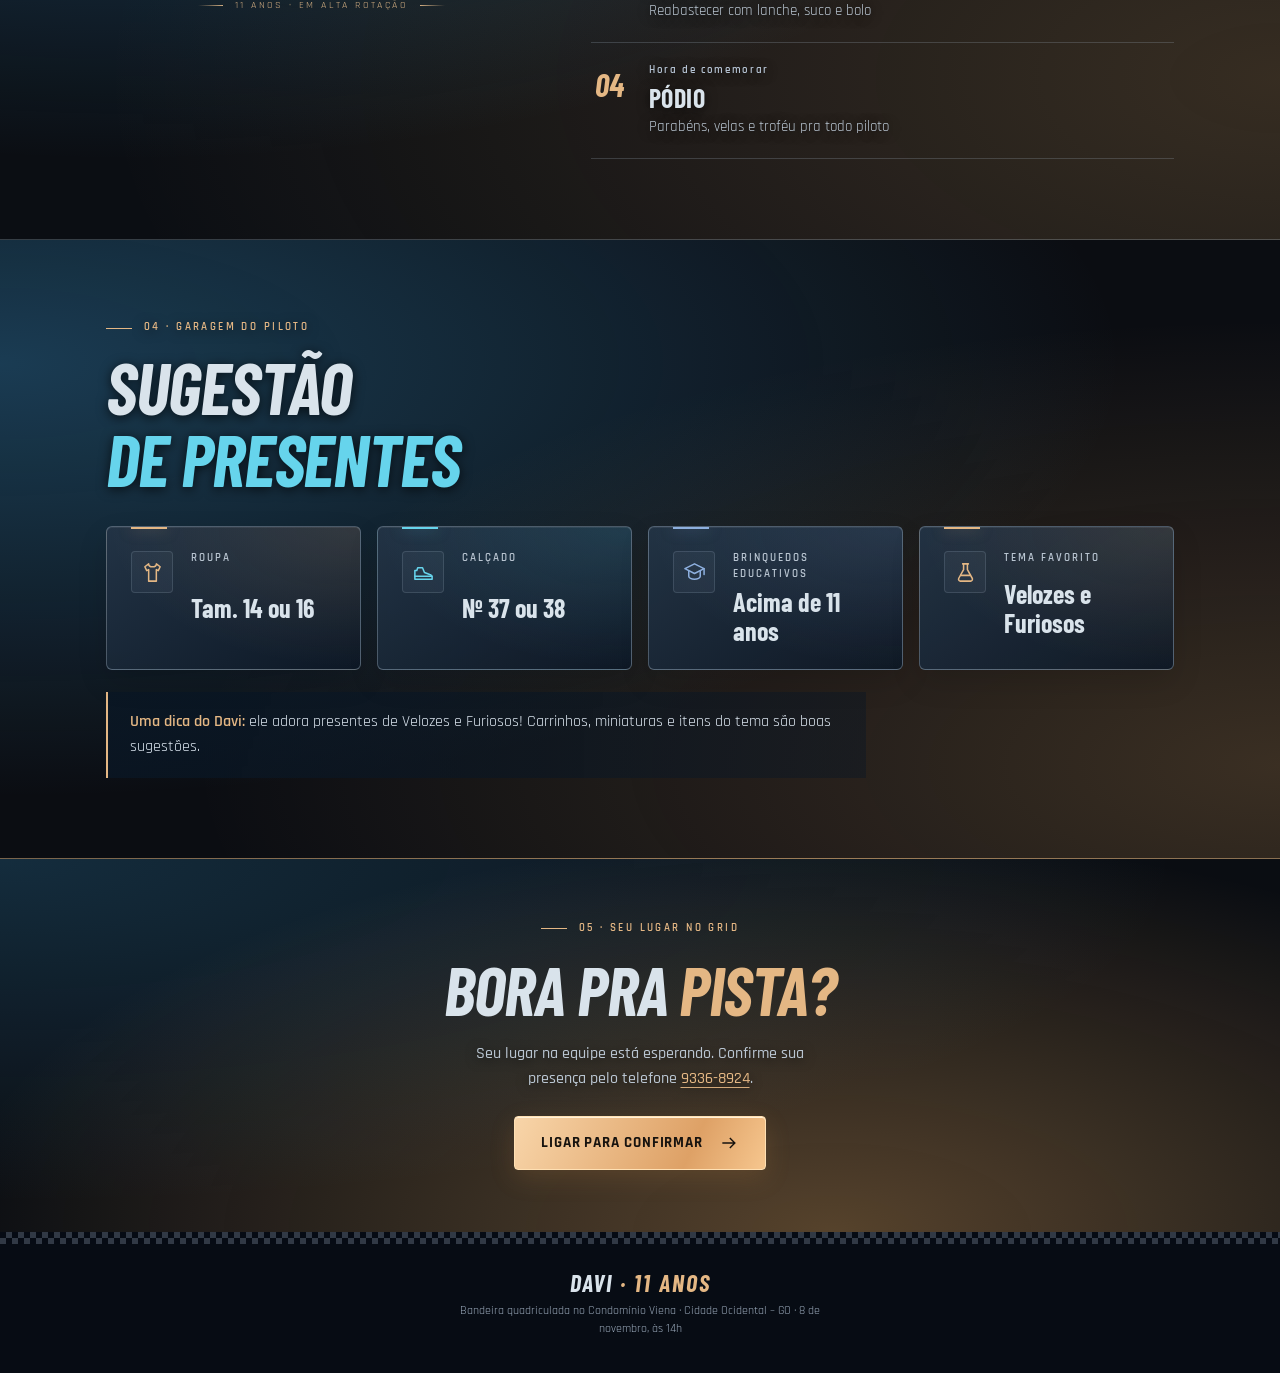
==== commit 4aaa2692: "Frases acima e abaixo do nome, carrinho no lugar do emoji, brilho no nome" ====
--- a/index.html
+++ b/index.html
@@ -94,10 +94,19 @@
 .edition-title{font-family:'Oswald','Arial Narrow',sans-serif;font-weight:500;font-size:34px;line-height:1.08;letter-spacing:.035em;color:#F0F3F7;text-shadow:0 3px 9px #000}
 .edition-title span{color:#E8BD8F}
 .hero-invite{margin-top:25px;color:#D6DEE8;font-size:17px;font-weight:500;letter-spacing:.035em;text-shadow:0 2px 7px #000}
-.hero-story{max-width:34rem;margin-top:26px;display:flex;flex-direction:column;gap:12px;text-align:center;text-wrap:balance}
-.hero-story-lead{color:#EEF2F7;font-size:21px;line-height:1.4;font-weight:600;letter-spacing:.01em;text-shadow:0 2px 8px #000}
+.hero-story-lead{max-width:32rem;margin-top:22px;color:#EEF2F7;font-size:20px;line-height:1.45;font-weight:600;letter-spacing:.01em;text-align:center;text-wrap:balance;text-shadow:0 2px 8px #000}
 .hero-story-lead strong{color:#E8BD8F;font-weight:700}
-.hero-story-invite{font-family:'Oswald','Arial Narrow',sans-serif;font-weight:500;font-size:22px;line-height:1.25;letter-spacing:.03em;color:#FFB25C;text-shadow:0 2px 10px rgba(0,0,0,.9),0 0 18px rgba(255,138,0,.25)}
+.mini-car{display:inline-block;width:auto;height:1.55em;margin:-.3em 0 -.25em .35em;vertical-align:middle;filter:drop-shadow(0 3px 4px rgba(0,0,0,.7));animation:miniCarIn 1s cubic-bezier(.2,1.1,.3,1) 1.4s both,miniCarIdle .35s ease-in-out 2.4s infinite alternate}
+@keyframes miniCarIn{from{opacity:0;transform:translateX(-60px)}to{opacity:1;transform:none}}
+@keyframes miniCarIdle{to{transform:translateY(-1px)}}
+/* brilho metálico que passa por dentro das letras do nome */
+.wordmark-shine{position:absolute;inset:0;z-index:3;pointer-events:none;
+  -webkit-mask:url(./wordmark-davi-metal.png) center/100% 100% no-repeat;mask:url(./wordmark-davi-metal.png) center/100% 100% no-repeat;
+  background:linear-gradient(105deg,transparent 0 40%,rgba(255,255,255,.85) 47%,#FFF6DF 50%,rgba(255,214,150,.75) 53%,transparent 60% 100%) no-repeat;
+  background-size:250% 100%;background-position:120% 0;mix-blend-mode:screen;
+  animation:nameShine 4.2s ease-in-out 1.6s infinite}
+@keyframes nameShine{0%{background-position:120% 0}45%,100%{background-position:-20% 0}}
+.hero-story-invite{max-width:30rem;margin-top:24px;text-align:center;text-wrap:balance;font-family:'Oswald','Arial Narrow',sans-serif;font-weight:500;font-size:22px;line-height:1.25;letter-spacing:.03em;color:#FFB25C;text-shadow:0 2px 10px rgba(0,0,0,.9),0 0 18px rgba(255,138,0,.25)}
 .event-strip{display:flex;align-items:center;justify-content:center;gap:28px;width:min(100%,440px);margin-top:26px;padding:18px 8px;border-block:1px solid rgba(197,211,224,.28);background:linear-gradient(90deg,transparent,rgba(7,12,20,.48),transparent);text-align:left}
 .event-date{display:flex;flex-direction:column;gap:3px}
 .event-date b{font-family:'Oswald',sans-serif;font-size:31px;line-height:1;font-weight:500;letter-spacing:.07em;color:#F3F6F9}
@@ -231,9 +240,8 @@
   .edition-title{font-size:29px}
   .edition-label{font-size:10px;letter-spacing:.3em}
   .hero-invite{font-size:15px;margin-top:23px}
-  .hero-story{margin-top:22px;gap:10px}
-  .hero-story-lead{font-size:17.5px}
-  .hero-story-invite{font-size:19px}
+  .hero-story-lead{font-size:17px;margin-top:18px}
+  .hero-story-invite{font-size:19px;margin-top:20px}
   .event-strip{gap:19px;padding:16px 0;margin-top:22px}
   .event-date b{font-size:28px}
   .event-date>span{font-size:9px}
@@ -271,7 +279,8 @@
       <p class="go" id="go" role="status">Prepare os motores</p>
     </div>
     <p class="hero-kicker">Você está convidado · Edição especial</p>
-    <h1 class="wordmark-wrap"><img class="hero-wordmark" src="./wordmark-davi-metal.png" width="1983" height="793" alt="Davi"></h1>
+    <p class="hero-story-lead">Cada aniversário é uma nova aventura, e o Davi está prestes a viver uma das mais especiais: <strong>seus 11 anos!</strong><img class="mini-car" src="./carro-vermelho-realista.png" width="1774" height="887" alt=""></p>
+    <h1 class="wordmark-wrap"><img class="hero-wordmark" src="./wordmark-davi-metal.png" width="1983" height="793" alt="Davi"><span class="wordmark-shine" aria-hidden="true"></span></h1>
     <div class="hero-edition">
       <span class="edition-number">11</span>
       <div class="edition-copy">
@@ -279,14 +288,11 @@
         <p class="edition-title">EM ALTA<br><span>ROTAÇÃO.</span></p>
       </div>
     </div>
-    <div class="hero-story">
-      <p class="hero-story-lead">Cada aniversário é uma nova aventura, e o Davi está prestes a viver uma das mais especiais: <strong>seus 11 anos!</strong> 🏎️🏁</p>
-      <p class="hero-story-invite">E essa história fica ainda melhor com você fazendo parte dela!</p>
-    </div>
+    <p class="hero-story-invite">E essa história fica ainda melhor com você fazendo parte dela!</p>
     <div class="event-strip">
       <time class="event-date" datetime="2026-11-08T14:00:00-03:00"><b>08<span>/</span>11</b><span>DOMINGO · 2026 · ÀS 14H</span></time>
       <span class="event-divider" aria-hidden="true"></span>
-      <p class="event-place"><svg viewBox="0 0 24 24" fill="none" stroke-width="1.5" aria-hidden="true"><path d="M20 10c0 6-8 12-8 12S4 16 4 10a8 8 0 1 1 16 0Z"/><circle cx="12" cy="10" r="2.5"/></svg><span><strong>CIDADE OCIDENTAL — GO</strong><small>Condomínio Viena</small></span></p>
+      <p class="event-place"><svg viewBox="0 0 24 24" fill="none" stroke-width="1.5" aria-hidden="true"><path d="M20 10c0 6-8 12-8 12S4 16 4 10a8 8 0 1 1 16 0Z"/><circle cx="12" cy="10" r="2.5"/></svg><span><strong>CIDADE OCIDENTAL</strong><small>Goiás · Condomínio Viena</small></span></p>
     </div>
     <a class="hero-scroll" href="#contagem">VEJA OS DETALHES<svg viewBox="0 0 20 20" fill="none" stroke-width="1.5" aria-hidden="true"><path d="M10 2v15M4 11l6 6 6-6"/></svg></a>
   </div>
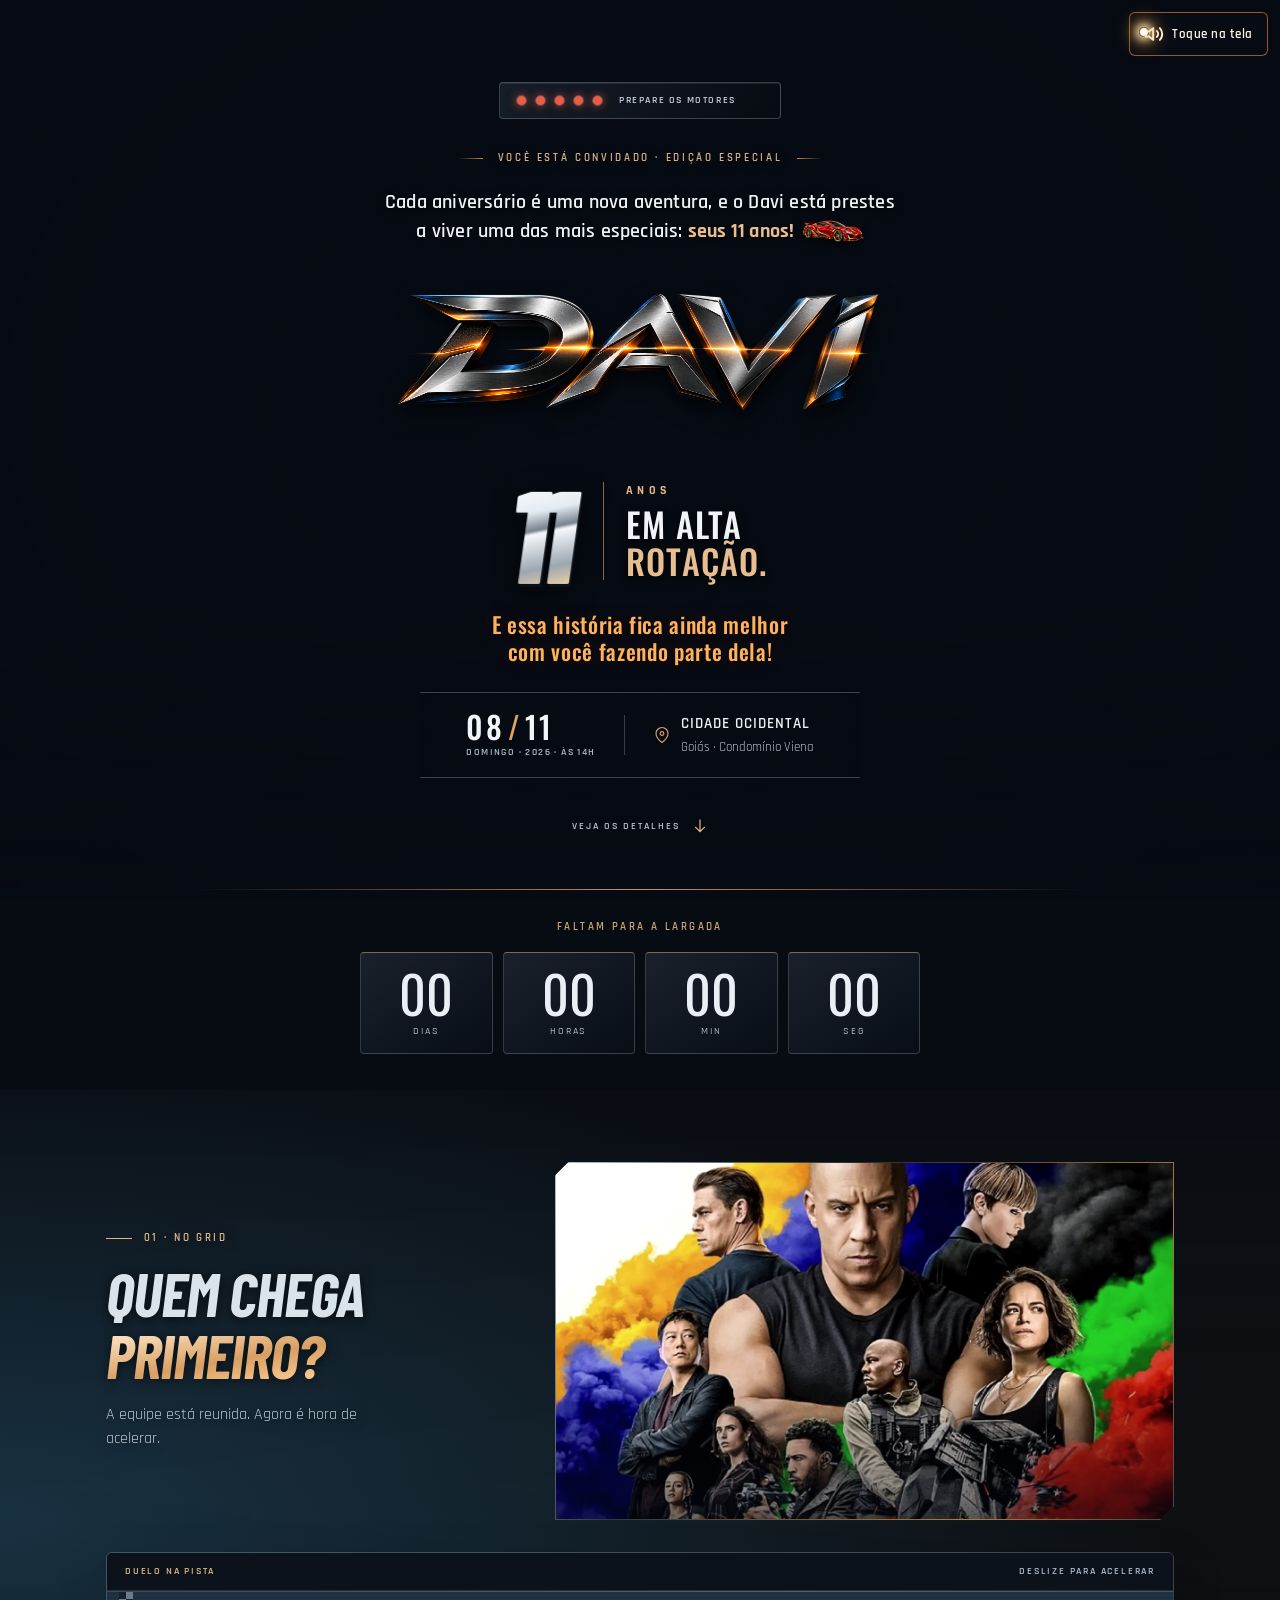
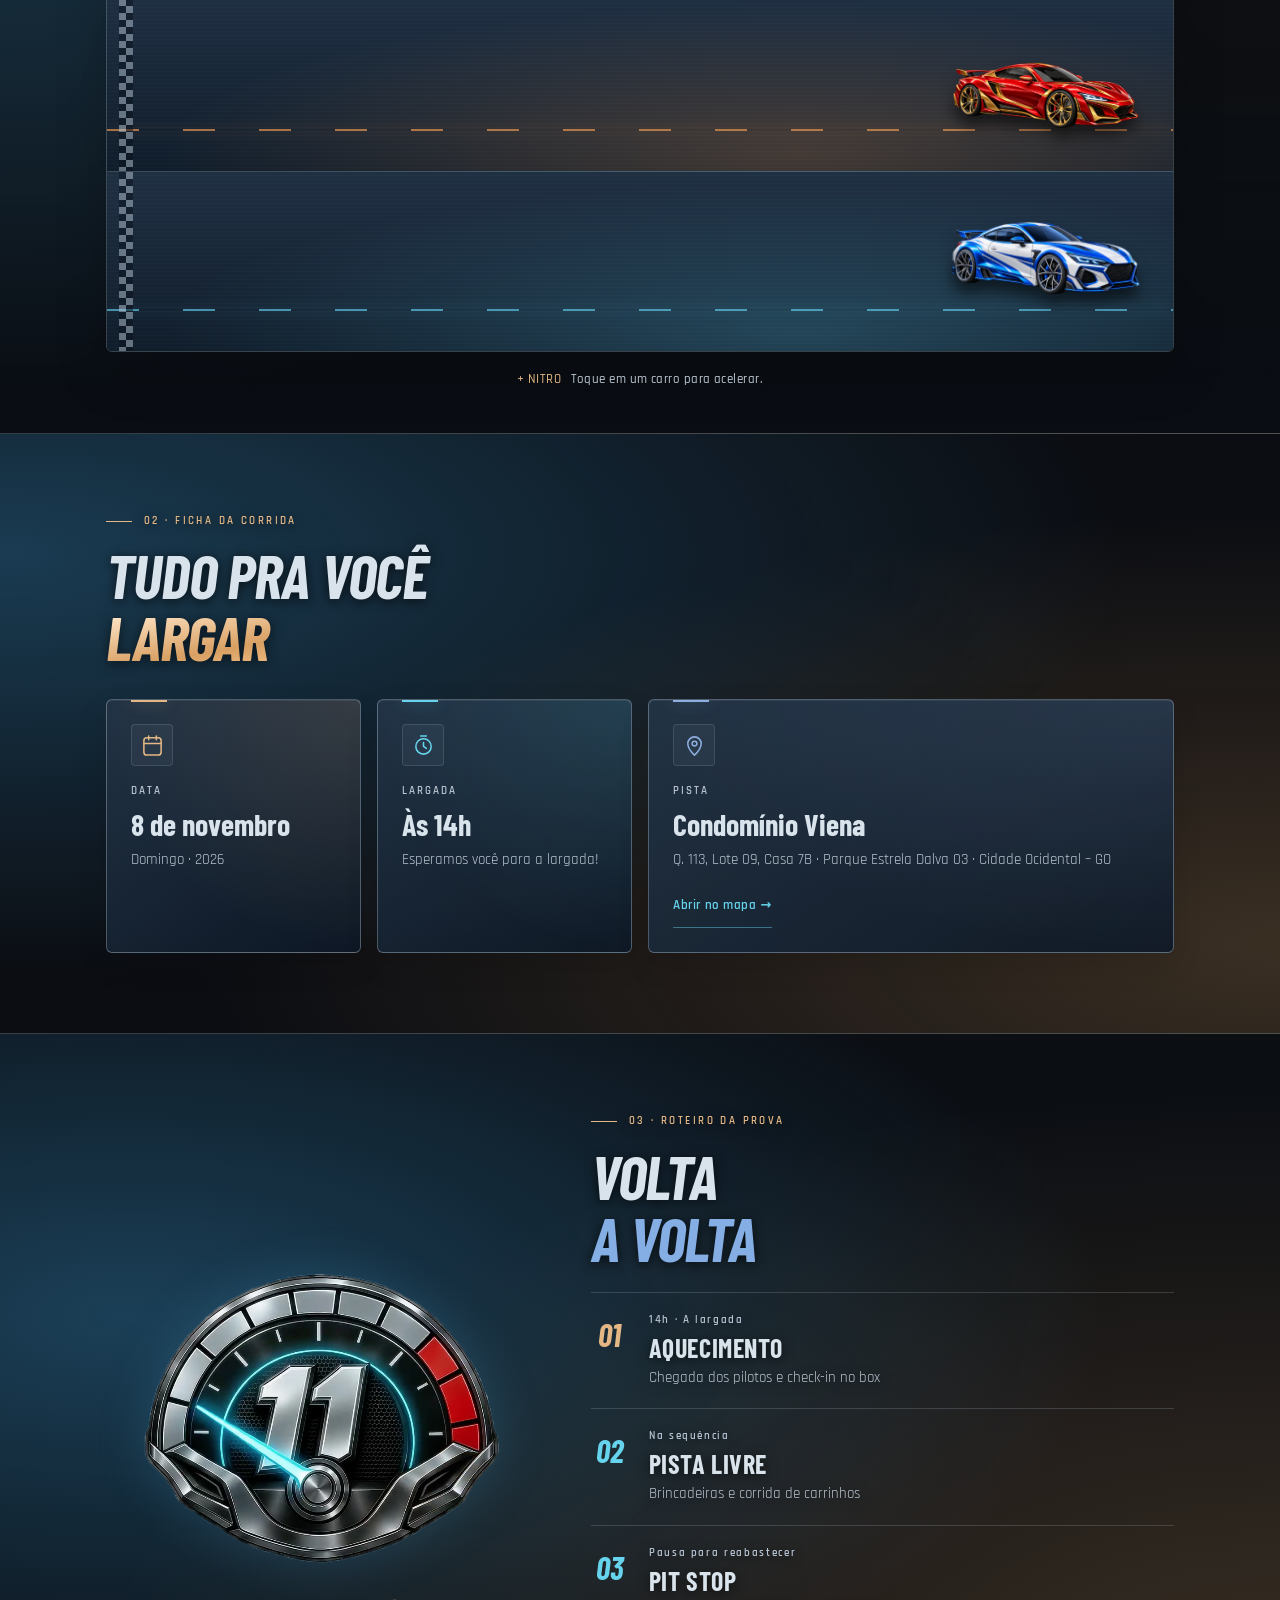
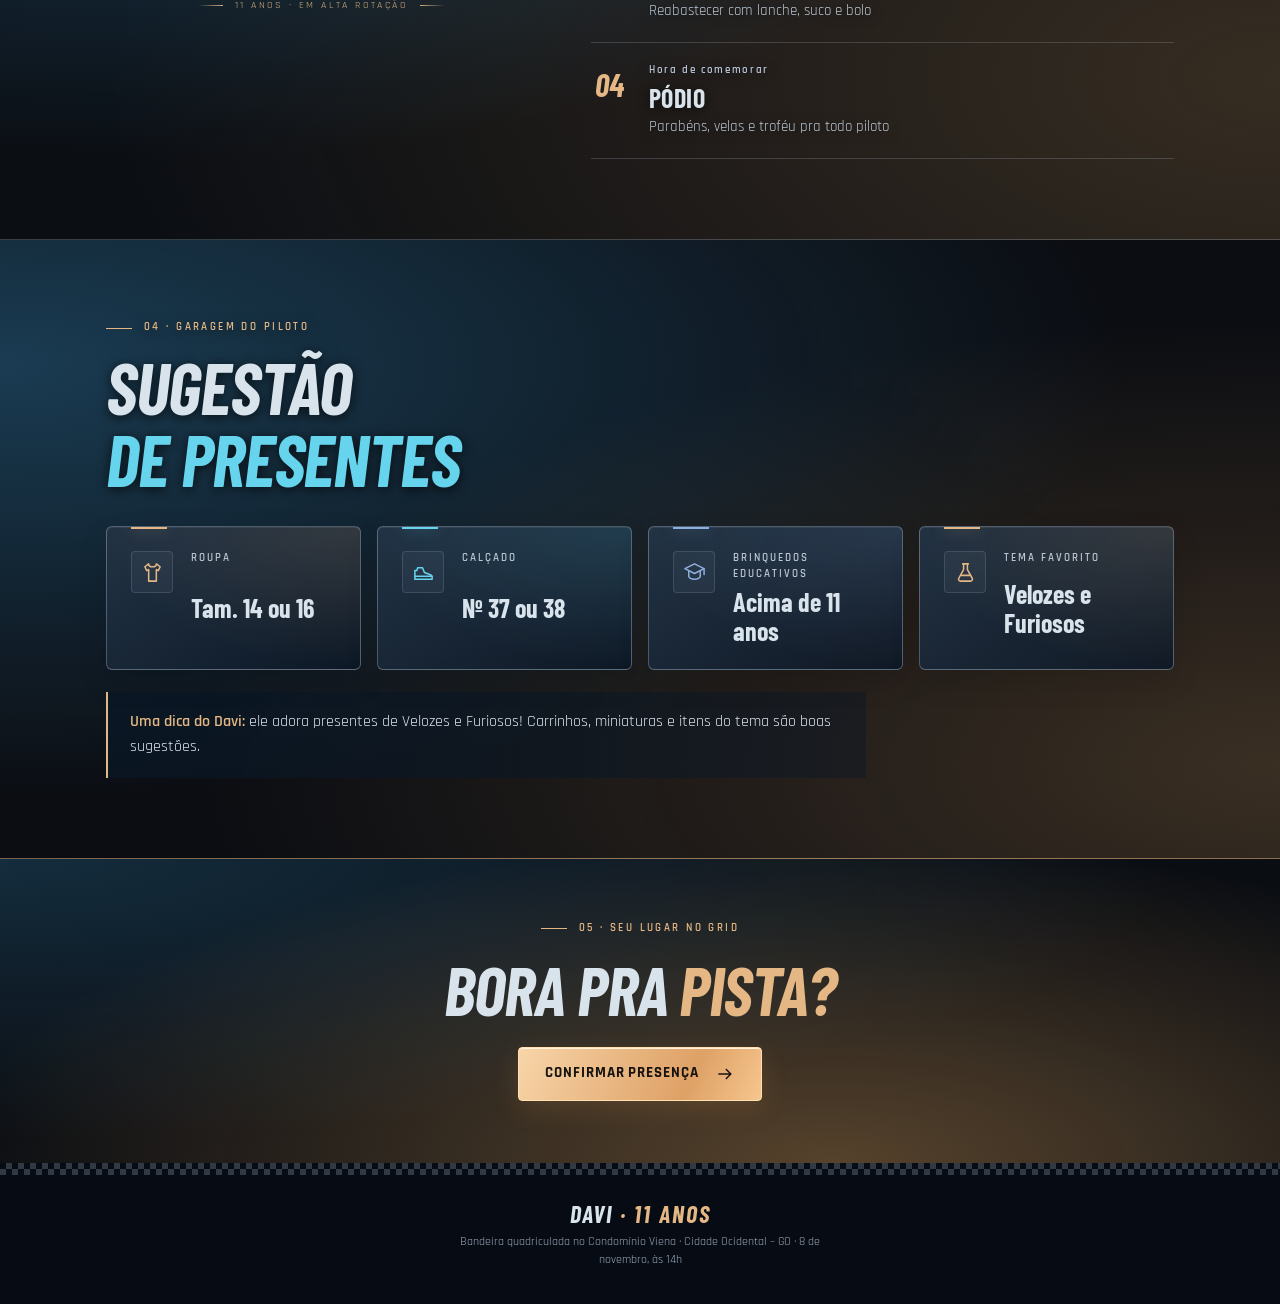
==== commit d3112ce3: "Botao Confirmar presenca abre o WhatsApp" ====
--- a/index.html
+++ b/index.html
@@ -407,8 +407,7 @@
   <div class="wrap reveal">
     <p class="eyebrow">05 · Seu lugar no grid</p>
     <h2>Bora pra <span>pista?</span></h2>
-    <p class="info">Seu lugar na equipe está esperando. Confirme sua presença pelo telefone <a class="contact-link" href="tel:93368924">9336-8924</a>.</p>
-    <a class="btn alt" href="tel:93368924">Ligar para confirmar <svg viewBox="0 0 24 24" fill="none" stroke="currentColor" stroke-width="1.7" aria-hidden="true"><path d="M4 12h15m-6-6 6 6-6 6"/></svg></a>
+    <a class="btn alt" href="https://wa.me/5561993368924?text=Ol%C3%A1!%20Confirmo%20presen%C3%A7a%20no%20anivers%C3%A1rio%20de%2011%20anos%20do%20Davi%20%F0%9F%8F%81" target="_blank" rel="noopener">Confirmar presença <svg viewBox="0 0 24 24" fill="none" stroke="currentColor" stroke-width="1.7" aria-hidden="true"><path d="M4 12h15m-6-6 6 6-6 6"/></svg></a>
   </div>
 </section>
 
